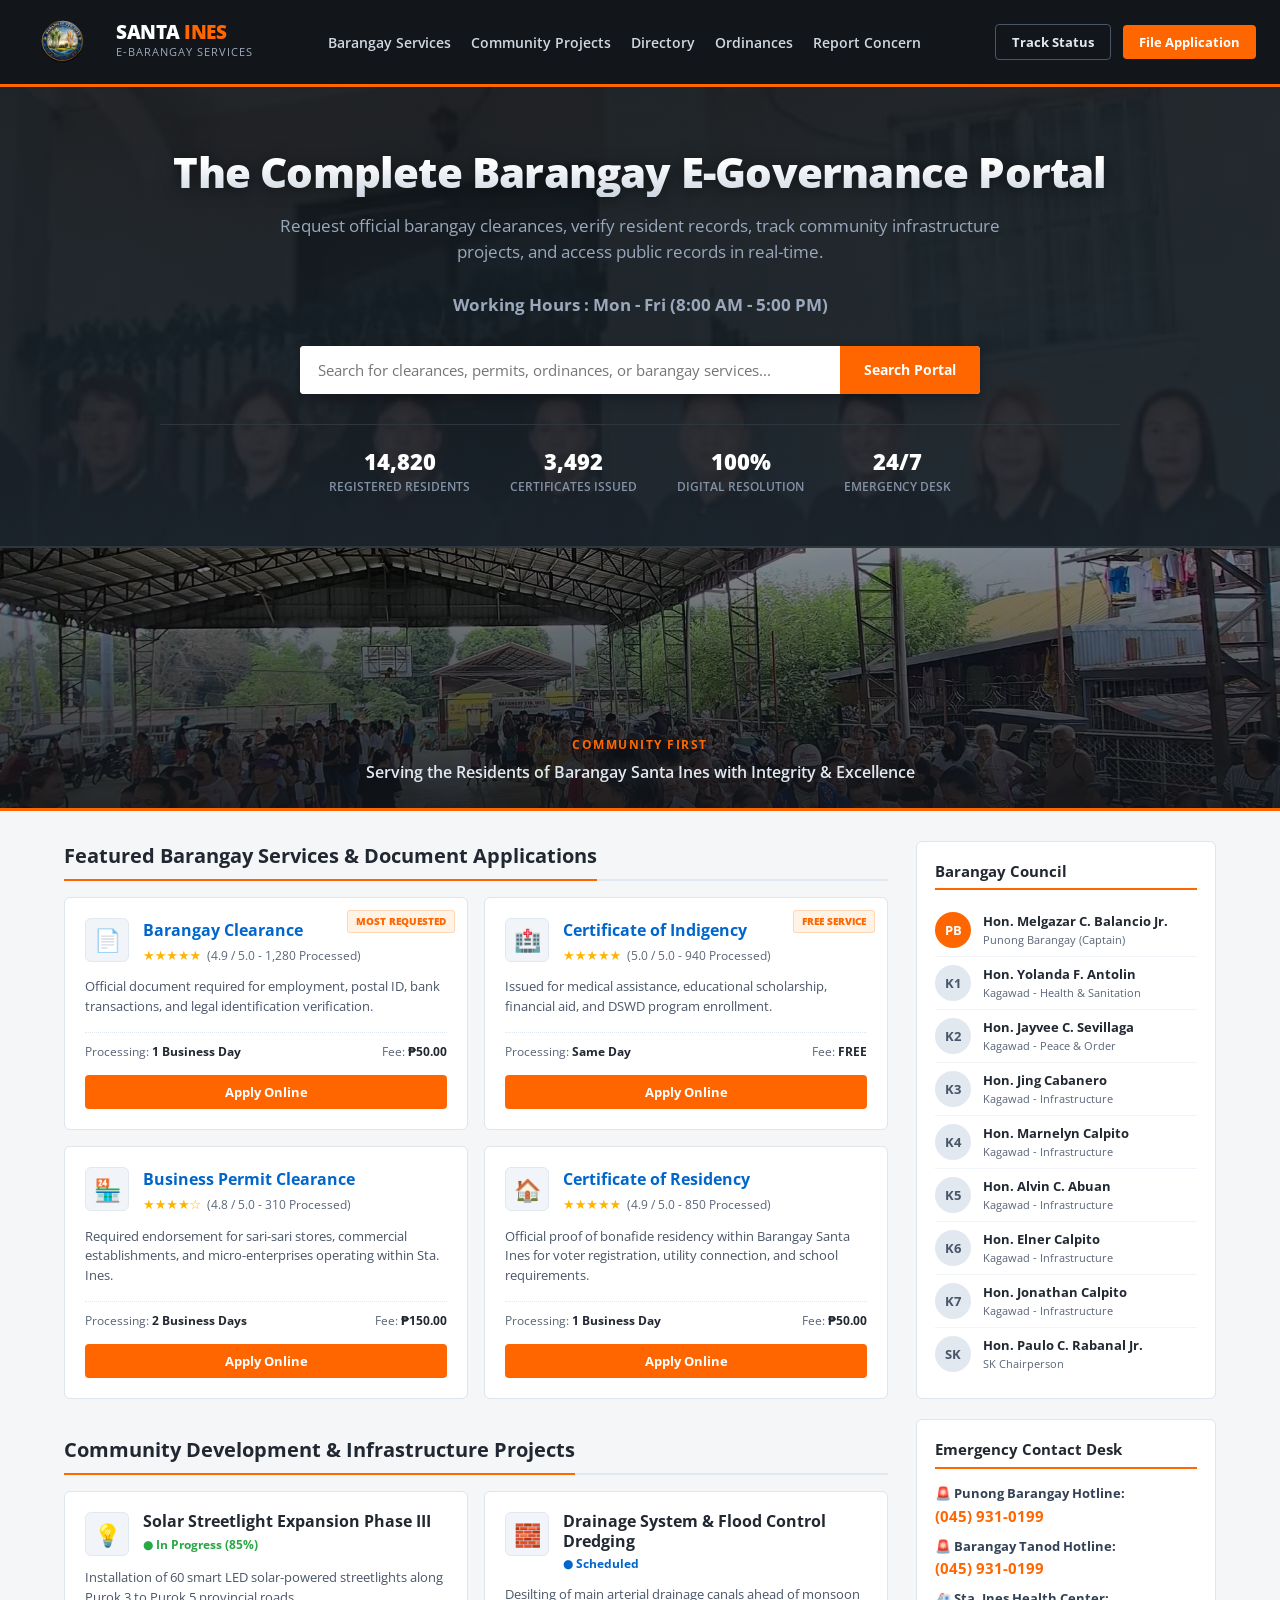
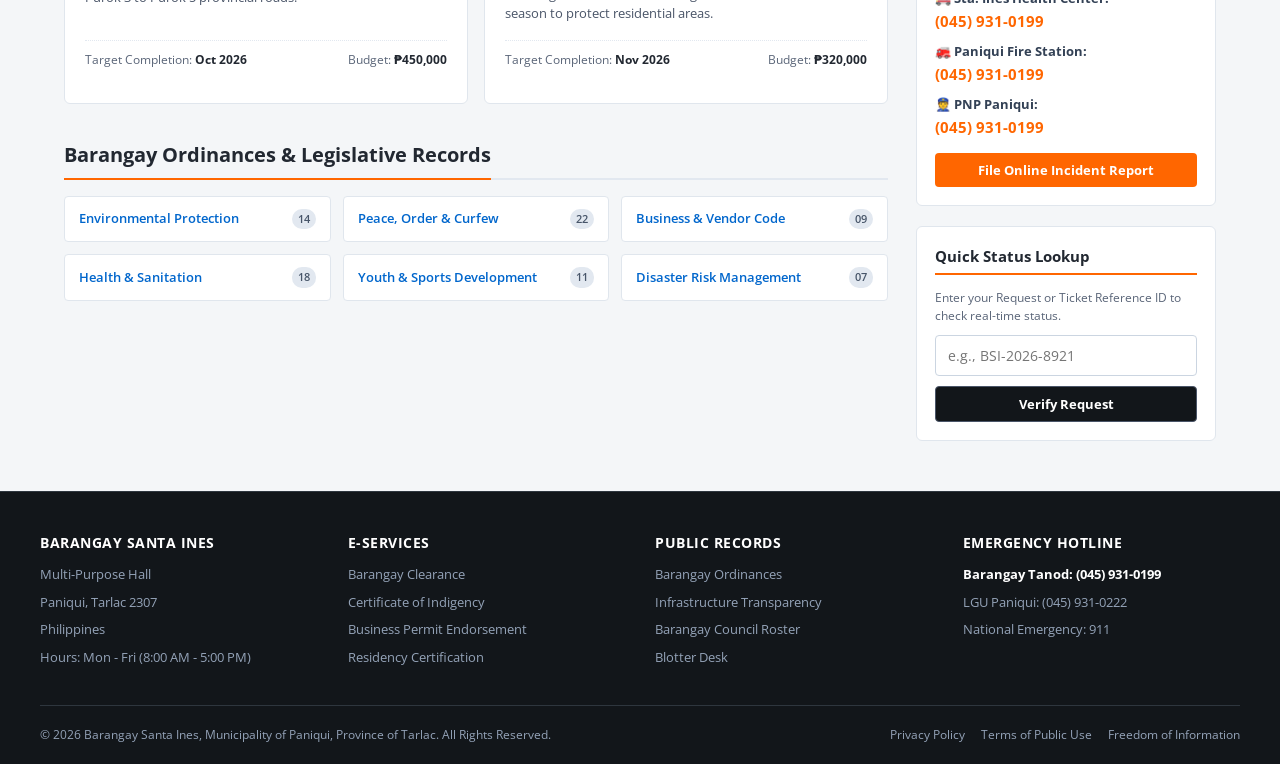
==== index.html @ 458adf80 "Add files via upload" ====
<!DOCTYPE html>
<html lang="en">
<head>
  <meta charset="UTF-8">
  <meta name="viewport" content="width=device-width, initial-scale=1.0">
  <title>Barangay Santa Ines - Official Digital Government Portal</title>
  <link rel="preconnect" href="https://fonts.googleapis.com">
  <link rel="preconnect" href="https://fonts.gstatic.com" crossorigin>
  <link href="https://fonts.googleapis.com/css2?family=Open+Sans:wght@400;600;700;800&display=swap" rel="stylesheet">
  <style>
    :root {
      --sf-orange: #ff6600;
      --sf-orange-hover: #e55b00;
      --sf-dark: #12161a;
      --sf-dark-card: #1c2228;
      --sf-dark-border: #2e363e;
      --sf-light-bg: #f4f6f8;
      --sf-card-border: #e0e6ed;
      --sf-text-main: #222831;
      --sf-text-muted: #5a6578;
      --sf-blue: #0066cc;
      --sf-green: #28a745;
    }

    * {
      box-sizing: border-box;
      margin: 0;
      padding: 0;
      font-family: 'Open Sans', system-ui, -apple-system, sans-serif;
    }

    body {
      background-color: var(--sf-light-bg);
      color: var(--sf-text-main);
      line-height: 1.5;
    }

    /* SourceForge Top Navigation Bar */
    .top-nav {
      background-color: var(--sf-dark);
      color: #ffffff;
      padding: 12px 24px;
      display: flex;
      align-items: center;
      justify-content: space-between;
      border-bottom: 3px solid var(--sf-orange);
      position: sticky;
      top: 0;
      z-index: 1000;
    }

    .brand-container {
      display: flex;
      align-items: center;
      gap: 12px;
      text-decoration: none;
      color: #fff;
    }

    .brand-logo {
      height: 60px;
      width: auto;
      max-width: 80px;
      object-fit: contain;
      border-radius: 4px;
    }

    .brand-text {
      display: flex;
      flex-direction: column;
    }

    .brand-title {
      font-size: 19px;
      font-weight: 800;
      line-height: 1;
      letter-spacing: -0.5px;
    }

    .brand-title span {
      color: var(--sf-orange);
    }

    .brand-subtitle {
      font-size: 11px;
      color: #a0abbd;
      text-transform: uppercase;
      letter-spacing: 1px;
      margin-top: 2px;
    }

    .nav-links {
      display: flex;
      align-items: center;
      gap: 20px;
      list-style: none;
    }

    .nav-links a {
      color: #d1d8e0;
      text-decoration: none;
      font-size: 14px;
      font-weight: 600;
      transition: color 0.2s;
    }

    .nav-links a:hover {
      color: var(--sf-orange);
    }

    .nav-actions {
      display: flex;
      align-items: center;
      gap: 12px;
    }

    .btn {
      padding: 8px 16px;
      border-radius: 4px;
      font-size: 13px;
      font-weight: 700;
      cursor: pointer;
      text-decoration: none;
      display: inline-flex;
      align-items: center;
      gap: 6px;
      border: none;
      transition: background-color 0.2s, transform 0.1s;
    }

    .btn-orange {
      background-color: var(--sf-orange);
      color: #ffffff;
    }

    .btn-orange:hover {
      background-color: var(--sf-orange-hover);
    }

    .btn-outline {
      background: transparent;
      border: 1px solid #4a5568;
      color: #e2e8f0;
    }

    .btn-outline:hover {
      border-color: #cbd5e1;
      color: #ffffff;
    }

    /* Hero Banner Section (SourceForge Style) */
    .hero {
      background: linear-gradient(180deg, rgba(18, 22, 26, 0.85) 0%, rgba(26, 34, 42, 0.92) 100%),
                  url('797795207_1074725831948232_8622012311038184221_n.jpg') center/cover no-repeat;
      color: #ffffff;
      padding: 60px 24px 50px;
      text-align: center;
      border-bottom: 1px solid var(--sf-dark-border);
    }

    .hero-container {
      max-width: 960px;
      margin: 0 auto;
    }

    .hero-tagline {
      display: inline-block;
      background-color: rgba(255, 102, 0, 0.15);
      color: var(--sf-orange);
      font-weight: 700;
      font-size: 12px;
      text-transform: uppercase;
      padding: 4px 12px;
      border-radius: 20px;
      margin-bottom: 16px;
      border: 1px solid rgba(255, 102, 0, 0.3);
    }

    .hero h1 {
      font-size: 42px;
      font-weight: 800;
      line-height: 1.2;
      letter-spacing: -0.8px;
      margin-bottom: 16px;
      background: linear-gradient(180deg, #ffffff 30%, #cbd5e1 100%);
      -webkit-background-clip: text;
      -webkit-text-fill-color: transparent;
      filter: drop-shadow(0 2px 8px rgba(0, 0, 0, 0.5));
    }

    .hero p {
      font-size: 17px;
      color: #9aa8bc;
      margin-bottom: 28px;
      max-width: 780px;
      margin-left: auto;
      margin-right: auto;
    }

    /* Global Search Box */
    .search-box {
      max-width: 680px;
      margin: 0 auto 30px;
      display: flex;
      background: #ffffff;
      border-radius: 4px;
      overflow: hidden;
      box-shadow: 0 4px 12px rgba(0, 0, 0, 0.3);
    }

    .search-box input {
      flex: 1;
      padding: 14px 18px;
      border: none;
      font-size: 15px;
      outline: none;
      color: var(--sf-text-main);
    }

    .search-box button {
      background-color: var(--sf-orange);
      color: #ffffff;
      border: none;
      padding: 0 24px;
      font-weight: 700;
      cursor: pointer;
      font-size: 14px;
      transition: background 0.2s;
    }

    .search-box button:hover {
      background-color: var(--sf-orange-hover);
    }

    /* Live Stats Bar (SourceForge Style Metrics) */
    .stats-bar {
      display: flex;
      justify-content: center;
      gap: 40px;
      padding-top: 20px;
      border-top: 1px solid var(--sf-dark-border);
      flex-wrap: wrap;
    }

    .stat-item {
      text-align: center;
    }

    .stat-number {
      font-size: 22px;
      font-weight: 800;
      color: #ffffff;
    }

    .stat-label {
      font-size: 12px;
      color: #8392a5;
      text-transform: uppercase;
      font-weight: 600;
    }

    /* Transition Image Section (Fade Slider) */
.transition-section {
  width: 100%;
  background-color: var(--sf-dark);
  border-top: 1px solid var(--sf-dark-border);
  border-bottom: 3px solid var(--sf-orange);
  position: relative;
}

.transition-slider-container {
  position: relative;
  width: 100%;
  height: 260px;
  overflow: hidden;
}

.slide {
  position: absolute;
  inset: 0;
  opacity: 0;
  visibility: hidden;
  transition: opacity 1.2s ease-in-out, visibility 1.2s ease-in-out;
}

.slide.active {
  opacity: 1;
  visibility: visible;
}

.transition-image {
  width: 100%;
  height: 100%;
  object-fit: cover;
  object-position: center;
  filter: brightness(0.65) contrast(1.05);
  transform: scale(1);
  transition: transform 6s ease;
}

.slide.active .transition-image {
  transform: scale(1.04); /* Subtle ambient zoom during active display */
}

.transition-overlay {
  position: absolute;
  inset: 0;
  background: linear-gradient(180deg, rgba(18, 22, 26, 0.2) 0%, rgba(18, 22, 26, 0.85) 100%);
  display: flex;
  flex-direction: column;
  align-items: center;
  justify-content: flex-end;
  color: #ffffff;
  text-align: center;
  padding: 24px 20px;
}

.transition-overlay span {
  font-size: 12px;
  font-weight: 700;
  letter-spacing: 1.5px;
  text-transform: uppercase;
  color: var(--sf-orange);
  margin-bottom: 6px;
}

.transition-overlay p {
  font-size: 16px;
  font-weight: 600;
  color: #e2e8f0;
  max-width: 650px;
}

    /* Main Container & Layout */
    .main-container {
      max-width: 1200px;
      margin: 30px auto;
      padding: 0 24px;
      display: grid;
      grid-template-columns: 1fr 300px;
      gap: 28px;
    }

    .section-title {
      font-size: 20px;
      font-weight: 700;
      margin-bottom: 16px;
      color: var(--sf-text-main);
      display: flex;
      align-items: center;
      justify-content: space-between;
      border-bottom: 2px solid #e2e8f0;
      padding-bottom: 8px;
    }

    .section-title span {
      border-bottom: 2px solid var(--sf-orange);
      margin-bottom: -10px;
      padding-bottom: 8px;
    }

    /* Grid of Services/Clearances */
    .cards-grid {
      display: grid;
      grid-template-columns: repeat(auto-fill, minmax(280px, 1fr));
      gap: 16px;
      margin-bottom: 36px;
    }

    .sf-card {
      background: #ffffff;
      border: 1px solid var(--sf-card-border);
      border-radius: 6px;
      padding: 20px;
      display: flex;
      flex-direction: column;
      justify-content: space-between;
      transition: box-shadow 0.2s, transform 0.2s;
      position: relative;
    }

    .sf-card:hover {
      box-shadow: 0 6px 16px rgba(0,0,0,0.08);
      border-color: #cbd5e1;
      transform: translateY(-2px);
    }

    .badge-choice {
      position: absolute;
      top: 12px;
      right: 12px;
      background-color: #fff3e6;
      color: var(--sf-orange);
      font-size: 10px;
      font-weight: 800;
      text-transform: uppercase;
      padding: 3px 8px;
      border-radius: 3px;
      border: 1px solid rgba(255, 102, 0, 0.2);
    }

    .card-header-group {
      display: flex;
      align-items: flex-start;
      gap: 14px;
      margin-bottom: 12px;
    }

    .card-icon {
      width: 44px;
      height: 44px;
      background: #f1f5f9;
      border: 1px solid #e2e8f0;
      border-radius: 6px;
      display: flex;
      align-items: center;
      justify-content: center;
      font-size: 22px;
      flex-shrink: 0;
    }

    .card-title {
      font-size: 16px;
      font-weight: 700;
      color: var(--sf-blue);
      text-decoration: none;
      line-height: 1.2;
    }

    .card-title:hover {
      text-decoration: underline;
    }

    .card-rating {
      display: flex;
      align-items: center;
      gap: 6px;
      font-size: 12px;
      color: var(--sf-text-muted);
      margin-top: 4px;
    }

    .stars {
      color: #ffb400;
      font-size: 13px;
    }

    .card-description {
      font-size: 13px;
      color: #4a5568;
      margin-bottom: 16px;
      flex: 1;
    }

    .card-meta {
      font-size: 12px;
      color: var(--sf-text-muted);
      border-top: 1px dotted #e2e8f0;
      padding-top: 10px;
      margin-bottom: 14px;
      display: flex;
      justify-content: space-between;
    }

    .card-meta strong {
      color: var(--sf-text-main);
    }

    /* Sidebar Styling */
    .sidebar-widget {
      background: #ffffff;
      border: 1px solid var(--sf-card-border);
      border-radius: 6px;
      padding: 18px;
      margin-bottom: 20px;
    }

    .widget-title {
      font-size: 15px;
      font-weight: 700;
      border-bottom: 2px solid var(--sf-orange);
      padding-bottom: 6px;
      margin-bottom: 14px;
      color: var(--sf-text-main);
    }

    .official-item {
      display: flex;
      align-items: center;
      gap: 12px;
      padding: 8px 0;
      border-bottom: 1px solid #f1f5f9;
    }

    .official-item:last-child {
      border-bottom: none;
    }

    .official-avatar {
      width: 36px;
      height: 36px;
      border-radius: 50%;
      background: #e2e8f0;
      display: flex;
      align-items: center;
      justify-content: center;
      font-weight: 700;
      color: #475569;
      font-size: 13px;
    }

    .official-info h5 {
      font-size: 13px;
      font-weight: 700;
      color: var(--sf-text-main);
    }

    .official-info p {
      font-size: 11px;
      color: var(--sf-text-muted);
    }

    /* Category Directory Layout */
    .categories-grid {
      display: grid;
      grid-template-columns: repeat(auto-fill, minmax(200px, 1fr));
      gap: 12px;
      margin-bottom: 40px;
    }

    .cat-item {
      background: #ffffff;
      border: 1px solid var(--sf-card-border);
      padding: 12px 14px;
      border-radius: 4px;
      font-size: 13px;
      font-weight: 600;
      color: var(--sf-blue);
      text-decoration: none;
      display: flex;
      align-items: center;
      justify-content: space-between;
      transition: background 0.2s;
    }

    .cat-item:hover {
      background: #f8fafc;
      border-color: #cbd5e1;
    }

    .cat-count {
      background: #e2e8f0;
      color: #475569;
      font-size: 11px;
      padding: 2px 6px;
      border-radius: 10px;
    }

    /* Modal System */
    .modal-overlay {
      position: fixed;
      top: 0;
      left: 0;
      right: 0;
      bottom: 0;
      background: rgba(0, 0, 0, 0.65);
      display: flex;
      align-items: center;
      justify-content: center;
      z-index: 2000;
      opacity: 0;
      visibility: hidden;
      transition: all 0.2s ease;
    }

    .modal-overlay.active {
      opacity: 1;
      visibility: visible;
    }

    .modal-window {
      background: #ffffff;
      border-radius: 6px;
      width: 100%;
      max-width: 580px;
      box-shadow: 0 10px 25px rgba(0,0,0,0.3);
      overflow: hidden;
      transform: translateY(-20px);
      transition: transform 0.2s ease;
    }

    .modal-overlay.active .modal-window {
      transform: translateY(0);
    }

    .modal-header {
      background: var(--sf-dark);
      color: #ffffff;
      padding: 16px 20px;
      display: flex;
      justify-content: space-between;
      align-items: center;
      border-bottom: 3px solid var(--sf-orange);
    }

    .modal-title {
      font-size: 16px;
      font-weight: 700;
    }

    .modal-close {
      background: none;
      border: none;
      color: #a0abbd;
      font-size: 20px;
      cursor: pointer;
      line-height: 1;
    }

    .modal-close:hover {
      color: #ffffff;
    }

    .modal-body {
      padding: 20px;
      max-height: 75vh;
      overflow-y: auto;
    }

    .form-group {
      margin-bottom: 14px;
    }

    .form-group label {
      display: block;
      font-size: 12px;
      font-weight: 700;
      margin-bottom: 4px;
      color: var(--sf-text-main);
      text-transform: uppercase;
    }

    .form-control {
      width: 100%;
      padding: 10px 12px;
      border: 1px solid #cbd5e1;
      border-radius: 4px;
      font-size: 14px;
      outline: none;
    }

    .form-control:focus {
      border-color: var(--sf-orange);
      box-shadow: 0 0 0 2px rgba(255, 102, 0, 0.2);
    }

    /* Dynamic Output Area */
    .output-box {
      background: #f8fafc;
      border: 1px dashed #cbd5e1;
      border-radius: 4px;
      padding: 14px;
      margin-top: 14px;
      font-size: 13px;
    }

    /* Footer (SourceForge Footer Style) */
    footer {
      background: var(--sf-dark);
      color: #94a3b8;
      padding: 40px 24px 20px;
      border-top: 1px solid var(--sf-dark-border);
      font-size: 13px;
    }

    .footer-container {
      max-width: 1200px;
      margin: 0 auto;
      display: grid;
      grid-template-columns: repeat(auto-fit, minmax(200px, 1fr));
      gap: 30px;
      margin-bottom: 30px;
    }

    .footer-col h4 {
      color: #ffffff;
      font-size: 14px;
      font-weight: 700;
      margin-bottom: 12px;
      text-transform: uppercase;
      letter-spacing: 0.5px;
    }

    .footer-col ul {
      list-style: none;
    }

    .footer-col ul li {
      margin-bottom: 8px;
    }

    .footer-col a {
      color: #94a3b8;
      text-decoration: none;
      transition: color 0.2s;
    }

    .footer-col a:hover {
      color: var(--sf-orange);
    }

    .footer-bottom {
      max-width: 1200px;
      margin: 0 auto;
      padding-top: 20px;
      border-top: 1px solid var(--sf-dark-border);
      display: flex;
      justify-content: space-between;
      align-items: center;
      flex-wrap: wrap;
      gap: 12px;
      font-size: 12px;
    }

    .toast {
      position: fixed;
      bottom: 20px;
      right: 20px;
      background: #1e293b;
      color: #fff;
      padding: 12px 20px;
      border-radius: 4px;
      border-left: 4px solid var(--sf-orange);
      box-shadow: 0 4px 12px rgba(0,0,0,0.2);
      font-size: 13px;
      z-index: 3000;
      display: none;
    }

    @media (max-width: 868px) {
      .main-container {
        grid-template-columns: 1fr;
      }
      .nav-links {
        display: none;
      }
      .hero h1 {
        font-size: 28px;
      }
    }
  </style>
</head>
<body>

  <!-- Top Navigation Header -->
  <header class="top-nav">
    <a href="#" class="brand-container">
      <img src="brgyLOGO.png" alt="Santa Ines Logo" class="brand-logo">
      <div class="brand-text">
        <span class="brand-title">SANTA <span>INES</span></span>
        <span class="brand-subtitle">e-Barangay Services</span>
      </div>
    </a>

    <ul class="nav-links">
      <li><a href="#services">Barangay Services</a></li>
      <li><a href="#projects">Community Projects</a></li>
      <li><a href="#directory">Directory</a></li>
      <li><a href="#ordinances">Ordinances</a></li>
      <li><a href="javascript:void(0)" onclick="openBlotterModal()">Report Concern</a></li>
    </ul>

    <div class="nav-actions">
      <button class="btn btn-outline" onclick="openTrackModal()">Track Status</button>
      <button class="btn btn-orange" onclick="openClearanceModal('General Barangay Clearance')">File Application</button>
    </div>
  </header>

  <!-- Hero Section -->
  <section class="hero">
    <div class="hero-container">
      <h1>The Complete Barangay E-Governance Portal</h1>
      <p>Request official barangay clearances, verify resident records, track community infrastructure projects, and access public records in real-time.</p>
      <strong><p>Working Hours : Mon - Fri (8:00 AM - 5:00 PM) </p></strong>
      <!-- Global Search Box -->
      <div class="search-box">
        <input type="text" id="globalSearch" placeholder="Search for clearances, permits, ordinances, or barangay services..." onkeyup="filterServices()">
        <button onclick="filterServices()">Search Portal</button>
      </div>

      <!-- Live Metric Counter Banner -->
      <div class="stats-bar">
        <div class="stat-item">
          <div class="stat-number">14,820</div>
          <div class="stat-label">Registered Residents</div>
        </div>
        <div class="stat-item">
          <div class="stat-number" id="issuedCount">3,492</div>
          <div class="stat-label">Certificates Issued</div>
        </div>
        <div class="stat-item">
          <div class="stat-number">100%</div>
          <div class="stat-label">Digital Resolution</div>
        </div>
        <div class="stat-item">
          <div class="stat-number">24/7</div>
          <div class="stat-label">Emergency Desk</div>
        </div>
      </div>
    </div>
  </section>
<!-- Multi-Image Cycling Transition Section -->
<section class="transition-section">
  <div class="transition-slider-container">
    
    <!-- Slide 1 -->
    <div class="slide active">
      <img src="792090196_122242424906094148_7180084991833895957_n.jpg" alt="Barangay Santa Ines Community View" class="transition-image">
      <div class="transition-overlay">
        <span>Community First</span>
        <p>Serving the Residents of Barangay Santa Ines with Integrity & Excellence</p>
      </div>
    </div>

    <!-- Slide 2 -->
    <div class="slide">
      <img src="486056483_122182872782094148_9068234886463344285_n.jpg" alt="Barangay Hall Administrative Center" class="transition-image">
      <div class="transition-overlay">
        <span>Digital Governance</span>
        <p>Streamlined Online Services & Fast Document Processing</p>
      </div>
    </div>

    <!-- Slide 3 -->
    <div class="slide">
      <img src="515684071_122198055860094148_5308533843496873062_n.jpg" alt="Community Infrastructure & Projects" class="transition-image">
      <div class="transition-overlay">
        <span>Active Development</span>
        <p>Building Safer Roads, Modern Infrastructure & Inclusive Programs</p>
      </div>
    </div>

  </div>
</section>

  <!-- Main Content Layout -->
  <main class="main-container">
    
    <!-- Left Column (Primary Directory & Listings) -->
    <section>
      
      <!-- Online Barangay Services Grid -->
      <div class="section-title" id="services">
        <span>Featured Barangay Services & Document Applications</span>
      </div>

      <div class="cards-grid" id="servicesGrid">
        
        <!-- Card 1 -->
        <div class="sf-card" data-title="Barangay Clearance">
          <span class="badge-choice">Most Requested</span>
          <div>
            <div class="card-header-group">
              <div class="card-icon">📄</div>
              <div>
                <a href="javascript:void(0)" class="card-title" onclick="openClearanceModal('Barangay Clearance')">Barangay Clearance</a>
                <div class="card-rating">
                  <span class="stars">★★★★★</span>
                  <span>(4.9 / 5.0 - 1,280 Processed)</span>
                </div>
              </div>
            </div>
            <p class="card-description">Official document required for employment, postal ID, bank transactions, and legal identification verification.</p>
          </div>
          <div>
            <div class="card-meta">
              <span>Processing: <strong>1 Business Day</strong></span>
              <span>Fee: <strong>₱50.00</strong></span>
            </div>
            <button class="btn btn-orange" style="width:100%; justify-content:center;" onclick="openClearanceModal('Barangay Clearance')">Apply Online</button>
          </div>
        </div>

        <!-- Card 2 -->
        <div class="sf-card" data-title="Certificate of Indigency">
          <span class="badge-choice">Free Service</span>
          <div>
            <div class="card-header-group">
              <div class="card-icon">🏥</div>
              <div>
                <a href="javascript:void(0)" class="card-title" onclick="openClearanceModal('Certificate of Indigency')">Certificate of Indigency</a>
                <div class="card-rating">
                  <span class="stars">★★★★★</span>
                  <span>(5.0 / 5.0 - 940 Processed)</span>
                </div>
              </div>
            </div>
            <p class="card-description">Issued for medical assistance, educational scholarship, financial aid, and DSWD program enrollment.</p>
          </div>
          <div>
            <div class="card-meta">
              <span>Processing: <strong>Same Day</strong></span>
              <span>Fee: <strong>FREE</strong></span>
            </div>
            <button class="btn btn-orange" style="width:100%; justify-content:center;" onclick="openClearanceModal('Certificate of Indigency')">Apply Online</button>
          </div>
        </div>

        <!-- Card 3 -->
        <div class="sf-card" data-title="Business Permit Clearance">
          <div>
            <div class="card-header-group">
              <div class="card-icon">🏪</div>
              <div>
                <a href="javascript:void(0)" class="card-title" onclick="openClearanceModal('Business Permit Clearance')">Business Permit Clearance</a>
                <div class="card-rating">
                  <span class="stars">★★★★☆</span>
                  <span>(4.8 / 5.0 - 310 Processed)</span>
                </div>
              </div>
            </div>
            <p class="card-description">Required endorsement for sari-sari stores, commercial establishments, and micro-enterprises operating within Sta. Ines.</p>
          </div>
          <div>
            <div class="card-meta">
              <span>Processing: <strong>2 Business Days</strong></span>
              <span>Fee: <strong>₱150.00</strong></span>
            </div>
            <button class="btn btn-orange" style="width:100%; justify-content:center;" onclick="openClearanceModal('Business Permit Clearance')">Apply Online</button>
          </div>
        </div>

        <!-- Card 4 -->
        <div class="sf-card" data-title="Certificate of Residency">
          <div>
            <div class="card-header-group">
              <div class="card-icon">🏠</div>
              <div>
                <a href="javascript:void(0)" class="card-title" onclick="openClearanceModal('Certificate of Residency')">Certificate of Residency</a>
                <div class="card-rating">
                  <span class="stars">★★★★★</span>
                  <span>(4.9 / 5.0 - 850 Processed)</span>
                </div>
              </div>
            </div>
            <p class="card-description">Official proof of bonafide residency within Barangay Santa Ines for voter registration, utility connection, and school requirements.</p>
          </div>
          <div>
            <div class="card-meta">
              <span>Processing: <strong>1 Business Day</strong></span>
              <span>Fee: <strong>₱50.00</strong></span>
            </div>
            <button class="btn btn-orange" style="width:100%; justify-content:center;" onclick="openClearanceModal('Certificate of Residency')">Apply Online</button>
          </div>
        </div>

      </div>

      <!-- Infrastructure Projects & Community Corner -->
      <div class="section-title" id="projects">
        <span>Community Development & Infrastructure Projects</span>
      </div>

      <div class="cards-grid">
        <div class="sf-card">
          <div>
            <div class="card-header-group">
              <div class="card-icon">💡</div>
              <div>
                <div class="card-title" style="color:var(--sf-text-main);">Solar Streetlight Expansion Phase III</div>
                <div class="card-rating"><span style="color:var(--sf-green); font-weight:700;">● In Progress (85%)</span></div>
              </div>
            </div>
            <p class="card-description">Installation of 60 smart LED solar-powered streetlights along Purok 3 to Purok 5 provincial roads.</p>
          </div>
          <div class="card-meta">
            <span>Target Completion: <strong>Oct 2026</strong></span>
            <span>Budget: <strong>₱450,000</strong></span>
          </div>
        </div>

        <div class="sf-card">
          <div>
            <div class="card-header-group">
              <div class="card-icon">🧱</div>
              <div>
                <div class="card-title" style="color:var(--sf-text-main);">Drainage System & Flood Control Dredging</div>
                <div class="card-rating"><span style="color:var(--sf-blue); font-weight:700;">● Scheduled</span></div>
              </div>
            </div>
            <p class="card-description">Desilting of main arterial drainage canals ahead of monsoon season to protect residential areas.</p>
          </div>
          <div class="card-meta">
            <span>Target Completion: <strong>Nov 2026</strong></span>
            <span>Budget: <strong>₱320,000</strong></span>
          </div>
        </div>
      </div>

      <!-- Barangay Ordinances Categories Directory -->
<div class="section-title" id="ordinances">
  <span>Barangay Ordinances & Legislative Records</span>
</div>

<div class="categories-grid">
  <a href="environmental-protection.html" class="cat-item">
    <span>Environmental Protection</span>
    <span class="cat-count">14</span>
  </a>
  <a href="peace-order-curfew.html" class="cat-item">
    <span>Peace, Order & Curfew</span>
    <span class="cat-count">22</span>
  </a>
  <a href="business-vendor-code.html" class="cat-item">
    <span>Business & Vendor Code</span>
    <span class="cat-count">09</span>
  </a>
  <a href="health-sanitation.html" class="cat-item">
    <span>Health & Sanitation</span>
    <span class="cat-count">18</span>
  </a>
  <a href="youth-sports-development.html" class="cat-item">
    <span>Youth & Sports Development</span>
    <span class="cat-count">11</span>
  </a>
  <a href="disaster-risk-management.html" class="cat-item">
    <span>Disaster Risk Management</span>
    <span class="cat-count">07</span>
  </a>
</div>

    </section>

    <!-- Right Sidebar (Barangay Information & Emergency Directory) -->
    <aside>
      
      <!-- Barangay Officials List Widget -->
      <div class="sidebar-widget" id="directory">
        <div class="widget-title">Barangay Council</div>
        
        <div class="official-item">
          <div class="official-avatar" style="background:#ff6600; color:#fff;">PB</div>
          <div class="official-info">
            <h5>Hon. Melgazar C. Balancio Jr.</h5>
            <p>Punong Barangay (Captain)</p>
          </div>
        </div>

        <div class="official-item">
          <div class="official-avatar">K1</div>
          <div class="official-info">
            <h5>Hon. Yolanda F. Antolin</h5>
            <p>Kagawad - Health & Sanitation</p>
          </div>
        </div>

        <div class="official-item">
          <div class="official-avatar">K2</div>
          <div class="official-info">
            <h5>Hon. Jayvee C. Sevillaga</h5>
            <p>Kagawad - Peace & Order</p>
          </div>
        </div>

        <div class="official-item">
          <div class="official-avatar">K3</div>
          <div class="official-info">
            <h5>Hon. Jing Cabanero</h5>
            <p>Kagawad - Infrastructure</p>
          </div>
        </div>

        <div class="official-item">
          <div class="official-avatar">K4</div>
          <div class="official-info">
            <h5>Hon. Marnelyn Calpito</h5>
            <p>Kagawad - Infrastructure</p>
          </div>
        </div>

        <div class="official-item">
          <div class="official-avatar">K5</div>
          <div class="official-info">
            <h5>Hon. Alvin C. Abuan</h5>
            <p>Kagawad - Infrastructure</p>
          </div>
        </div>

        <div class="official-item">
          <div class="official-avatar">K6</div>
          <div class="official-info">
            <h5>Hon. Elner Calpito</h5>
            <p>Kagawad - Infrastructure</p>
          </div>
        </div>

        <div class="official-item">
          <div class="official-avatar">K7</div>
          <div class="official-info">
            <h5>Hon. Jonathan Calpito</h5>
            <p>Kagawad - Infrastructure</p>
          </div>
        </div>

        <div class="official-item">
          <div class="official-avatar">SK</div>
          <div class="official-info">
            <h5>Hon. Paulo C. Rabanal Jr.</h5>
            <p>SK Chairperson</p>
          </div>
        </div>
      </div>

      <!-- Emergency Desk Hotline Widget -->
      <div class="sidebar-widget">
        <div class="widget-title">Emergency Contact Desk</div>
        <div style="font-size:13px; line-height:1.6; color:#334155;">
                    <p style="margin-bottom:8px;"><strong>🚨 Punong Barangay Hotline:</strong><br><span style="color:var(--sf-orange); font-weight:700; font-size:15px;">(045) 931-0199</span></p>
          <p style="margin-bottom:8px;"><strong>🚨 Barangay Tanod Hotline:</strong><br><span style="color:var(--sf-orange); font-weight:700; font-size:15px;">(045) 931-0199</span></p>
          <p style="margin-bottom:8px;"><strong>🚑 Sta. Ines Health Center:</strong><br><span style="color:var(--sf-orange); font-weight:700; font-size:15px;">(045) 931-0199</span></p>
          <p style="margin-bottom:8px;"><strong>🚒 Paniqui Fire Station:</strong><br><span style="color:var(--sf-orange); font-weight:700; font-size:15px;">(045) 931-0199</span></p>
          <p><strong>👮 PNP Paniqui:</strong><br><span style="color:var(--sf-orange); font-weight:700; font-size:15px;">(045) 931-0199</span></p>
        </div>
        <button class="btn btn-orange" style="width:100%; margin-top:14px; justify-content:center;" onclick="openBlotterModal()">File Online Incident Report</button>
      </div>

      <!-- Quick Document Verification Box -->
      <div class="sidebar-widget">
        <div class="widget-title">Quick Status Lookup</div>
        <p style="font-size:12px; color:var(--sf-text-muted); margin-bottom:10px;">Enter your Request or Ticket Reference ID to check real-time status.</p>
        <input type="text" id="quickTrackInput" class="form-control" placeholder="e.g., BSI-2026-8921" style="margin-bottom:10px;">
        <button class="btn btn-outline" style="width:100%; justify-content:center; background:#12161a; color:#fff;" onclick="quickTrackLookup()">Verify Request</button>
      </div>

    </aside>

  </main>

  <!-- Application / Clearance Request Modal -->
  <div class="modal-overlay" id="clearanceModal">
    <div class="modal-window">
      <div class="modal-header">
        <div class="modal-title" id="clearanceModalTitle">File Document Application</div>
        <button class="modal-close" onclick="closeModal('clearanceModal')">&times;</button>
      </div>
      <div class="modal-body">
        <form id="clearanceForm" onsubmit="handleClearanceSubmit(event)">
          <input type="hidden" id="appType" value="Barangay Clearance">
          
          <div class="form-group">
            <label>Full Name (First, Middle, Last)</label>
            <input type="text" id="appFullName" class="form-control" placeholder="e.g. Juan dela Cruz" required>
          </div>

          <div class="form-group">
            <label>Complete Purok / Street Address</label>
            <input type="text" id="appAddress" class="form-control" placeholder="e.g. Purok 2, Main Street" required>
          </div>

          <div class="form-group">
            <label>Contact Number</label>
            <input type="tel" id="appPhone" class="form-control" placeholder="e.g. 09171234567" required>
          </div>

          <div class="form-group">
            <label>Purpose of Request</label>
            <select id="appPurpose" class="form-control" required>
              <option value="Employment Requirement">Local / Overseas Employment</option>
              <option value="Postal / Government ID Application">ID Application (Postal, Passport, etc.)</option>
              <option value="Bank Account Opening">Bank Account Opening</option>
              <option value="School / Scholarship Requirement">School / Scholarship</option>
              <option value="Business Operation Permit">Business Operation</option>
            </select>
          </div>

          <button type="submit" class="btn btn-orange" style="width:100%; justify-content:center; padding:12px; margin-top:10px;">Submit Online Application</button>
        </form>

        <div id="clearanceResult" class="output-box" style="display:none;"></div>
      </div>
    </div>
  </div>

  <!-- Incident Report / Blotter Modal -->
  <div class="modal-overlay" id="blotterModal">
    <div class="modal-window">
      <div class="modal-header">
        <div class="modal-title">File Barangay Incident / Blotter Report</div>
        <button class="modal-close" onclick="closeModal('blotterModal')">&times;</button>
      </div>
      <div class="modal-body">
        <form id="blotterForm" onsubmit="handleBlotterSubmit(event)">
          <div class="form-group">
            <label>Complainant Name (Optional / Confidential)</label>
            <input type="text" id="blotterName" class="form-control" placeholder="Leave blank for confidential reporting">
          </div>

          <div class="form-group">
            <label>Incident Type</label>
            <select id="blotterType" class="form-control" required>
              <option value="Noise Disturbance / Nuisance">Noise Disturbance / Nuisance</option>
              <option value="Property Dispute / Boundary">Property Dispute</option>
              <option value="Public Safety / Barangay Tanod Concern">Public Safety Concern</option>
              <option value="Waste Disposal / Environmental Issue">Waste / Sanitation Concern</option>
              <option value="Other Community Dispute">Other Concern</option>
            </select>
          </div>

          <div class="form-group">
            <label>Incident Location (Purok / Landmark)</label>
            <input type="text" id="blotterLocation" class="form-control" placeholder="e.g., Near Purok 4 Basketball Court" required>
          </div>

          <div class="form-group">
            <label>Detailed Incident Description</label>
            <textarea id="blotterDetails" class="form-control" rows="4" placeholder="Describe what happened, dates, and parties involved..." required></textarea>
          </div>

          <button type="submit" class="btn btn-orange" style="width:100%; justify-content:center; padding:12px;">Submit Incident Ticket</button>
        </form>

        <div id="blotterResult" class="output-box" style="display:none;"></div>
      </div>
    </div>
  </div>

  <!-- Track Request Status Modal -->
  <div class="modal-overlay" id="trackModal">
    <div class="modal-window">
      <div class="modal-header">
        <div class="modal-title">Track Document / Ticket Status</div>
        <button class="modal-close" onclick="closeModal('trackModal')">&times;</button>
      </div>
      <div class="modal-body">
        <div class="form-group">
          <label>Reference Number</label>
          <input type="text" id="trackInput" class="form-control" placeholder="e.g., BSI-2026-9812">
        </div>
        <button class="btn btn-orange" style="width:100%; justify-content:center;" onclick="performTracking()">Search Database</button>

        <div id="trackResult" class="output-box" style="display:none; margin-top:16px;"></div>
      </div>
    </div>
  </div>

  <!-- Toast Notification Bar -->
  <div class="toast" id="toast"></div>

  <!-- SourceForge Dark Footer -->
  <footer>
    <div class="footer-container">
      <div class="footer-col">
        <h4>Barangay Santa Ines</h4>
        <ul>
          <li>Multi-Purpose Hall</li>
          <li>Paniqui, Tarlac 2307</li>
          <li>Philippines</li>
          <li>Hours: Mon - Fri (8:00 AM - 5:00 PM)</li>
        </ul>
      </div>

      <div class="footer-col">
        <h4>e-Services</h4>
        <ul>
          <li><a href="javascript:void(0)" onclick="openClearanceModal('Barangay Clearance')">Barangay Clearance</a></li>
          <li><a href="javascript:void(0)" onclick="openClearanceModal('Certificate of Indigency')">Certificate of Indigency</a></li>
          <li><a href="javascript:void(0)" onclick="openClearanceModal('Business Permit Clearance')">Business Permit Endorsement</a></li>
          <li><a href="javascript:void(0)" onclick="openClearanceModal('Certificate of Residency')">Residency Certification</a></li>
        </ul>
      </div>

      <div class="footer-col">
        <h4>Public Records</h4>
        <ul>
          <li><a href="#ordinances">Barangay Ordinances</a></li>
          <li><a href="#projects">Infrastructure Transparency</a></li>
          <li><a href="#directory">Barangay Council Roster</a></li>
          <li><a href="javascript:void(0)" onclick="openBlotterModal()">Blotter Desk</a></li>
        </ul>
      </div>

      <div class="footer-col">
        <h4>Emergency Hotline</h4>
        <ul>
          <li style="color:#ffffff; font-weight:700;">Barangay Tanod: (045) 931-0199</li>
          <li>LGU Paniqui: (045) 931-0222</li>
          <li>National Emergency: 911</li>
        </ul>
      </div>
    </div>

    <div class="footer-bottom">
      <div>&copy; 2026 Barangay Santa Ines, Municipality of Paniqui, Province of Tarlac. All Rights Reserved.</div>
      <div style="display:flex; gap:16px;">
        <a href="#" style="color:#94a3b8; text-decoration:none;">Privacy Policy</a>
        <a href="#" style="color:#94a3b8; text-decoration:none;">Terms of Public Use</a>
        <a href="#" style="color:#94a3b8; text-decoration:none;">Freedom of Information</a>
      </div>
    </div>
  </footer>

  <!-- Application Logic JavaScript -->
  <script>
    // LocalStorage State Management
    const STORAGE_KEY = 'BSINes_Portal_Data';

    function getStorageData() {
      const data = localStorage.getItem(STORAGE_KEY);
      return data ? JSON.parse(data) : { requests: [], blotters: [] };
    }

    function saveStorageData(data) {
      localStorage.setItem(STORAGE_KEY, JSON.stringify(data));
    }

    // Modal Control Functions
    function openClearanceModal(type) {
      document.getElementById('clearanceModalTitle').innerText = 'File Application: ' + type;
      document.getElementById('appType').value = type;
      document.getElementById('clearanceResult').style.display = 'none';
      document.getElementById('clearanceForm').reset();
      document.getElementById('clearanceModal').classList.add('active');
    }

    function openBlotterModal() {
      document.getElementById('blotterResult').style.display = 'none';
      document.getElementById('blotterForm').reset();
      document.getElementById('blotterModal').classList.add('active');
    }

    function openTrackModal() {
      document.getElementById('trackResult').style.display = 'none';
      document.getElementById('trackModal').classList.add('active');
    }

    function closeModal(id) {
      document.getElementById(id).classList.remove('active');
    }

    // Toast Notification System
    function showToast(msg) {
      const toast = document.getElementById('toast');
      toast.innerText = msg;
      toast.style.display = 'block';
      setTimeout(() => {
        toast.style.display = 'none';
      }, 3000);
    }

    // Submit Clearance Request
    function handleClearanceSubmit(e) {
      e.preventDefault();
      const refId = 'BSI-' + new Date().getFullYear() + '-' + Math.floor(1000 + Math.random() * 9000);
      
      const record = {
        refId: refId,
        type: document.getElementById('appType').value,
        name: document.getElementById('appFullName').value,
        address: document.getElementById('appAddress').value,
        phone: document.getElementById('appPhone').value,
        purpose: document.getElementById('appPurpose').value,
        status: 'Pending Verification',
        dateSubmitted: new Date().toLocaleDateString()
      };

      const db = getStorageData();
      db.requests.push(record);
      saveStorageData(db);

      // UI Feedback
      document.getElementById('clearanceForm').reset();
      const resultBox = document.getElementById('clearanceResult');
      resultBox.style.display = 'block';
      resultBox.innerHTML = `
        <strong style="color:var(--sf-green);">✓ Application Submitted Successfully!</strong><br>
        <p style="margin-top:6px;">Your Tracking Reference ID is: <strong style="font-size:16px; color:var(--sf-orange);">${refId}</strong></p>
        <p style="font-size:11px; color:#64748b; margin-top:4px;">Please present this Reference ID at the Barangay Hall window along with a valid ID upon document pickup.</p>
      `;

      showToast('Request submitted! Reference ID: ' + refId);
      
      // Dynamic counter increase
      const issuedEl = document.getElementById('issuedCount');
      if (issuedEl) {
        issuedEl.innerText = (parseInt(issuedEl.innerText.replace(',', '')) + 1).toLocaleString();
      }
    }

    // Submit Incident Report
    function handleBlotterSubmit(e) {
      e.preventDefault();
      const ticketId = 'TKT-' + new Date().getFullYear() + '-' + Math.floor(1000 + Math.random() * 9000);
      
      const record = {
        refId: ticketId,
        complainant: document.getElementById('blotterName').value || 'Anonymous Resident',
        type: document.getElementById('blotterType').value,
        location: document.getElementById('blotterLocation').value,
        details: document.getElementById('blotterDetails').value,
        status: 'Queued for Tanod Inspection',
        dateSubmitted: new Date().toLocaleDateString()
      };

      const db = getStorageData();
      db.blotters.push(record);
      saveStorageData(db);

      document.getElementById('blotterForm').reset();
      const resultBox = document.getElementById('blotterResult');
      resultBox.style.display = 'block';
      resultBox.innerHTML = `
        <strong style="color:var(--sf-orange);">✓ Incident Ticket Logged!</strong><br>
        <p style="margin-top:6px;">Ticket Reference Number: <strong style="font-size:16px; color:var(--sf-dark);">${ticketId}</strong></p>
        <p style="font-size:11px; color:#64748b; margin-top:4px;">The Duty Tanod Officer has been notified for appropriate barangay action.</p>
      `;

      showToast('Incident report logged! Ticket ID: ' + ticketId);
    }

    // Tracking Lookup Logic
    function performTracking() {
      const query = document.getElementById('trackInput').value.trim();
      const resultBox = document.getElementById('trackResult');
      
      if (!query) {
        showToast('Please enter a valid reference ID.');
        return;
      }

      const db = getStorageData();
      const reqMatch = db.requests.find(r => r.refId.toLowerCase() === query.toLowerCase());
      const blotterMatch = db.blotters.find(b => b.refId.toLowerCase() === query.toLowerCase());

      resultBox.style.display = 'block';

      if (reqMatch) {
        resultBox.innerHTML = `
          <strong style="color:var(--sf-blue);">Document Application Record Found</strong><br>
          <div style="margin-top:8px; font-size:12px;">
            <p><strong>Type:</strong> ${reqMatch.type}</p>
            <p><strong>Applicant:</strong> ${reqMatch.name}</p>
            <p><strong>Date Filed:</strong> ${reqMatch.dateSubmitted}</p>
            <p><strong>Status:</strong> <span style="background:#ff6600; color:#fff; padding:2px 6px; border-radius:3px; font-weight:700;">${reqMatch.status}</span></p>
          </div>
        `;
      } else if (blotterMatch) {
        resultBox.innerHTML = `
          <strong style="color:var(--sf-orange);">Incident Report Record Found</strong><br>
          <div style="margin-top:8px; font-size:12px;">
            <p><strong>Category:</strong> ${blotterMatch.type}</p>
            <p><strong>Location:</strong> ${blotterMatch.location}</p>
            <p><strong>Date Filed:</strong> ${blotterMatch.dateSubmitted}</p>
            <p><strong>Status:</strong> <span style="background:#222; color:#fff; padding:2px 6px; border-radius:3px; font-weight:700;">${blotterMatch.status}</span></p>
          </div>
        `;
      } else {
        resultBox.innerHTML = `
          <strong style="color:#e11d48;">No matching record found</strong>
          <p style="font-size:12px; color:#64748b; margin-top:4px;">Please verify your Reference ID (e.g. BSI-2026-XXXX or TKT-2026-XXXX) or visit the Barangay Hall window.</p>
        `;
      }
    }

    function quickTrackLookup() {
      const val = document.getElementById('quickTrackInput').value.trim();
      if (!val) {
        showToast('Please enter a tracking ID.');
        return;
      }
      openTrackModal();
      document.getElementById('trackInput').value = val;
      performTracking();
    }

    // Filter Services on Hero Search
    function filterServices() {
      const term = document.getElementById('globalSearch').value.toLowerCase();
      const cards = document.querySelectorAll('#servicesGrid .sf-card');

      cards.forEach(card => {
        const title = card.getAttribute('data-title').toLowerCase();
        const desc = card.textContent.toLowerCase();
        if (title.includes(term) || desc.includes(term)) {
          card.style.display = 'flex';
        } else {
          card.style.display = 'none';
        }
      });
    }
    // Automatic Image Slider Rotation Logic
document.addEventListener('DOMContentLoaded', () => {
  const slides = document.querySelectorAll('.transition-slider-container .slide');
  if (!slides.length) return;

  let currentSlide = 0;
  const slideDuration = 4500; // Time in milliseconds before changing slides (4.5s)

  setInterval(() => {
    slides[currentSlide].classList.remove('active');
    currentSlide = (currentSlide + 1) % slides.length;
    slides[currentSlide].classList.add('active');
  }, slideDuration);
});
  </script>
</body>
</html>
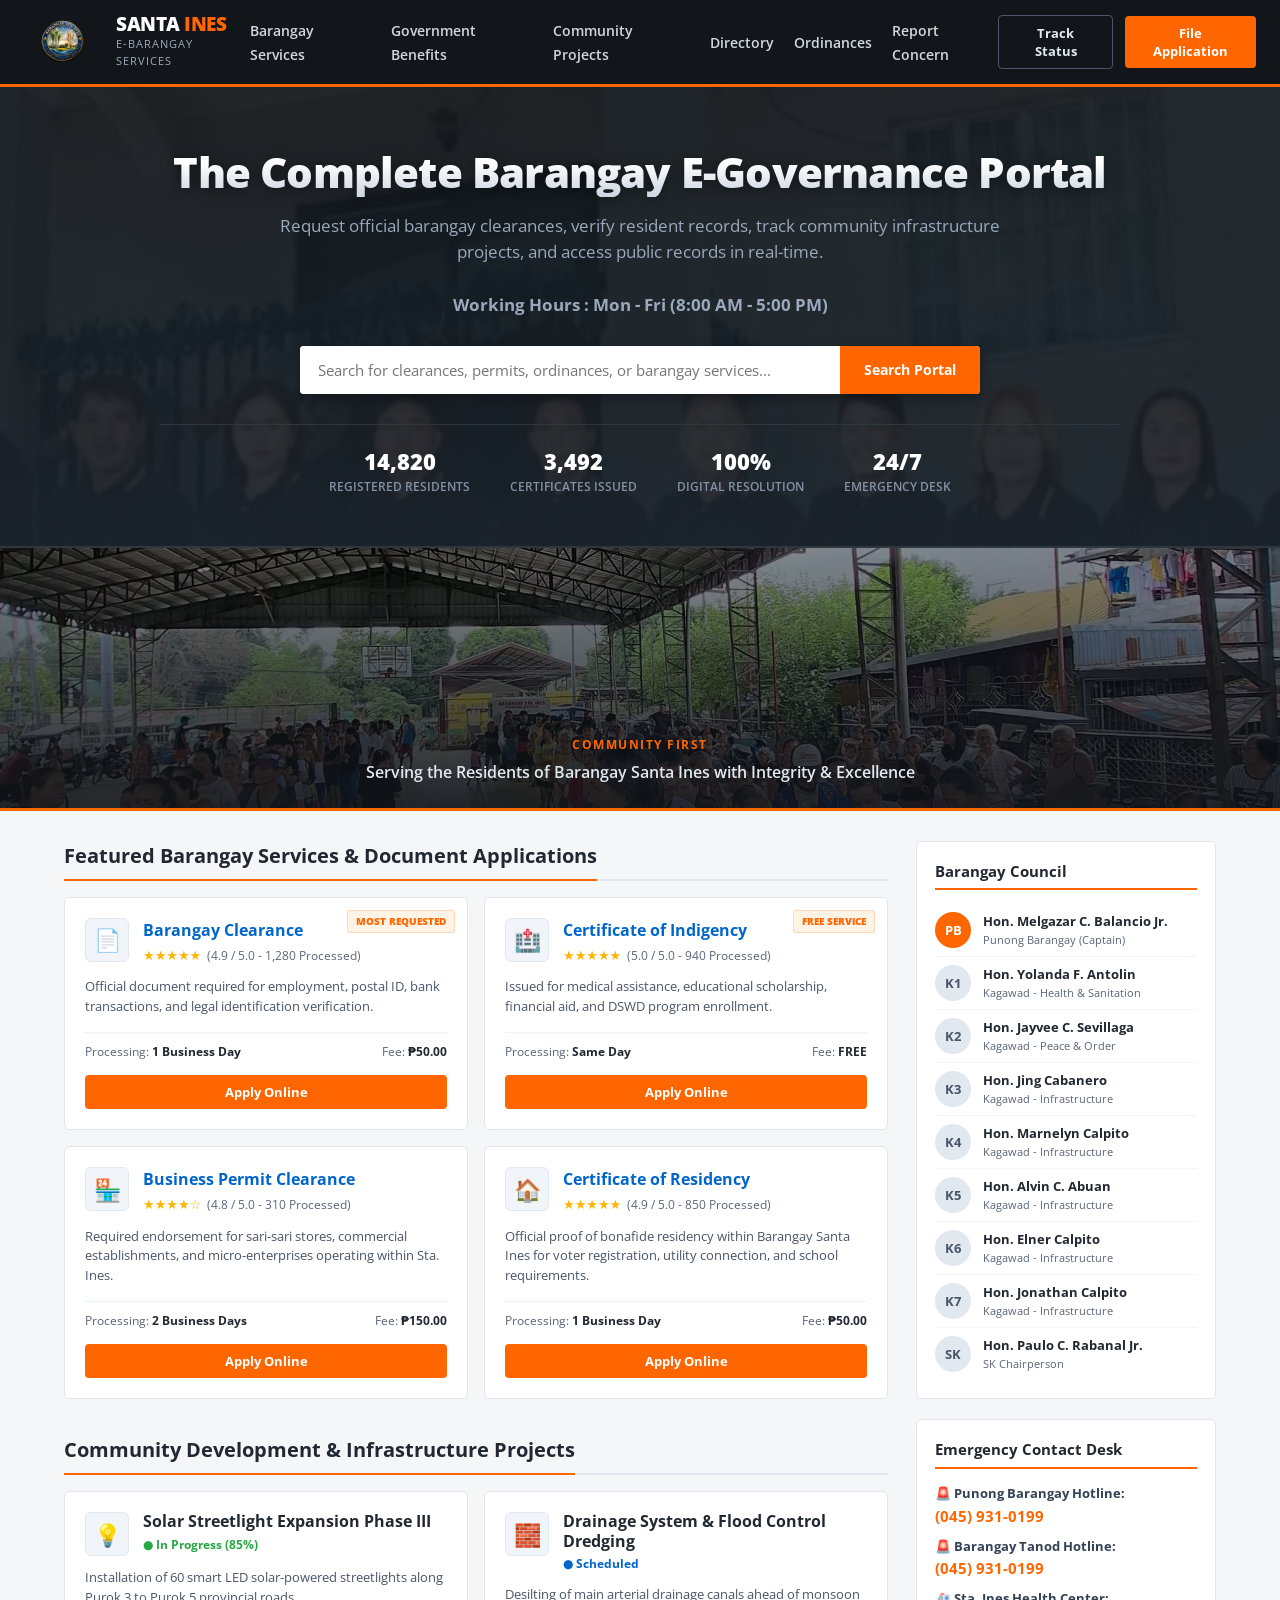
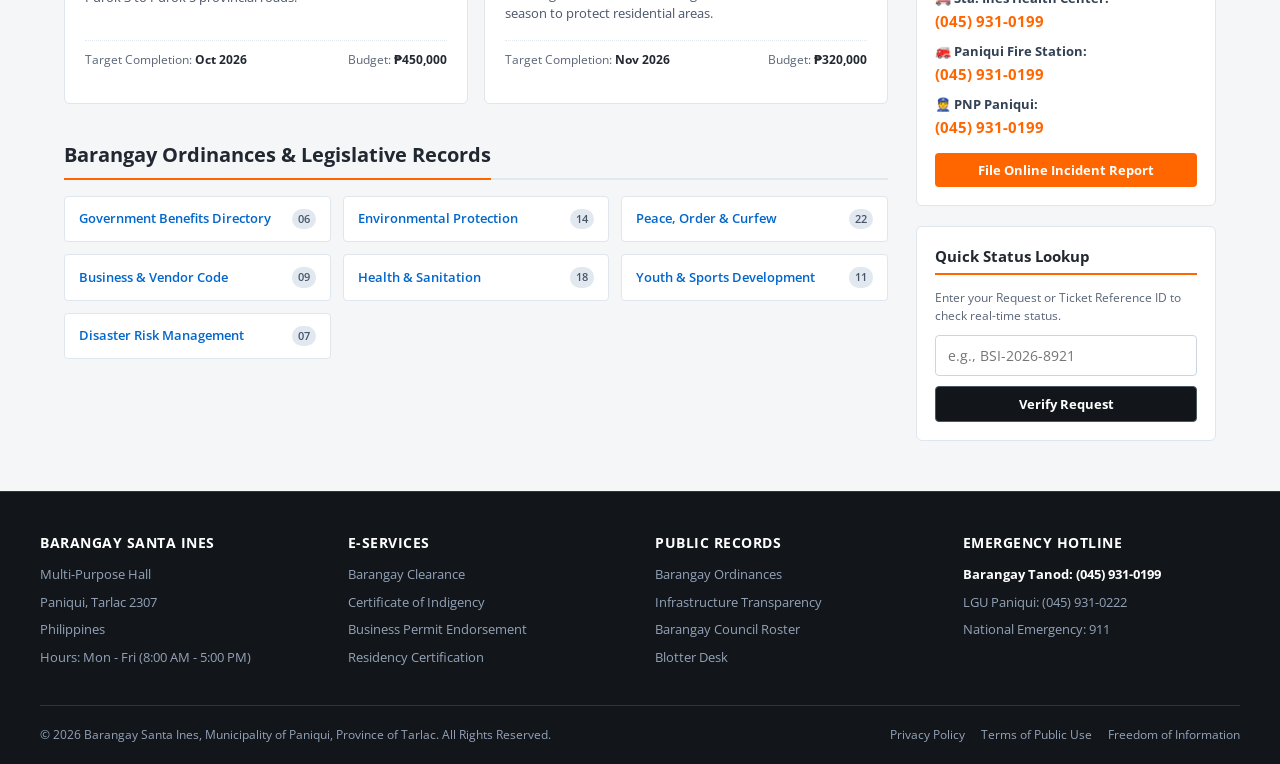
==== commit fcd83b53: "Update index.html" ====
--- a/index.html
+++ b/index.html
@@ -764,6 +764,7 @@
 
     <ul class="nav-links">
       <li><a href="#services">Barangay Services</a></li>
+      <li><a href="government-benefits.html">Government Benefits</a></li>
       <li><a href="#projects">Community Projects</a></li>
       <li><a href="#directory">Directory</a></li>
       <li><a href="#ordinances">Ordinances</a></li>
@@ -1003,6 +1004,10 @@
 </div>
 
 <div class="categories-grid">
+  <a href="government-benefits.html" class="cat-item">
+  <span>Government Benefits Directory</span>
+  <span class="cat-count">06</span>
+</a>
   <a href="environmental-protection.html" class="cat-item">
     <span>Environmental Protection</span>
     <span class="cat-count">14</span>
@@ -1503,4 +1508,4 @@
 });
   </script>
 </body>
-</html>+</html>
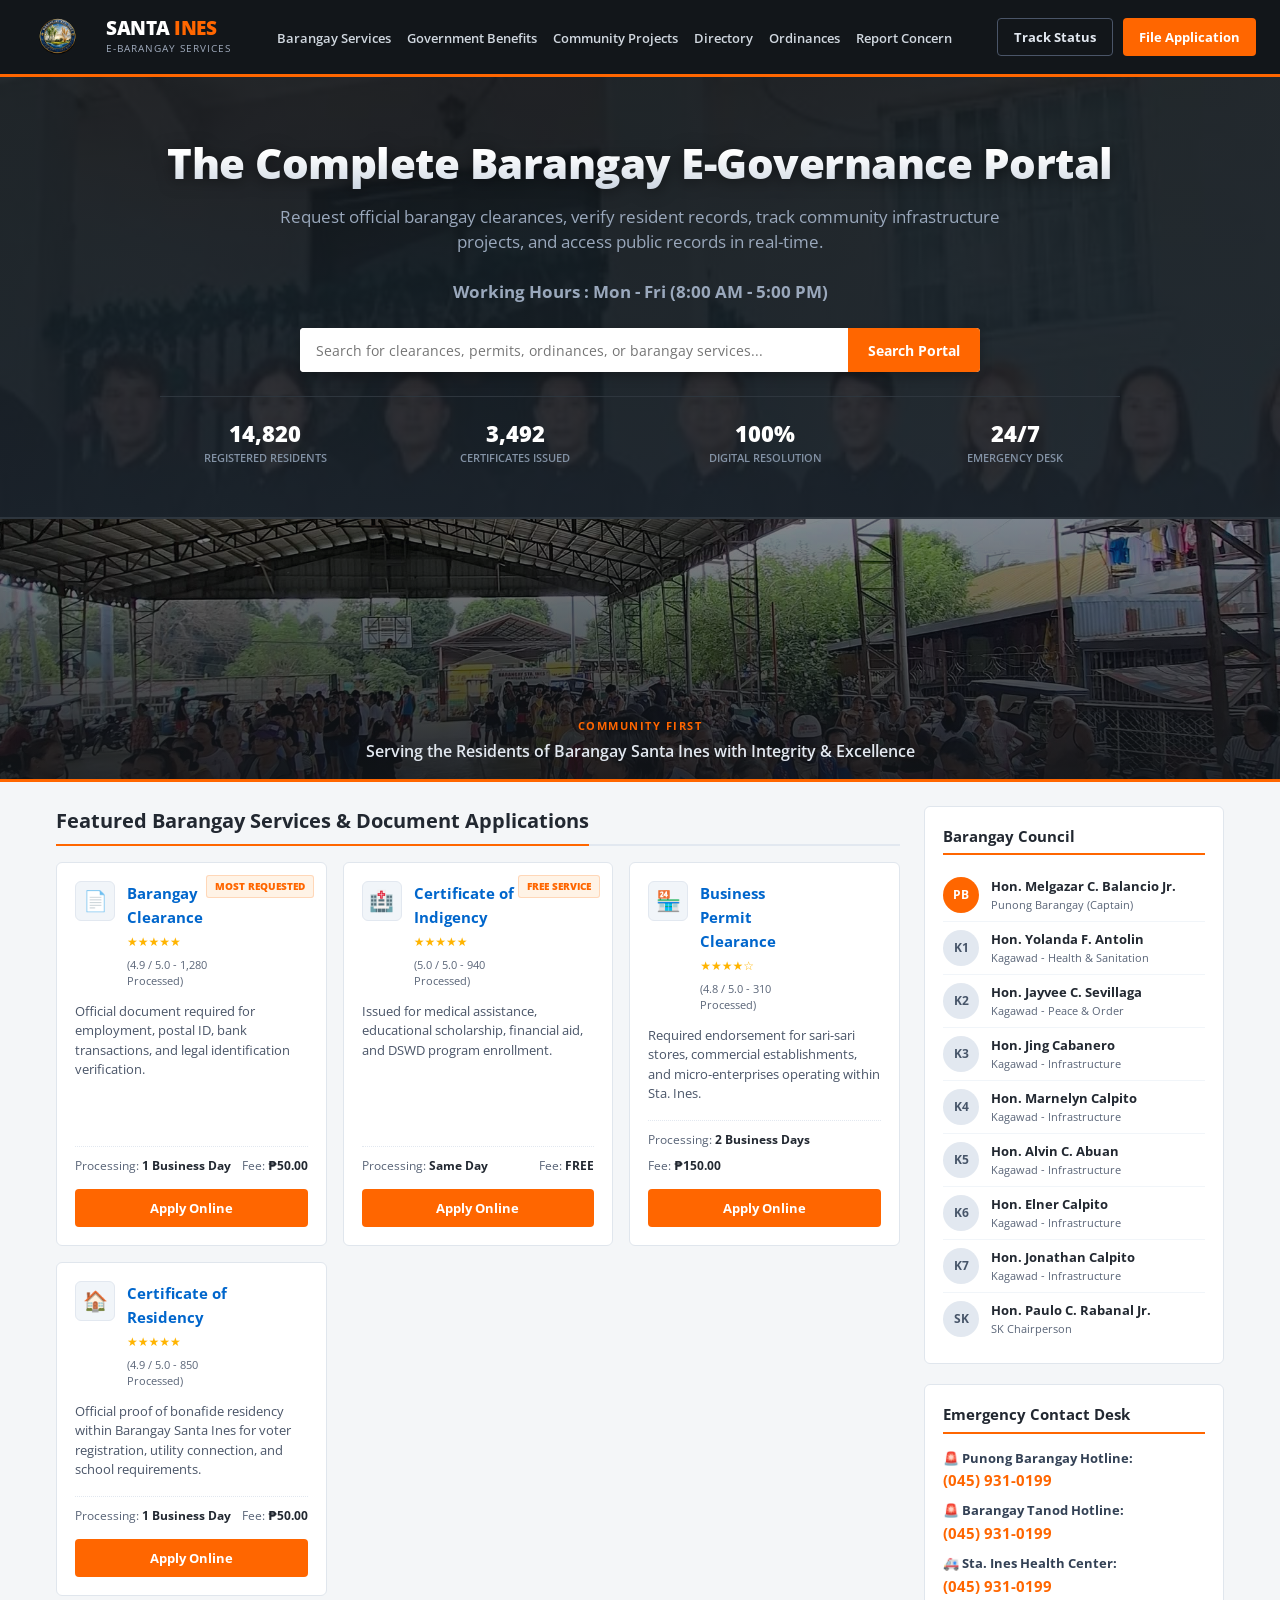
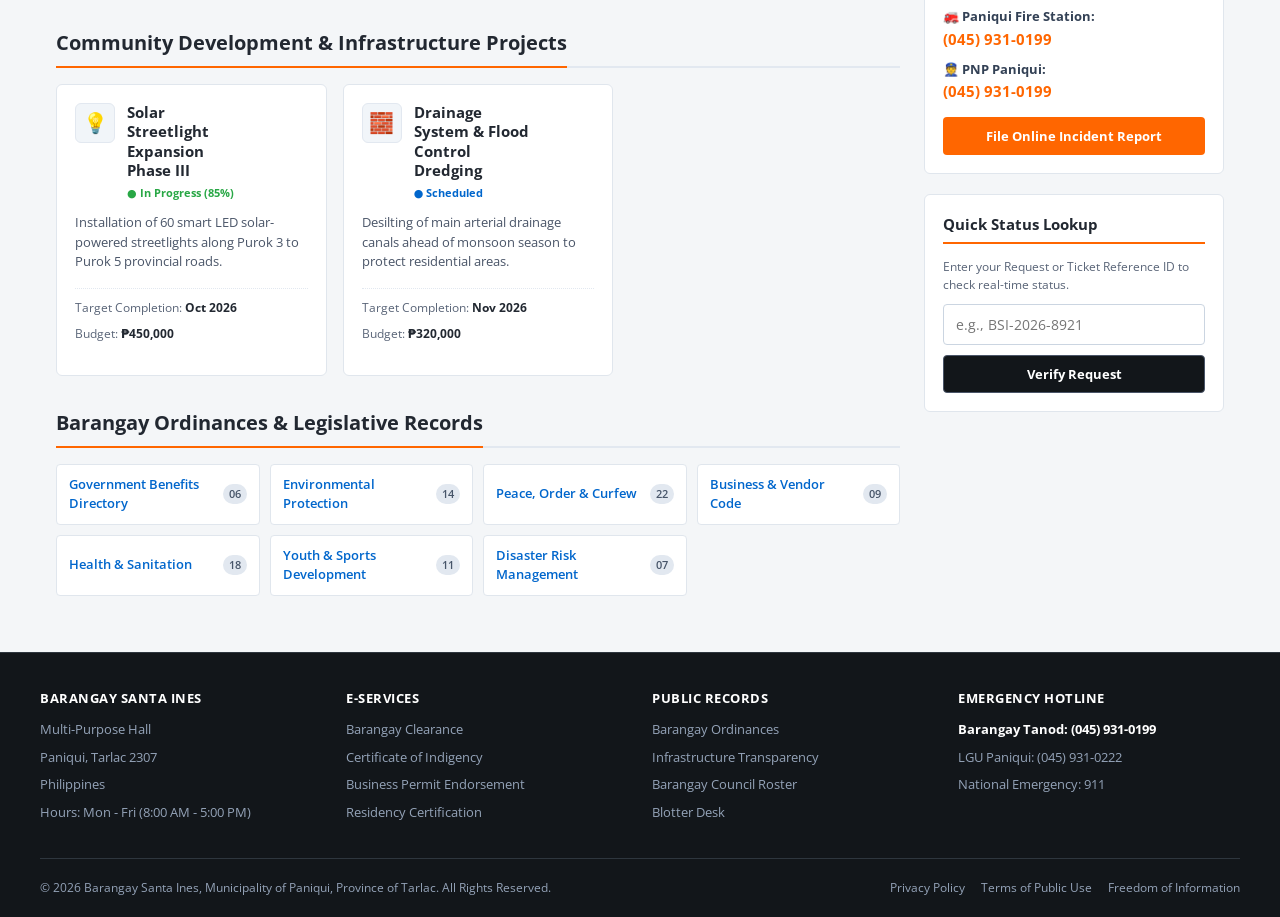
==== commit 56000aba: "Update index.html" ====
--- a/index.html
+++ b/index.html
@@ -9,257 +9,278 @@
   <link href="https://fonts.googleapis.com/css2?family=Open+Sans:wght@400;600;700;800&display=swap" rel="stylesheet">
   <style>
     :root {
-      --sf-orange: #ff6600;
-      --sf-orange-hover: #e55b00;
-      --sf-dark: #12161a;
-      --sf-dark-card: #1c2228;
-      --sf-dark-border: #2e363e;
-      --sf-light-bg: #f4f6f8;
-      --sf-card-border: #e0e6ed;
-      --sf-text-main: #222831;
-      --sf-text-muted: #5a6578;
-      --sf-blue: #0066cc;
-      --sf-green: #28a745;
-    }
-
-    * {
-      box-sizing: border-box;
-      margin: 0;
-      padding: 0;
-      font-family: 'Open Sans', system-ui, -apple-system, sans-serif;
-    }
-
-    body {
-      background-color: var(--sf-light-bg);
-      color: var(--sf-text-main);
-      line-height: 1.5;
-    }
-
-    /* SourceForge Top Navigation Bar */
-    .top-nav {
-      background-color: var(--sf-dark);
-      color: #ffffff;
-      padding: 12px 24px;
-      display: flex;
-      align-items: center;
-      justify-content: space-between;
-      border-bottom: 3px solid var(--sf-orange);
-      position: sticky;
-      top: 0;
-      z-index: 1000;
-    }
-
-    .brand-container {
-      display: flex;
-      align-items: center;
-      gap: 12px;
-      text-decoration: none;
-      color: #fff;
-    }
-
-    .brand-logo {
-      height: 60px;
-      width: auto;
-      max-width: 80px;
-      object-fit: contain;
-      border-radius: 4px;
-    }
-
-    .brand-text {
-      display: flex;
-      flex-direction: column;
-    }
-
-    .brand-title {
-      font-size: 19px;
-      font-weight: 800;
-      line-height: 1;
-      letter-spacing: -0.5px;
-    }
-
-    .brand-title span {
-      color: var(--sf-orange);
-    }
-
-    .brand-subtitle {
-      font-size: 11px;
-      color: #a0abbd;
-      text-transform: uppercase;
-      letter-spacing: 1px;
-      margin-top: 2px;
-    }
-
-    .nav-links {
-      display: flex;
-      align-items: center;
-      gap: 20px;
-      list-style: none;
-    }
-
-    .nav-links a {
-      color: #d1d8e0;
-      text-decoration: none;
-      font-size: 14px;
-      font-weight: 600;
-      transition: color 0.2s;
-    }
-
-    .nav-links a:hover {
-      color: var(--sf-orange);
-    }
-
-    .nav-actions {
-      display: flex;
-      align-items: center;
-      gap: 12px;
-    }
-
-    .btn {
-      padding: 8px 16px;
-      border-radius: 4px;
-      font-size: 13px;
-      font-weight: 700;
-      cursor: pointer;
-      text-decoration: none;
-      display: inline-flex;
-      align-items: center;
-      gap: 6px;
-      border: none;
-      transition: background-color 0.2s, transform 0.1s;
-    }
-
-    .btn-orange {
-      background-color: var(--sf-orange);
-      color: #ffffff;
-    }
-
-    .btn-orange:hover {
-      background-color: var(--sf-orange-hover);
-    }
-
-    .btn-outline {
-      background: transparent;
-      border: 1px solid #4a5568;
-      color: #e2e8f0;
-    }
-
-    .btn-outline:hover {
-      border-color: #cbd5e1;
-      color: #ffffff;
-    }
-
-    /* Hero Banner Section (SourceForge Style) */
-    .hero {
-      background: linear-gradient(180deg, rgba(18, 22, 26, 0.85) 0%, rgba(26, 34, 42, 0.92) 100%),
-                  url('797795207_1074725831948232_8622012311038184221_n.jpg') center/cover no-repeat;
-      color: #ffffff;
-      padding: 60px 24px 50px;
-      text-align: center;
-      border-bottom: 1px solid var(--sf-dark-border);
-    }
-
-    .hero-container {
-      max-width: 960px;
-      margin: 0 auto;
-    }
-
-    .hero-tagline {
-      display: inline-block;
-      background-color: rgba(255, 102, 0, 0.15);
-      color: var(--sf-orange);
-      font-weight: 700;
-      font-size: 12px;
-      text-transform: uppercase;
-      padding: 4px 12px;
-      border-radius: 20px;
-      margin-bottom: 16px;
-      border: 1px solid rgba(255, 102, 0, 0.3);
-    }
-
-    .hero h1 {
-      font-size: 42px;
-      font-weight: 800;
-      line-height: 1.2;
-      letter-spacing: -0.8px;
-      margin-bottom: 16px;
-      background: linear-gradient(180deg, #ffffff 30%, #cbd5e1 100%);
-      -webkit-background-clip: text;
-      -webkit-text-fill-color: transparent;
-      filter: drop-shadow(0 2px 8px rgba(0, 0, 0, 0.5));
-    }
-
-    .hero p {
-      font-size: 17px;
-      color: #9aa8bc;
-      margin-bottom: 28px;
-      max-width: 780px;
-      margin-left: auto;
-      margin-right: auto;
-    }
-
-    /* Global Search Box */
-    .search-box {
-      max-width: 680px;
-      margin: 0 auto 30px;
-      display: flex;
-      background: #ffffff;
-      border-radius: 4px;
-      overflow: hidden;
-      box-shadow: 0 4px 12px rgba(0, 0, 0, 0.3);
-    }
-
-    .search-box input {
-      flex: 1;
-      padding: 14px 18px;
-      border: none;
-      font-size: 15px;
-      outline: none;
-      color: var(--sf-text-main);
-    }
-
-    .search-box button {
-      background-color: var(--sf-orange);
-      color: #ffffff;
-      border: none;
-      padding: 0 24px;
-      font-weight: 700;
-      cursor: pointer;
-      font-size: 14px;
-      transition: background 0.2s;
-    }
-
-    .search-box button:hover {
-      background-color: var(--sf-orange-hover);
-    }
-
-    /* Live Stats Bar (SourceForge Style Metrics) */
-    .stats-bar {
-      display: flex;
-      justify-content: center;
-      gap: 40px;
-      padding-top: 20px;
-      border-top: 1px solid var(--sf-dark-border);
-      flex-wrap: wrap;
-    }
-
-    .stat-item {
-      text-align: center;
-    }
-
-    .stat-number {
-      font-size: 22px;
-      font-weight: 800;
-      color: #ffffff;
-    }
-
-    .stat-label {
-      font-size: 12px;
-      color: #8392a5;
-      text-transform: uppercase;
-      font-weight: 600;
-    }
-
-    /* Transition Image Section (Fade Slider) */
+  --sf-orange: #ff6600;
+  --sf-orange-hover: #e55b00;
+  --sf-dark: #12161a;
+  --sf-dark-card: #1c2228;
+  --sf-dark-border: #2e363e;
+  --sf-light-bg: #f4f6f8;
+  --sf-card-border: #e0e6ed;
+  --sf-text-main: #222831;
+  --sf-text-muted: #5a6578;
+  --sf-blue: #0066cc;
+  --sf-green: #28a745;
+}
+
+* {
+  box-sizing: border-box;
+  margin: 0;
+  padding: 0;
+  font-family: 'Open Sans', system-ui, -apple-system, sans-serif;
+}
+
+body {
+  background-color: var(--sf-light-bg);
+  color: var(--sf-text-main);
+  line-height: 1.5;
+  overflow-x: hidden;
+  width: 100%;
+}
+
+/* Universal Media & Element Fluidity */
+img, video, iframe {
+  max-width: 100%;
+  height: auto;
+}
+
+/* Sticky Header & Top Navigation */
+.top-nav {
+  background-color: var(--sf-dark);
+  color: #ffffff;
+  padding: 12px 24px;
+  display: flex;
+  align-items: center;
+  justify-content: space-between;
+  border-bottom: 3px solid var(--sf-orange);
+  position: sticky;
+  top: 0;
+  z-index: 1000;
+  gap: 16px;
+  flex-wrap: wrap;
+}
+
+.brand-container {
+  display: flex;
+  align-items: center;
+  gap: 12px;
+  text-decoration: none;
+  color: #fff;
+  min-width: fit-content;
+}
+
+.brand-logo {
+  height: 50px;
+  width: auto;
+  max-width: 70px;
+  object-fit: contain;
+  border-radius: 4px;
+}
+
+.brand-text {
+  display: flex;
+  flex-direction: column;
+}
+
+.brand-title {
+  font-size: clamp(16px, 2vw, 19px);
+  font-weight: 800;
+  line-height: 1.1;
+  letter-spacing: -0.5px;
+}
+
+.brand-title span {
+  color: var(--sf-orange);
+}
+
+.brand-subtitle {
+  font-size: 10px;
+  color: #a0abbd;
+  text-transform: uppercase;
+  letter-spacing: 1px;
+  margin-top: 2px;
+}
+
+.nav-links {
+  display: flex;
+  align-items: center;
+  gap: 16px;
+  list-style: none;
+  flex-wrap: wrap;
+}
+
+.nav-links a {
+  color: #d1d8e0;
+  text-decoration: none;
+  font-size: 13px;
+  font-weight: 600;
+  transition: color 0.2s;
+  white-space: nowrap;
+}
+
+.nav-links a:hover {
+  color: var(--sf-orange);
+}
+
+.nav-actions {
+  display: flex;
+  align-items: center;
+  gap: 10px;
+  flex-wrap: wrap;
+}
+
+.btn {
+  padding: 8px 16px;
+  border-radius: 4px;
+  font-size: 13px;
+  font-weight: 700;
+  cursor: pointer;
+  text-decoration: none;
+  display: inline-flex;
+  align-items: center;
+  justify-content: center;
+  gap: 6px;
+  border: none;
+  transition: background-color 0.2s, transform 0.1s;
+  min-height: 38px;
+  touch-action: manipulation;
+}
+
+.btn-orange {
+  background-color: var(--sf-orange);
+  color: #ffffff;
+}
+
+.btn-orange:hover {
+  background-color: var(--sf-orange-hover);
+}
+
+.btn-outline {
+  background: transparent;
+  border: 1px solid #4a5568;
+  color: #e2e8f0;
+}
+
+.btn-outline:hover {
+  border-color: #cbd5e1;
+  color: #ffffff;
+}
+
+/* Hero Section */
+.hero {
+  background: linear-gradient(180deg, rgba(18, 22, 26, 0.85) 0%, rgba(26, 34, 42, 0.92) 100%),
+              url('797795207_1074725831948232_8622012311038184221_n.jpg') center/cover no-repeat;
+  color: #ffffff;
+  padding: clamp(32px, 5vw, 60px) 16px clamp(28px, 4vw, 50px);
+  text-align: center;
+  border-bottom: 1px solid var(--sf-dark-border);
+}
+
+.hero-container {
+  max-width: 960px;
+  margin: 0 auto;
+}
+
+.hero-tagline {
+  display: inline-block;
+  background-color: rgba(255, 102, 0, 0.15);
+  color: var(--sf-orange);
+  font-weight: 700;
+  font-size: 11px;
+  text-transform: uppercase;
+  padding: 4px 12px;
+  border-radius: 20px;
+  margin-bottom: 14px;
+  border: 1px solid rgba(255, 102, 0, 0.3);
+}
+
+.hero h1 {
+  font-size: clamp(24px, 5vw, 42px);
+  font-weight: 800;
+  line-height: 1.25;
+  letter-spacing: -0.5px;
+  margin-bottom: 14px;
+  background: linear-gradient(180deg, #ffffff 30%, #cbd5e1 100%);
+  -webkit-background-clip: text;
+  -webkit-text-fill-color: transparent;
+  filter: drop-shadow(0 2px 8px rgba(0, 0, 0, 0.5));
+}
+
+.hero p {
+  font-size: clamp(14px, 2.5vw, 17px);
+  color: #9aa8bc;
+  margin-bottom: 24px;
+  max-width: 780px;
+  margin-left: auto;
+  margin-right: auto;
+}
+
+/* Global Search Box */
+.search-box {
+  max-width: 680px;
+  margin: 0 auto 24px;
+  display: flex;
+  background: #ffffff;
+  border-radius: 4px;
+  overflow: hidden;
+  box-shadow: 0 4px 12px rgba(0, 0, 0, 0.3);
+}
+
+.search-box input {
+  flex: 1;
+  padding: 12px 16px;
+  border: none;
+  font-size: 14px;
+  outline: none;
+  color: var(--sf-text-main);
+  min-width: 0;
+}
+
+.search-box button {
+  background-color: var(--sf-orange);
+  color: #ffffff;
+  border: none;
+  padding: 0 20px;
+  font-weight: 700;
+  cursor: pointer;
+  font-size: 14px;
+  transition: background 0.2s;
+  min-height: 44px;
+  white-space: nowrap;
+}
+
+.search-box button:hover {
+  background-color: var(--sf-orange-hover);
+}
+
+/* Live Stats Bar */
+.stats-bar {
+  display: flex;
+  justify-content: center;
+  gap: clamp(16px, 4vw, 40px);
+  padding-top: 20px;
+  border-top: 1px solid var(--sf-dark-border);
+  flex-wrap: wrap;
+}
+
+.stat-item {
+  text-align: center;
+  flex: 1 1 120px;
+}
+
+.stat-number {
+  font-size: clamp(18px, 3vw, 22px);
+  font-weight: 800;
+  color: #ffffff;
+}
+
+.stat-label {
+  font-size: 11px;
+  color: #8392a5;
+  text-transform: uppercase;
+  font-weight: 600;
+}
+
+/* Transition Image Section (Fade Slider) */
 .transition-section {
   width: 100%;
   background-color: var(--sf-dark);
@@ -271,7 +292,7 @@
 .transition-slider-container {
   position: relative;
   width: 100%;
-  height: 260px;
+  height: clamp(180px, 30vw, 260px);
   overflow: hidden;
 }
 
@@ -299,7 +320,7 @@
 }
 
 .slide.active .transition-image {
-  transform: scale(1.04); /* Subtle ambient zoom during active display */
+  transform: scale(1.04);
 }
 
 .transition-overlay {
@@ -312,443 +333,539 @@
   justify-content: flex-end;
   color: #ffffff;
   text-align: center;
-  padding: 24px 20px;
+  padding: 16px 16px;
 }
 
 .transition-overlay span {
-  font-size: 12px;
+  font-size: 11px;
   font-weight: 700;
   letter-spacing: 1.5px;
   text-transform: uppercase;
   color: var(--sf-orange);
-  margin-bottom: 6px;
+  margin-bottom: 4px;
 }
 
 .transition-overlay p {
-  font-size: 16px;
+  font-size: clamp(13px, 2vw, 16px);
   font-weight: 600;
   color: #e2e8f0;
   max-width: 650px;
 }
 
-    /* Main Container & Layout */
-    .main-container {
-      max-width: 1200px;
-      margin: 30px auto;
-      padding: 0 24px;
-      display: grid;
-      grid-template-columns: 1fr 300px;
-      gap: 28px;
-    }
-
-    .section-title {
-      font-size: 20px;
-      font-weight: 700;
-      margin-bottom: 16px;
-      color: var(--sf-text-main);
-      display: flex;
-      align-items: center;
-      justify-content: space-between;
-      border-bottom: 2px solid #e2e8f0;
-      padding-bottom: 8px;
-    }
-
-    .section-title span {
-      border-bottom: 2px solid var(--sf-orange);
-      margin-bottom: -10px;
-      padding-bottom: 8px;
-    }
-
-    /* Grid of Services/Clearances */
-    .cards-grid {
-      display: grid;
-      grid-template-columns: repeat(auto-fill, minmax(280px, 1fr));
-      gap: 16px;
-      margin-bottom: 36px;
-    }
-
-    .sf-card {
-      background: #ffffff;
-      border: 1px solid var(--sf-card-border);
-      border-radius: 6px;
-      padding: 20px;
-      display: flex;
-      flex-direction: column;
-      justify-content: space-between;
-      transition: box-shadow 0.2s, transform 0.2s;
-      position: relative;
-    }
-
-    .sf-card:hover {
-      box-shadow: 0 6px 16px rgba(0,0,0,0.08);
-      border-color: #cbd5e1;
-      transform: translateY(-2px);
-    }
-
-    .badge-choice {
-      position: absolute;
-      top: 12px;
-      right: 12px;
-      background-color: #fff3e6;
-      color: var(--sf-orange);
-      font-size: 10px;
-      font-weight: 800;
-      text-transform: uppercase;
-      padding: 3px 8px;
-      border-radius: 3px;
-      border: 1px solid rgba(255, 102, 0, 0.2);
-    }
-
-    .card-header-group {
-      display: flex;
-      align-items: flex-start;
-      gap: 14px;
-      margin-bottom: 12px;
-    }
-
-    .card-icon {
-      width: 44px;
-      height: 44px;
-      background: #f1f5f9;
-      border: 1px solid #e2e8f0;
-      border-radius: 6px;
-      display: flex;
-      align-items: center;
-      justify-content: center;
-      font-size: 22px;
-      flex-shrink: 0;
-    }
-
-    .card-title {
-      font-size: 16px;
-      font-weight: 700;
-      color: var(--sf-blue);
-      text-decoration: none;
-      line-height: 1.2;
-    }
-
-    .card-title:hover {
-      text-decoration: underline;
-    }
-
-    .card-rating {
-      display: flex;
-      align-items: center;
-      gap: 6px;
-      font-size: 12px;
-      color: var(--sf-text-muted);
-      margin-top: 4px;
-    }
-
-    .stars {
-      color: #ffb400;
-      font-size: 13px;
-    }
-
-    .card-description {
-      font-size: 13px;
-      color: #4a5568;
-      margin-bottom: 16px;
-      flex: 1;
-    }
-
-    .card-meta {
-      font-size: 12px;
-      color: var(--sf-text-muted);
-      border-top: 1px dotted #e2e8f0;
-      padding-top: 10px;
-      margin-bottom: 14px;
-      display: flex;
-      justify-content: space-between;
-    }
-
-    .card-meta strong {
-      color: var(--sf-text-main);
-    }
-
-    /* Sidebar Styling */
-    .sidebar-widget {
-      background: #ffffff;
-      border: 1px solid var(--sf-card-border);
-      border-radius: 6px;
-      padding: 18px;
-      margin-bottom: 20px;
-    }
-
-    .widget-title {
-      font-size: 15px;
-      font-weight: 700;
-      border-bottom: 2px solid var(--sf-orange);
-      padding-bottom: 6px;
-      margin-bottom: 14px;
-      color: var(--sf-text-main);
-    }
-
-    .official-item {
-      display: flex;
-      align-items: center;
-      gap: 12px;
-      padding: 8px 0;
-      border-bottom: 1px solid #f1f5f9;
-    }
-
-    .official-item:last-child {
-      border-bottom: none;
-    }
-
-    .official-avatar {
-      width: 36px;
-      height: 36px;
-      border-radius: 50%;
-      background: #e2e8f0;
-      display: flex;
-      align-items: center;
-      justify-content: center;
-      font-weight: 700;
-      color: #475569;
-      font-size: 13px;
-    }
-
-    .official-info h5 {
-      font-size: 13px;
-      font-weight: 700;
-      color: var(--sf-text-main);
-    }
-
-    .official-info p {
-      font-size: 11px;
-      color: var(--sf-text-muted);
-    }
-
-    /* Category Directory Layout */
-    .categories-grid {
-      display: grid;
-      grid-template-columns: repeat(auto-fill, minmax(200px, 1fr));
-      gap: 12px;
-      margin-bottom: 40px;
-    }
-
-    .cat-item {
-      background: #ffffff;
-      border: 1px solid var(--sf-card-border);
-      padding: 12px 14px;
-      border-radius: 4px;
-      font-size: 13px;
-      font-weight: 600;
-      color: var(--sf-blue);
-      text-decoration: none;
-      display: flex;
-      align-items: center;
-      justify-content: space-between;
-      transition: background 0.2s;
-    }
-
-    .cat-item:hover {
-      background: #f8fafc;
-      border-color: #cbd5e1;
-    }
-
-    .cat-count {
-      background: #e2e8f0;
-      color: #475569;
-      font-size: 11px;
-      padding: 2px 6px;
-      border-radius: 10px;
-    }
-
-    /* Modal System */
-    .modal-overlay {
-      position: fixed;
-      top: 0;
-      left: 0;
-      right: 0;
-      bottom: 0;
-      background: rgba(0, 0, 0, 0.65);
-      display: flex;
-      align-items: center;
-      justify-content: center;
-      z-index: 2000;
-      opacity: 0;
-      visibility: hidden;
-      transition: all 0.2s ease;
-    }
-
-    .modal-overlay.active {
-      opacity: 1;
-      visibility: visible;
-    }
-
-    .modal-window {
-      background: #ffffff;
-      border-radius: 6px;
-      width: 100%;
-      max-width: 580px;
-      box-shadow: 0 10px 25px rgba(0,0,0,0.3);
-      overflow: hidden;
-      transform: translateY(-20px);
-      transition: transform 0.2s ease;
-    }
-
-    .modal-overlay.active .modal-window {
-      transform: translateY(0);
-    }
-
-    .modal-header {
-      background: var(--sf-dark);
-      color: #ffffff;
-      padding: 16px 20px;
-      display: flex;
-      justify-content: space-between;
-      align-items: center;
-      border-bottom: 3px solid var(--sf-orange);
-    }
-
-    .modal-title {
-      font-size: 16px;
-      font-weight: 700;
-    }
-
-    .modal-close {
-      background: none;
-      border: none;
-      color: #a0abbd;
-      font-size: 20px;
-      cursor: pointer;
-      line-height: 1;
-    }
-
-    .modal-close:hover {
-      color: #ffffff;
-    }
-
-    .modal-body {
-      padding: 20px;
-      max-height: 75vh;
-      overflow-y: auto;
-    }
-
-    .form-group {
-      margin-bottom: 14px;
-    }
-
-    .form-group label {
-      display: block;
-      font-size: 12px;
-      font-weight: 700;
-      margin-bottom: 4px;
-      color: var(--sf-text-main);
-      text-transform: uppercase;
-    }
-
-    .form-control {
-      width: 100%;
-      padding: 10px 12px;
-      border: 1px solid #cbd5e1;
-      border-radius: 4px;
-      font-size: 14px;
-      outline: none;
-    }
-
-    .form-control:focus {
-      border-color: var(--sf-orange);
-      box-shadow: 0 0 0 2px rgba(255, 102, 0, 0.2);
-    }
-
-    /* Dynamic Output Area */
-    .output-box {
-      background: #f8fafc;
-      border: 1px dashed #cbd5e1;
-      border-radius: 4px;
-      padding: 14px;
-      margin-top: 14px;
-      font-size: 13px;
-    }
-
-    /* Footer (SourceForge Footer Style) */
-    footer {
-      background: var(--sf-dark);
-      color: #94a3b8;
-      padding: 40px 24px 20px;
-      border-top: 1px solid var(--sf-dark-border);
-      font-size: 13px;
-    }
-
-    .footer-container {
-      max-width: 1200px;
-      margin: 0 auto;
-      display: grid;
-      grid-template-columns: repeat(auto-fit, minmax(200px, 1fr));
-      gap: 30px;
-      margin-bottom: 30px;
-    }
-
-    .footer-col h4 {
-      color: #ffffff;
-      font-size: 14px;
-      font-weight: 700;
-      margin-bottom: 12px;
-      text-transform: uppercase;
-      letter-spacing: 0.5px;
-    }
-
-    .footer-col ul {
-      list-style: none;
-    }
-
-    .footer-col ul li {
-      margin-bottom: 8px;
-    }
-
-    .footer-col a {
-      color: #94a3b8;
-      text-decoration: none;
-      transition: color 0.2s;
-    }
-
-    .footer-col a:hover {
-      color: var(--sf-orange);
-    }
-
-    .footer-bottom {
-      max-width: 1200px;
-      margin: 0 auto;
-      padding-top: 20px;
-      border-top: 1px solid var(--sf-dark-border);
-      display: flex;
-      justify-content: space-between;
-      align-items: center;
-      flex-wrap: wrap;
-      gap: 12px;
-      font-size: 12px;
-    }
-
-    .toast {
-      position: fixed;
-      bottom: 20px;
-      right: 20px;
-      background: #1e293b;
-      color: #fff;
-      padding: 12px 20px;
-      border-radius: 4px;
-      border-left: 4px solid var(--sf-orange);
-      box-shadow: 0 4px 12px rgba(0,0,0,0.2);
-      font-size: 13px;
-      z-index: 3000;
-      display: none;
-    }
-
-    @media (max-width: 868px) {
-      .main-container {
-        grid-template-columns: 1fr;
-      }
-      .nav-links {
-        display: none;
-      }
-      .hero h1 {
-        font-size: 28px;
-      }
-    }
-  </style>
+/* Main Container & Grid Layout */
+.main-container {
+  max-width: 1200px;
+  margin: 24px auto;
+  padding: 0 16px;
+  display: grid;
+  grid-template-columns: 1fr 300px;
+  gap: 24px;
+}
+
+.section-title {
+  font-size: clamp(17px, 2.5vw, 20px);
+  font-weight: 700;
+  margin-bottom: 16px;
+  color: var(--sf-text-main);
+  display: flex;
+  align-items: center;
+  justify-content: space-between;
+  border-bottom: 2px solid #e2e8f0;
+  padding-bottom: 8px;
+  flex-wrap: wrap;
+  gap: 8px;
+}
+
+.section-title span {
+  border-bottom: 2px solid var(--sf-orange);
+  margin-bottom: -10px;
+  padding-bottom: 8px;
+}
+
+/* Grid of Services & Cards */
+.cards-grid {
+  display: grid;
+  grid-template-columns: repeat(auto-fill, minmax(min(100%, 260px), 1fr));
+  gap: 16px;
+  margin-bottom: 32px;
+}
+
+.sf-card {
+  background: #ffffff;
+  border: 1px solid var(--sf-card-border);
+  border-radius: 6px;
+  padding: 18px;
+  display: flex;
+  flex-direction: column;
+  justify-content: space-between;
+  transition: box-shadow 0.2s, transform 0.2s;
+  position: relative;
+  word-break: break-word;
+}
+
+.sf-card:hover {
+  box-shadow: 0 6px 16px rgba(0,0,0,0.08);
+  border-color: #cbd5e1;
+  transform: translateY(-2px);
+}
+
+.badge-choice {
+  position: absolute;
+  top: 12px;
+  right: 12px;
+  background-color: #fff3e6;
+  color: var(--sf-orange);
+  font-size: 10px;
+  font-weight: 800;
+  text-transform: uppercase;
+  padding: 3px 8px;
+  border-radius: 3px;
+  border: 1px solid rgba(255, 102, 0, 0.2);
+}
+
+.card-header-group {
+  display: flex;
+  align-items: flex-start;
+  gap: 12px;
+  margin-bottom: 12px;
+  padding-right: 60px;
+}
+
+.card-icon {
+  width: 40px;
+  height: 40px;
+  background: #f1f5f9;
+  border: 1px solid #e2e8f0;
+  border-radius: 6px;
+  display: flex;
+  align-items: center;
+  justify-content: center;
+  font-size: 20px;
+  flex-shrink: 0;
+}
+
+.card-title {
+  font-size: 15px;
+  font-weight: 700;
+  color: var(--sf-blue);
+  text-decoration: none;
+  line-height: 1.3;
+}
+
+.card-title:hover {
+  text-decoration: underline;
+}
+
+.card-rating {
+  display: flex;
+  align-items: center;
+  gap: 6px;
+  font-size: 11px;
+  color: var(--sf-text-muted);
+  margin-top: 4px;
+  flex-wrap: wrap;
+}
+
+.stars {
+  color: #ffb400;
+  font-size: 12px;
+}
+
+.card-description {
+  font-size: 13px;
+  color: #4a5568;
+  margin-bottom: 16px;
+  flex: 1;
+}
+
+.card-meta {
+  font-size: 12px;
+  color: var(--sf-text-muted);
+  border-top: 1px dotted #e2e8f0;
+  padding-top: 10px;
+  margin-bottom: 14px;
+  display: flex;
+  justify-content: space-between;
+  gap: 8px;
+  flex-wrap: wrap;
+}
+
+.card-meta strong {
+  color: var(--sf-text-main);
+}
+
+/* Sidebar Styling */
+.sidebar-widget {
+  background: #ffffff;
+  border: 1px solid var(--sf-card-border);
+  border-radius: 6px;
+  padding: 18px;
+  margin-bottom: 20px;
+}
+
+.widget-title {
+  font-size: 15px;
+  font-weight: 700;
+  border-bottom: 2px solid var(--sf-orange);
+  padding-bottom: 6px;
+  margin-bottom: 14px;
+  color: var(--sf-text-main);
+}
+
+.official-item {
+  display: flex;
+  align-items: center;
+  gap: 12px;
+  padding: 8px 0;
+  border-bottom: 1px solid #f1f5f9;
+}
+
+.official-item:last-child {
+  border-bottom: none;
+}
+
+.official-avatar {
+  width: 36px;
+  height: 36px;
+  border-radius: 50%;
+  background: #e2e8f0;
+  display: flex;
+  align-items: center;
+  justify-content: center;
+  font-weight: 700;
+  color: #475569;
+  font-size: 12px;
+  flex-shrink: 0;
+}
+
+.official-info h5 {
+  font-size: 13px;
+  font-weight: 700;
+  color: var(--sf-text-main);
+}
+
+.official-info p {
+  font-size: 11px;
+  color: var(--sf-text-muted);
+}
+
+/* Category Directory Layout */
+.categories-grid {
+  display: grid;
+  grid-template-columns: repeat(auto-fill, minmax(min(100%, 180px), 1fr));
+  gap: 10px;
+  margin-bottom: 32px;
+}
+
+.cat-item {
+  background: #ffffff;
+  border: 1px solid var(--sf-card-border);
+  padding: 10px 12px;
+  border-radius: 4px;
+  font-size: 13px;
+  font-weight: 600;
+  color: var(--sf-blue);
+  text-decoration: none;
+  display: flex;
+  align-items: center;
+  justify-content: space-between;
+  gap: 8px;
+  transition: background 0.2s;
+}
+
+.cat-item:hover {
+  background: #f8fafc;
+  border-color: #cbd5e1;
+}
+
+.cat-count {
+  background: #e2e8f0;
+  color: #475569;
+  font-size: 11px;
+  padding: 2px 6px;
+  border-radius: 10px;
+  flex-shrink: 0;
+}
+
+/* Universal Modal System */
+.modal-overlay {
+  position: fixed;
+  inset: 0;
+  background: rgba(0, 0, 0, 0.65);
+  display: flex;
+  align-items: center;
+  justify-content: center;
+  z-index: 2000;
+  opacity: 0;
+  visibility: hidden;
+  transition: opacity 0.2s ease, visibility 0.2s ease;
+  padding: 16px;
+}
+
+.modal-overlay.active {
+  opacity: 1;
+  visibility: visible;
+}
+
+.modal-window {
+  background: #ffffff;
+  border-radius: 6px;
+  width: clamp(280px, 92vw, 580px);
+  max-height: 90vh;
+  box-shadow: 0 10px 25px rgba(0,0,0,0.3);
+  overflow: hidden;
+  transform: translateY(-15px);
+  transition: transform 0.2s ease;
+  display: flex;
+  flex-direction: column;
+}
+
+.modal-overlay.active .modal-window {
+  transform: translateY(0);
+}
+
+.modal-header {
+  background: var(--sf-dark);
+  color: #ffffff;
+  padding: 14px 18px;
+  display: flex;
+  justify-content: space-between;
+  align-items: center;
+  border-bottom: 3px solid var(--sf-orange);
+  flex-shrink: 0;
+}
+
+.modal-title {
+  font-size: 15px;
+  font-weight: 700;
+  padding-right: 12px;
+}
+
+.modal-close {
+  background: none;
+  border: none;
+  color: #a0abbd;
+  font-size: 24px;
+  cursor: pointer;
+  line-height: 1;
+  padding: 0 4px;
+}
+
+.modal-close:hover {
+  color: #ffffff;
+}
+
+.modal-body {
+  padding: 18px;
+  overflow-y: auto;
+  -webkit-overflow-scrolling: touch;
+}
+
+.form-group {
+  margin-bottom: 14px;
+}
+
+.form-group label {
+  display: block;
+  font-size: 11px;
+  font-weight: 700;
+  margin-bottom: 4px;
+  color: var(--sf-text-main);
+  text-transform: uppercase;
+}
+
+.form-control {
+  width: 100%;
+  padding: 10px 12px;
+  border: 1px solid #cbd5e1;
+  border-radius: 4px;
+  font-size: 14px;
+  outline: none;
+  background: #fff;
+  color: var(--sf-text-main);
+}
+
+.form-control:focus {
+  border-color: var(--sf-orange);
+  box-shadow: 0 0 0 2px rgba(255, 102, 0, 0.2);
+}
+
+.output-box {
+  background: #f8fafc;
+  border: 1px dashed #cbd5e1;
+  border-radius: 4px;
+  padding: 14px;
+  margin-top: 14px;
+  font-size: 13px;
+  word-break: break-word;
+}
+
+/* Responsive Dark Footer */
+footer {
+  background: var(--sf-dark);
+  color: #94a3b8;
+  padding: 36px 16px 20px;
+  border-top: 1px solid var(--sf-dark-border);
+  font-size: 13px;
+}
+
+.footer-container {
+  max-width: 1200px;
+  margin: 0 auto;
+  display: grid;
+  grid-template-columns: repeat(auto-fit, minmax(min(100%, 220px), 1fr));
+  gap: 24px;
+  margin-bottom: 28px;
+}
+
+.footer-col h4 {
+  color: #ffffff;
+  font-size: 13px;
+  font-weight: 700;
+  margin-bottom: 12px;
+  text-transform: uppercase;
+  letter-spacing: 0.5px;
+}
+
+.footer-col ul {
+  list-style: none;
+}
+
+.footer-col ul li {
+  margin-bottom: 8px;
+}
+
+.footer-col a {
+  color: #94a3b8;
+  text-decoration: none;
+  transition: color 0.2s;
+}
+
+.footer-col a:hover {
+  color: var(--sf-orange);
+}
+
+.footer-bottom {
+  max-width: 1200px;
+  margin: 0 auto;
+  padding-top: 20px;
+  border-top: 1px solid var(--sf-dark-border);
+  display: flex;
+  justify-content: space-between;
+  align-items: center;
+  flex-wrap: wrap;
+  gap: 12px;
+  font-size: 12px;
+}
+
+.toast {
+  position: fixed;
+  bottom: 20px;
+  right: 20px;
+  left: 20px;
+  max-width: 360px;
+  margin-left: auto;
+  background: #1e293b;
+  color: #fff;
+  padding: 12px 18px;
+  border-radius: 4px;
+  border-left: 4px solid var(--sf-orange);
+  box-shadow: 0 4px 12px rgba(0,0,0,0.3);
+  font-size: 13px;
+  z-index: 3000;
+  display: none;
+}
+
+/* Device Breakpoints */
+
+/* Tablets & Laptops (Below 1024px) */
+@media (max-width: 1023px) {
+  .main-container {
+    grid-template-columns: 1fr;
+  }
+
+  aside {
+    display: grid;
+    grid-template-columns: repeat(auto-fit, minmax(min(100%, 280px), 1fr));
+    gap: 20px;
+  }
+
+  .sidebar-widget {
+    margin-bottom: 0;
+  }
+}
+
+/* Medium Screens (Below 768px) */
+@media (max-width: 767px) {
+  .top-nav {
+    padding: 10px 16px;
+    justify-content: center;
+  }
+
+  .brand-container {
+    margin-bottom: 4px;
+  }
+
+  .nav-links {
+    width: 100%;
+    justify-content: center;
+    gap: 12px;
+    padding: 6px 0;
+    border-top: 1px solid rgba(255, 255, 255, 0.1);
+  }
+
+  .nav-actions {
+    width: 100%;
+    justify-content: center;
+    gap: 8px;
+  }
+
+  .nav-actions .btn {
+    flex: 1;
+    max-width: 200px;
+  }
+
+  .search-box {
+    flex-direction: column;
+    border-radius: 6px;
+  }
+
+  .search-box button {
+    width: 100%;
+    padding: 12px;
+  }
+
+  .footer-bottom {
+    flex-direction: column;
+    text-align: center;
+  }
+}
+
+/* Mobile Devices (Below 480px) */
+@media (max-width: 479px) {
+  .nav-links {
+    display: none;
+  }
+
+  .card-header-group {
+    padding-right: 0;
+  }
+
+  .badge-choice {
+    position: static;
+    display: inline-block;
+    margin-bottom: 8px;
+    align-self: flex-start;
+  }
+
+  .toast {
+    left: 12px;
+    right: 12px;
+    bottom: 12px;
+    max-width: none;
+  }
+}
+</style>
 </head>
 <body>
 
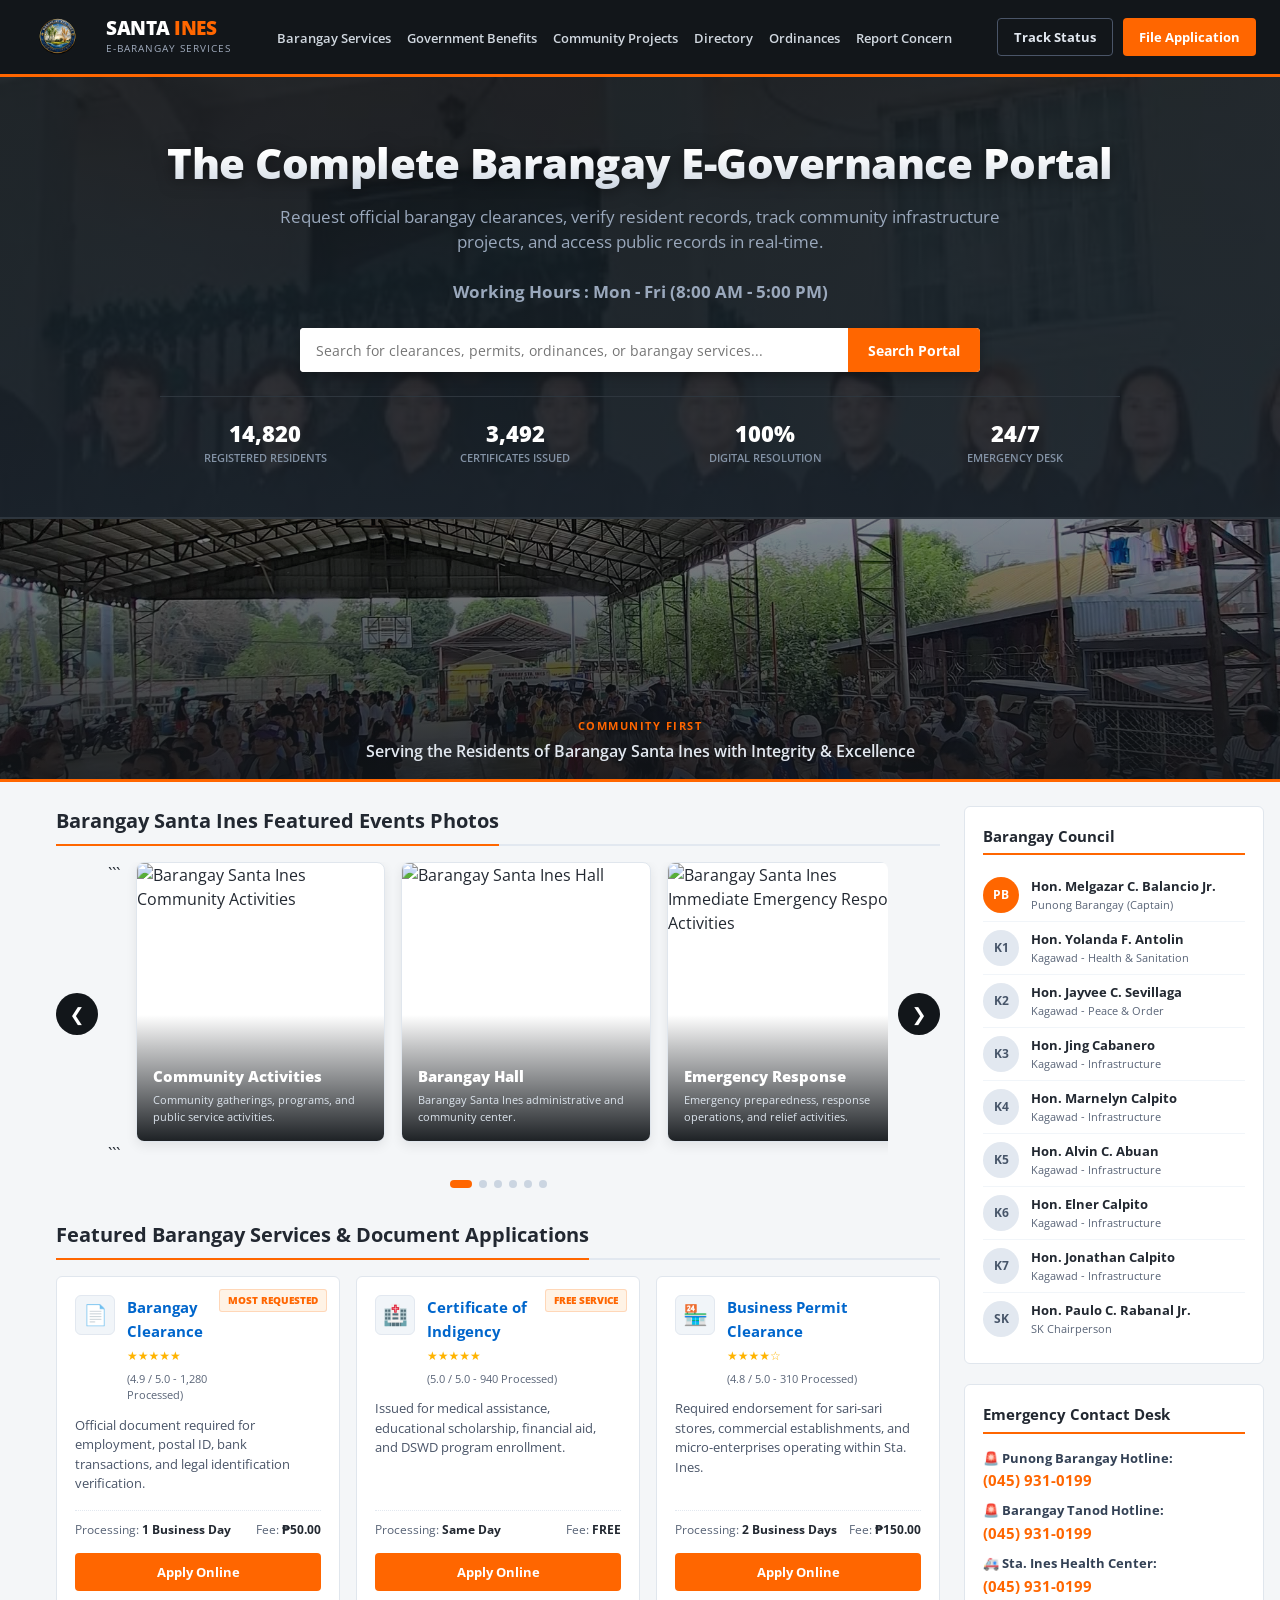
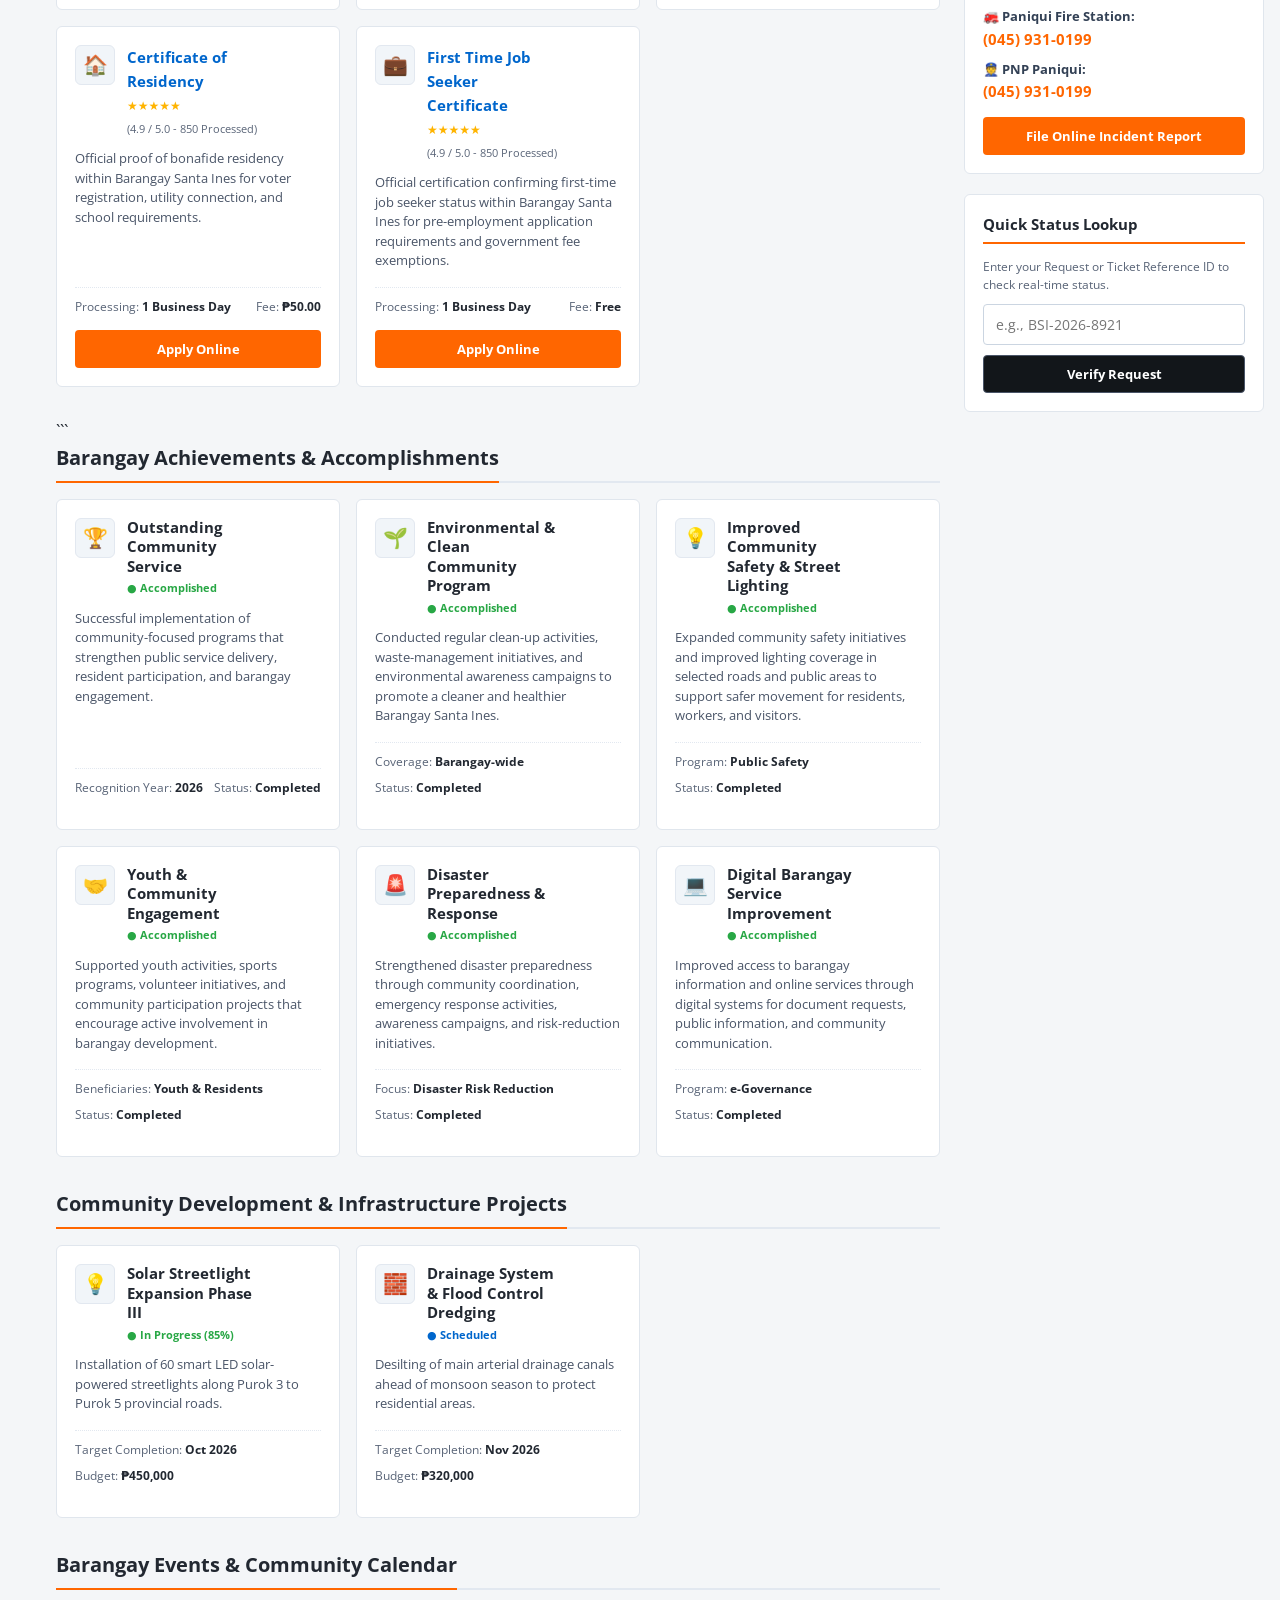
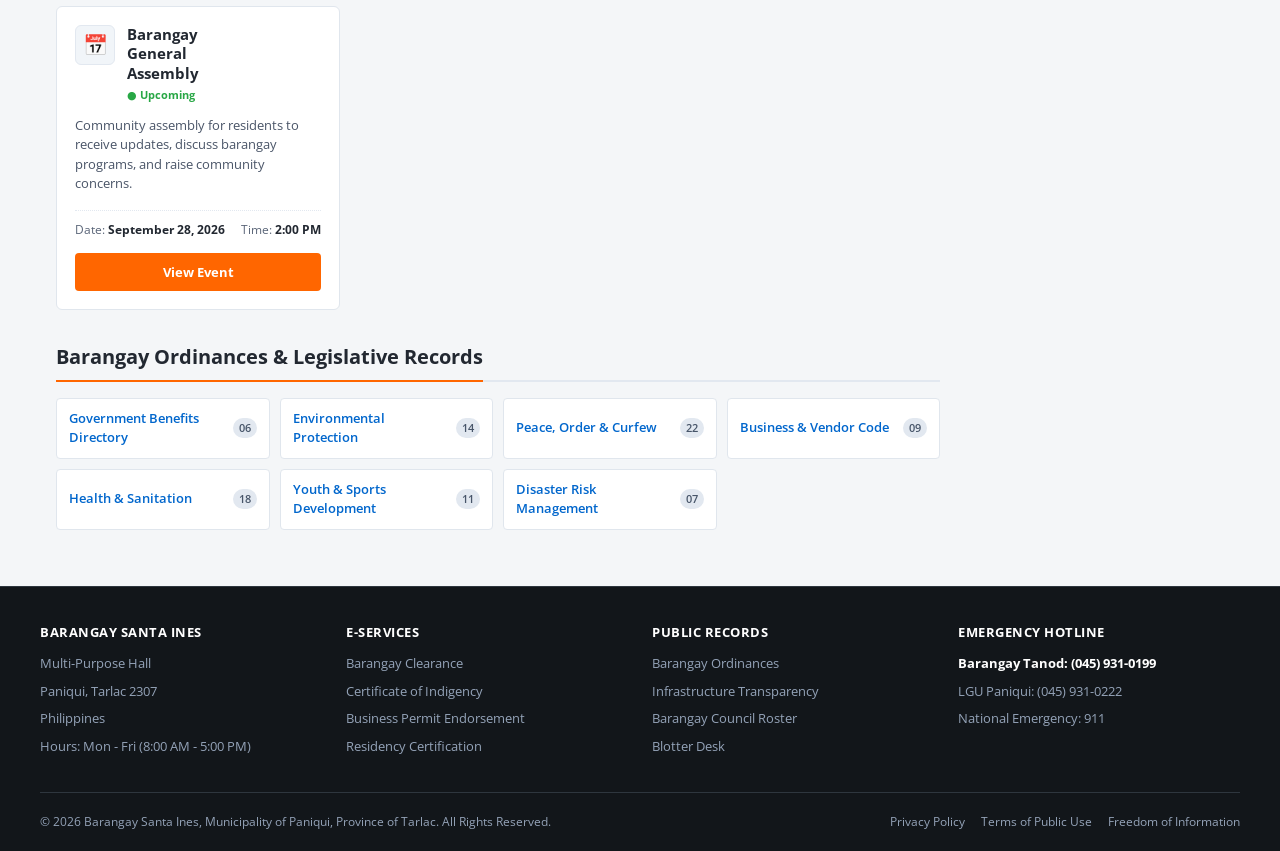
==== commit 8d636f58: "Update index.html" ====
--- a/index.html
+++ b/index.html
@@ -6,6 +6,7 @@
   <title>Barangay Santa Ines - Official Digital Government Portal</title>
   <link rel="preconnect" href="https://fonts.googleapis.com">
   <link rel="preconnect" href="https://fonts.gstatic.com" crossorigin>
+  <link rel="stylesheet" href="search.css">
   <link href="https://fonts.googleapis.com/css2?family=Open+Sans:wght@400;600;700;800&display=swap" rel="stylesheet">
   <style>
     :root {
@@ -865,6 +866,174 @@
     max-width: none;
   }
 }
+/* ==========================================
+BARANGAY PHOTO SLIDING GALLERY
+========================================== */
+
+.gallery-slider {
+position: relative;
+width: 100%;
+margin-bottom: 32px;
+display: flex;
+align-items: center;
+gap: 10px;
+}
+
+.gallery-track-container {
+width: 100%;
+overflow: hidden;
+border-radius: 8px;
+}
+
+.barangay-gallery {
+display: flex;
+gap: 16px;
+transition: transform 0.6s ease-in-out;
+will-change: transform;
+}
+
+.gallery-card {
+position: relative;
+flex: 0 0 calc((100% - 32px) / 3);
+height: 280px;
+border-radius: 8px;
+overflow: hidden;
+background: #ffffff;
+border: 1px solid var(--sf-card-border);
+cursor: pointer;
+box-shadow: 0 4px 12px rgba(0,0,0,0.08);
+}
+
+.gallery-card img {
+width: 100%;
+height: 100%;
+object-fit: cover;
+display: block;
+transition: transform 0.5s ease;
+}
+
+.gallery-card:hover img {
+transform: scale(1.06);
+}
+
+.gallery-overlay {
+position: absolute;
+left: 0;
+right: 0;
+bottom: 0;
+padding: 50px 16px 16px;
+color: #ffffff;
+background: linear-gradient(
+180deg,
+transparent 0%,
+rgba(18,22,26,0.25) 25%,
+rgba(18,22,26,0.95) 100%
+);
+}
+
+.gallery-overlay span {
+display: block;
+font-size: 15px;
+font-weight: 800;
+margin-bottom: 5px;
+}
+
+.gallery-overlay p {
+font-size: 11px;
+color: #dbe3ec;
+line-height: 1.5;
+}
+
+/* Navigation Arrows */
+.gallery-arrow {
+flex: 0 0 42px;
+width: 42px;
+height: 42px;
+border: none;
+border-radius: 50%;
+background: var(--sf-dark);
+color: #ffffff;
+cursor: pointer;
+font-size: 18px;
+font-weight: 700;
+display: flex;
+align-items: center;
+justify-content: center;
+z-index: 5;
+transition: background 0.2s ease, transform 0.2s ease;
+}
+
+.gallery-arrow:hover {
+background: var(--sf-orange);
+transform: scale(1.08);
+}
+
+/* Gallery Dots */
+.gallery-dots {
+display: flex;
+justify-content: center;
+align-items: center;
+gap: 7px;
+margin-top: -18px;
+margin-bottom: 32px;
+}
+
+.gallery-dot {
+width: 8px;
+height: 8px;
+border-radius: 50%;
+background: #cbd5e1;
+border: none;
+cursor: pointer;
+padding: 0;
+transition: all 0.25s ease;
+}
+
+.gallery-dot.active {
+width: 22px;
+border-radius: 10px;
+background: var(--sf-orange);
+}
+
+/* Tablet */
+@media (max-width: 900px) {
+.gallery-card {
+flex: 0 0 calc((100% - 16px) / 2);
+height: 250px;
+}
+}
+
+/* Mobile */
+@media (max-width: 600px) {
+.gallery-slider {
+gap: 6px;
+}
+
+.gallery-card {
+flex: 0 0 100%;
+height: 260px;
+}
+
+.gallery-arrow {
+flex: 0 0 36px;
+width: 36px;
+height: 36px;
+font-size: 15px;
+}
+
+.gallery-overlay {
+padding: 45px 12px 12px;
+}
+
+.gallery-overlay span {
+font-size: 13px;
+}
+
+.gallery-overlay p {
+font-size: 10px;
+}
+}
+
 </style>
 </head>
 <body>
@@ -966,6 +1135,126 @@
     
     <!-- Left Column (Primary Directory & Listings) -->
     <section>
+
+      <!-- Barangay Santa Ines Photo Gallery -->
+
+<div class="section-title" id="gallery">
+  <span>Barangay Santa Ines Featured Events Photos</span>
+</div>
+
+<div class="gallery-slider">
+
+  <button class="gallery-arrow gallery-prev" onclick="moveGallery(-1)" aria-label="Previous photo">
+    ❮
+  </button>
+
+  <div class="gallery-track-container">
+    <div class="barangay-gallery" id="barangayGallery">
+
+```
+  <!-- Community Activities -->
+  <div class="gallery-card">
+    <img src="792109356_122242425812094148_3966266776684682550_n.jpg"
+         alt="Barangay Santa Ines Community Activities"
+         loading="lazy">
+    <div class="gallery-overlay">
+      <span>Community Activities</span>
+      <p>Community gatherings, programs, and public service activities.</p>
+    </div>
+  </div>
+
+  <!-- Barangay Hall -->
+  <div class="gallery-card">
+    <img src="789679888_2063816620924594_1176141089592297391_n.jpg"
+         alt="Barangay Santa Ines Hall"
+         loading="lazy">
+    <div class="gallery-overlay">
+      <span>Barangay Hall</span>
+      <p>Barangay Santa Ines administrative and community center.</p>
+    </div>
+  </div>
+
+  <!-- Disaster Response -->
+  <div class="gallery-card">
+    <img src="657472230_122228000996094148_8046822310188159120_n.jpg"
+         alt="Barangay Santa Ines Immediate Emergency Response Activities"
+         loading="lazy">
+    <div class="gallery-overlay">
+      <span>Emergency Response</span>
+      <p>Emergency preparedness, response operations, and relief activities.</p>
+    </div>
+  </div>
+
+  <!-- Infrastructure Projects -->
+  <div class="gallery-card">
+    <img src="656551650_122227751294094148_946408568073443138_n.jpg"
+         alt="Barangay Santa Ines Infrastructure Projects"
+         loading="lazy">
+    <div class="gallery-overlay">
+      <span>Infrastructure Projects</span>
+      <p>Road, drainage, lighting, and community improvement projects.</p>
+    </div>
+  </div>
+
+  <!-- Health -->
+  <div class="gallery-card">
+    <img src="663189622_122228962124094148_6442473490748682665_n.jpg"
+         alt="Health Services"
+         loading="lazy">
+    <div class="gallery-overlay">
+      <span>Health Programs & Services</span>
+      <p>Prioritizing citizens to prevent health risks.</p>
+    </div>
+  </div>
+
+  <!-- Clean-up Drives -->
+  <div class="gallery-card">
+    <img src="783727632_122241364622094148_7258872288002436896_n.jpg"
+         alt="Barangay Santa Ines Clean-up Drive"
+         loading="lazy">
+    <div class="gallery-overlay">
+      <span>Clean-up Drives</span>
+      <p>Environmental activities and community cleanliness campaigns.</p>
+    </div>
+  </div>
+
+  <!-- Sports Events -->
+  <div class="gallery-card">
+    <img src="786930157_122256448226090885_1000437174892445400_n.jpg"
+         alt="Barangay Santa Ines Sports Events"
+         loading="lazy">
+    <div class="gallery-overlay">
+      <span>Sports Events</span>
+      <p>Barangay sports leagues, tournaments, and recreational activities.</p>
+    </div>
+  </div>
+
+  <!-- Youth Activities -->
+  <div class="gallery-card">
+    <img src="505080281_122210837456090885_8005276780604705660_n.jpg"
+         alt="Barangay Santa Ines Youth Activities"
+         loading="lazy">
+    <div class="gallery-overlay">
+      <span>Youth Activities</span>
+      <p>SK programs, youth development, volunteer work, and events.</p>
+    </div>
+  </div>
+
+</div>
+```
+
+  </div>
+
+  <button class="gallery-arrow gallery-next" onclick="moveGallery(1)" aria-label="Next photo">
+    ❯
+  </button>
+
+</div>
+
+<!-- Gallery Indicators -->
+
+<div class="gallery-dots" id="galleryDots"></div>
+
       
       <!-- Online Barangay Services Grid -->
       <div class="section-title" id="services">
@@ -1072,7 +1361,212 @@
           </div>
         </div>
 
-      </div>
+        <!-- Card 5 -->
+        <div class="sf-card" data-title="First Time Job Seeker Certificate">
+          <div>
+            <div class="card-header-group">
+              <div class="card-icon">💼</div>
+              <div>
+                <a href="javascript:void(0)" class="card-title" onclick="openClearanceModal('First Time Job Seeker Certificate')">First Time Job Seeker Certificate</a>
+                <div class="card-rating">
+                  <span class="stars">★★★★★</span>
+                  <span>(4.9 / 5.0 - 850 Processed)</span>
+                </div>
+              </div>
+            </div>
+            <p class="card-description">Official certification confirming first-time job seeker status within Barangay Santa Ines for pre-employment application requirements and government fee exemptions.</p>
+          </div>
+          <div>
+            <div class="card-meta">
+              <span>Processing: <strong>1 Business Day</strong></span>
+              <span>Fee: <strong>Free</strong></span>
+            </div>
+            <button class="btn btn-orange" style="width:100%; justify-content:center;" onclick="openClearanceModal('First Time Job Seeker Certificate')">Apply Online</button>
+          </div>
+        </div>
+
+      </div>
+
+      ```
+  <!-- Barangay Achievements & Accomplishments -->
+  <div class="section-title" id="achievements">
+    <span>Barangay Achievements & Accomplishments</span>
+  </div>
+
+  <div class="cards-grid">
+
+    <!-- Achievement 1 -->
+    <div class="sf-card">
+      <div>
+        <div class="card-header-group">
+          <div class="card-icon">🏆</div>
+          <div>
+            <div class="card-title" style="color:var(--sf-text-main);">
+              Outstanding Community Service
+            </div>
+            <div class="card-rating">
+              <span style="color:var(--sf-green); font-weight:700;">● Accomplished</span>
+            </div>
+          </div>
+        </div>
+
+        <p class="card-description">
+          Successful implementation of community-focused programs that
+          strengthen public service delivery, resident participation,
+          and barangay engagement.
+        </p>
+      </div>
+
+      <div class="card-meta">
+        <span>Recognition Year: <strong>2026</strong></span>
+        <span>Status: <strong>Completed</strong></span>
+      </div>
+    </div>
+
+    <!-- Achievement 2 -->
+    <div class="sf-card">
+      <div>
+        <div class="card-header-group">
+          <div class="card-icon">🌱</div>
+          <div>
+            <div class="card-title" style="color:var(--sf-text-main);">
+              Environmental & Clean Community Program
+            </div>
+            <div class="card-rating">
+              <span style="color:var(--sf-green); font-weight:700;">● Accomplished</span>
+            </div>
+          </div>
+        </div>
+
+        <p class="card-description">
+          Conducted regular clean-up activities, waste-management
+          initiatives, and environmental awareness campaigns to promote
+          a cleaner and healthier Barangay Santa Ines.
+        </p>
+      </div>
+
+      <div class="card-meta">
+        <span>Coverage: <strong>Barangay-wide</strong></span>
+        <span>Status: <strong>Completed</strong></span>
+      </div>
+    </div>
+
+    <!-- Achievement 3 -->
+    <div class="sf-card">
+      <div>
+        <div class="card-header-group">
+          <div class="card-icon">💡</div>
+          <div>
+            <div class="card-title" style="color:var(--sf-text-main);">
+              Improved Community Safety & Street Lighting
+            </div>
+            <div class="card-rating">
+              <span style="color:var(--sf-green); font-weight:700;">● Accomplished</span>
+            </div>
+          </div>
+        </div>
+
+        <p class="card-description">
+          Expanded community safety initiatives and improved lighting
+          coverage in selected roads and public areas to support safer
+          movement for residents, workers, and visitors.
+        </p>
+      </div>
+
+      <div class="card-meta">
+        <span>Program: <strong>Public Safety</strong></span>
+        <span>Status: <strong>Completed</strong></span>
+      </div>
+    </div>
+
+    <!-- Achievement 4 -->
+    <div class="sf-card">
+      <div>
+        <div class="card-header-group">
+          <div class="card-icon">🤝</div>
+          <div>
+            <div class="card-title" style="color:var(--sf-text-main);">
+              Youth & Community Engagement
+            </div>
+            <div class="card-rating">
+              <span style="color:var(--sf-green); font-weight:700;">● Accomplished</span>
+            </div>
+          </div>
+        </div>
+
+        <p class="card-description">
+          Supported youth activities, sports programs, volunteer
+          initiatives, and community participation projects that encourage
+          active involvement in barangay development.
+        </p>
+      </div>
+
+      <div class="card-meta">
+        <span>Beneficiaries: <strong>Youth & Residents</strong></span>
+        <span>Status: <strong>Completed</strong></span>
+      </div>
+    </div>
+
+    <!-- Achievement 5 -->
+    <div class="sf-card">
+      <div>
+        <div class="card-header-group">
+          <div class="card-icon">🚨</div>
+          <div>
+            <div class="card-title" style="color:var(--sf-text-main);">
+              Disaster Preparedness & Response
+            </div>
+            <div class="card-rating">
+              <span style="color:var(--sf-green); font-weight:700;">● Accomplished</span>
+            </div>
+          </div>
+        </div>
+
+        <p class="card-description">
+          Strengthened disaster preparedness through community
+          coordination, emergency response activities, awareness
+          campaigns, and risk-reduction initiatives.
+        </p>
+      </div>
+
+      <div class="card-meta">
+        <span>Focus: <strong>Disaster Risk Reduction</strong></span>
+        <span>Status: <strong>Completed</strong></span>
+      </div>
+    </div>
+
+    <!-- Achievement 6 -->
+    <div class="sf-card">
+      <div>
+        <div class="card-header-group">
+          <div class="card-icon">💻</div>
+          <div>
+            <div class="card-title" style="color:var(--sf-text-main);">
+              Digital Barangay Service Improvement
+            </div>
+            <div class="card-rating">
+              <span style="color:var(--sf-green); font-weight:700;">● Accomplished</span>
+            </div>
+          </div>
+        </div>
+
+        <p class="card-description">
+          Improved access to barangay information and online services
+          through digital systems for document requests, public
+          information, and community communication.
+        </p>
+      </div>
+
+      <div class="card-meta">
+        <span>Program: <strong>e-Governance</strong></span>
+        <span>Status: <strong>Completed</strong></span>
+
+      </div>
+    </div>
+
+  </div>
+
+  
 
       <!-- Infrastructure Projects & Community Corner -->
       <div class="section-title" id="projects">
@@ -1114,7 +1608,49 @@
           </div>
         </div>
       </div>
-
+      
+      <!-- Barangay Events & Community Calendar -->
+<div class="section-title" id="events">
+  <span>Barangay Events & Community Calendar</span>
+</div>
+
+<div class="cards-grid">
+
+  <div class="sf-card">
+    <div>
+      <div class="card-header-group">
+        <div class="card-icon">📅</div>
+        <div>
+          <div class="card-title" style="color:var(--sf-text-main);">
+            Barangay General Assembly
+          </div>
+          <div class="card-rating">
+            <span style="color:var(--sf-green); font-weight:700;">
+              ● Upcoming
+            </span>
+          </div>
+        </div>
+      </div>
+
+      <p class="card-description">
+        Community assembly for residents to receive updates, discuss
+        barangay programs, and raise community concerns.
+      </p>
+    </div>
+
+    <div class="card-meta">
+      <span>Date: <strong>September 28, 2026</strong></span>
+      <span>Time: <strong>2:00 PM</strong></span>
+    </div>
+
+    <button class="btn btn-orange"
+      style="width:100%; justify-content:center;"
+      onclick="showToast('Event registration feature coming soon.')">
+      View Event
+    </button>
+  </div>
+
+</div>
       <!-- Barangay Ordinances Categories Directory -->
 <div class="section-title" id="ordinances">
   <span>Barangay Ordinances & Legislative Records</span>
@@ -1594,21 +2130,142 @@
       performTracking();
     }
 
-    // Filter Services on Hero Search
-    function filterServices() {
-      const term = document.getElementById('globalSearch').value.toLowerCase();
-      const cards = document.querySelectorAll('#servicesGrid .sf-card');
-
-      cards.forEach(card => {
-        const title = card.getAttribute('data-title').toLowerCase();
-        const desc = card.textContent.toLowerCase();
-        if (title.includes(term) || desc.includes(term)) {
-          card.style.display = 'flex';
-        } else {
-          card.style.display = 'none';
-        }
-      });
-    }
+    /* ==========================================
+BARANGAY PHOTO GALLERY SLIDER
+========================================== */
+
+let galleryIndex = 0;
+let galleryTimer;
+
+function getGalleryVisibleCount() {
+if (window.innerWidth <= 600) {
+return 1;
+}
+
+if (window.innerWidth <= 900) {
+return 2;
+}
+
+return 3;
+}
+
+function getGalleryCardWidth() {
+const gallery = document.getElementById('barangayGallery');
+
+if (!gallery) return 0;
+
+const card = gallery.querySelector('.gallery-card');
+
+if (!card) return 0;
+
+const cardWidth = card.offsetWidth;
+const gap = parseFloat(getComputedStyle(gallery).gap) || 0;
+
+return cardWidth + gap;
+}
+
+function updateGallery() {
+const gallery = document.getElementById('barangayGallery');
+const dotsContainer = document.getElementById('galleryDots');
+
+if (!gallery || !dotsContainer) return;
+
+const cards = gallery.querySelectorAll('.gallery-card');
+const visibleCount = getGalleryVisibleCount();
+
+const maxIndex = Math.max(
+0,
+cards.length - visibleCount
+);
+
+if (galleryIndex > maxIndex) {
+galleryIndex = 0;
+}
+
+const cardWidth = getGalleryCardWidth();
+
+gallery.style.transform =
+`translateX(-${galleryIndex * cardWidth}px)`;
+
+dotsContainer.innerHTML = '';
+
+for (let i = 0; i <= maxIndex; i++) {
+
+
+const dot = document.createElement('button');
+
+dot.className =
+  'gallery-dot' +
+  (i === galleryIndex ? ' active' : '');
+
+dot.setAttribute(
+  'aria-label',
+  `Go to gallery slide ${i + 1}`
+);
+
+dot.onclick = function () {
+  galleryIndex = i;
+  updateGallery();
+  restartGalleryAutoSlide();
+};
+
+dotsContainer.appendChild(dot);
+
+}
+}
+
+function moveGallery(direction) {
+const gallery = document.getElementById('barangayGallery');
+
+if (!gallery) return;
+
+const cards = gallery.querySelectorAll('.gallery-card');
+const visibleCount = getGalleryVisibleCount();
+
+const maxIndex = Math.max(
+0,
+cards.length - visibleCount
+);
+
+galleryIndex += direction;
+
+if (galleryIndex > maxIndex) {
+galleryIndex = 0;
+}
+
+if (galleryIndex < 0) {
+galleryIndex = maxIndex;
+}
+
+updateGallery();
+restartGalleryAutoSlide();
+}
+
+function startGalleryAutoSlide() {
+
+clearInterval(galleryTimer);
+
+galleryTimer = setInterval(function () {
+moveGallery(1);
+}, 4000);
+}
+
+function restartGalleryAutoSlide() {
+
+clearInterval(galleryTimer);
+
+startGalleryAutoSlide();
+}
+
+window.addEventListener('resize', function () {
+updateGallery();
+});
+
+document.addEventListener('DOMContentLoaded', function () {
+updateGallery();
+startGalleryAutoSlide();
+});
+    
     // Automatic Image Slider Rotation Logic
 document.addEventListener('DOMContentLoaded', () => {
   const slides = document.querySelectorAll('.transition-slider-container .slide');
@@ -1623,6 +2280,26 @@
     slides[currentSlide].classList.add('active');
   }, slideDuration);
 });
+
+
   </script>
+  
+  <!-- Search Results Modal -->
+<div class="modal-overlay search-results-modal" id="searchResultsModal">
+  <div class="modal-window search-results-window">
+    <div class="modal-header search-results-header">
+      <div style="display:flex; align-items:center; gap:12px;">
+        <div class="modal-title">Search Results</div>
+        <span class="search-results-badge" id="searchQueryBadge">0 Found</span>
+      </div>
+      <button class="modal-close" onclick="closeSearchModal()">&times;</button>
+    </div>
+    <div class="modal-body search-results-body">
+      <div id="searchResultsContainer"></div>
+    </div>
+  </div>
+</div>
+<script src="search.js"></script>
+
 </body>
 </html>
--- a/search.css
+++ b/search.css
@@ -0,0 +1,191 @@
+/* Search Results Modal */
+.search-results-modal {
+  position: fixed;
+  inset: 0;
+  background: rgba(0, 0, 0, 0.65);
+  display: flex;
+  align-items: flex-start;
+  justify-content: center;
+  z-index: 2001;
+  opacity: 0;
+  visibility: hidden;
+  transition: opacity 0.2s ease, visibility 0.2s ease;
+  padding: 80px 16px 16px;
+  overflow-y: auto;
+}
+
+.search-results-modal.active {
+  opacity: 1;
+  visibility: visible;
+}
+
+.search-results-window {
+  background: #ffffff;
+  border-radius: 6px;
+  width: clamp(300px, 90vw, 700px);
+  max-height: 80vh;
+  box-shadow: 0 10px 25px rgba(0,0,0,0.3);
+  overflow: hidden;
+  display: flex;
+  flex-direction: column;
+  transform: translateY(-15px);
+  transition: transform 0.2s ease;
+}
+
+.search-results-modal.active .search-results-window {
+  transform: translateY(0);
+}
+
+.search-results-header {
+  background: var(--sf-dark);
+  color: #ffffff;
+  padding: 14px 18px;
+  display: flex;
+  justify-content: space-between;
+  align-items: center;
+  border-bottom: 3px solid var(--sf-orange);
+  flex-shrink: 0;
+}
+
+.search-results-title {
+  font-size: 15px;
+  font-weight: 700;
+}
+
+.search-results-badge {
+  background: var(--sf-orange);
+  color: #fff;
+  padding: 2px 10px;
+  border-radius: 12px;
+  font-size: 12px;
+  font-weight: 700;
+}
+
+.search-results-close {
+  background: none;
+  border: none;
+  color: #a0abbd;
+  font-size: 24px;
+  cursor: pointer;
+  line-height: 1;
+  padding: 0 4px;
+}
+
+.search-results-close:hover {
+  color: #ffffff;
+}
+
+.search-results-body {
+  padding: 0;
+  overflow-y: auto;
+  -webkit-overflow-scrolling: touch;
+}
+
+.search-results-list {
+  display: flex;
+  flex-direction: column;
+}
+
+.search-result-item {
+  display: flex;
+  align-items: flex-start;
+  gap: 14px;
+  padding: 14px 18px;
+  border-bottom: 1px solid #f1f5f9;
+  text-decoration: none;
+  color: inherit;
+  transition: background 0.15s;
+}
+
+.search-result-item:hover {
+  background: #f8fafc;
+}
+
+.search-result-item:last-child {
+  border-bottom: none;
+}
+
+.search-result-icon {
+  font-size: 22px;
+  flex-shrink: 0;
+  margin-top: 2px;
+}
+
+.search-result-content {
+  flex: 1;
+  min-width: 0;
+}
+
+.search-result-title {
+  font-size: 14px;
+  font-weight: 700;
+  color: var(--sf-blue);
+  margin-bottom: 2px;
+}
+
+.search-result-subtitle {
+  font-size: 12px;
+  color: var(--sf-orange);
+  font-weight: 600;
+  margin-bottom: 4px;
+}
+
+.search-result-desc {
+  font-size: 12px;
+  color: var(--sf-text-muted);
+  line-height: 1.4;
+  display: -webkit-box;
+  -webkit-line-clamp: 2;
+  -webkit-box-orient: vertical;
+  overflow: hidden;
+}
+
+.search-no-results {
+  padding: 30px 18px;
+  text-align: center;
+}
+
+.search-no-results p:first-child {
+  font-size: 15px;
+  font-weight: 700;
+  color: var(--sf-text-main);
+  margin-bottom: 8px;
+}
+
+.search-no-results p:last-child {
+  font-size: 12px;
+  color: var(--sf-text-muted);
+}
+
+/* Mobile responsiveness */
+@media (max-width: 767px) {
+  .search-results-modal {
+    padding: 60px 8px 8px;
+  }
+  
+  .search-results-window {
+    width: 100%;
+    max-height: 85vh;
+  }
+  
+  .search-result-item {
+    padding: 12px 14px;
+    gap: 10px;
+  }
+  
+  .search-result-icon {
+    font-size: 18px;
+  }
+  
+  .search-result-title {
+    font-size: 13px;
+  }
+  
+  .search-result-subtitle {
+    font-size: 11px;
+  }
+  
+  .search-result-desc {
+    font-size: 11px;
+  }
+}
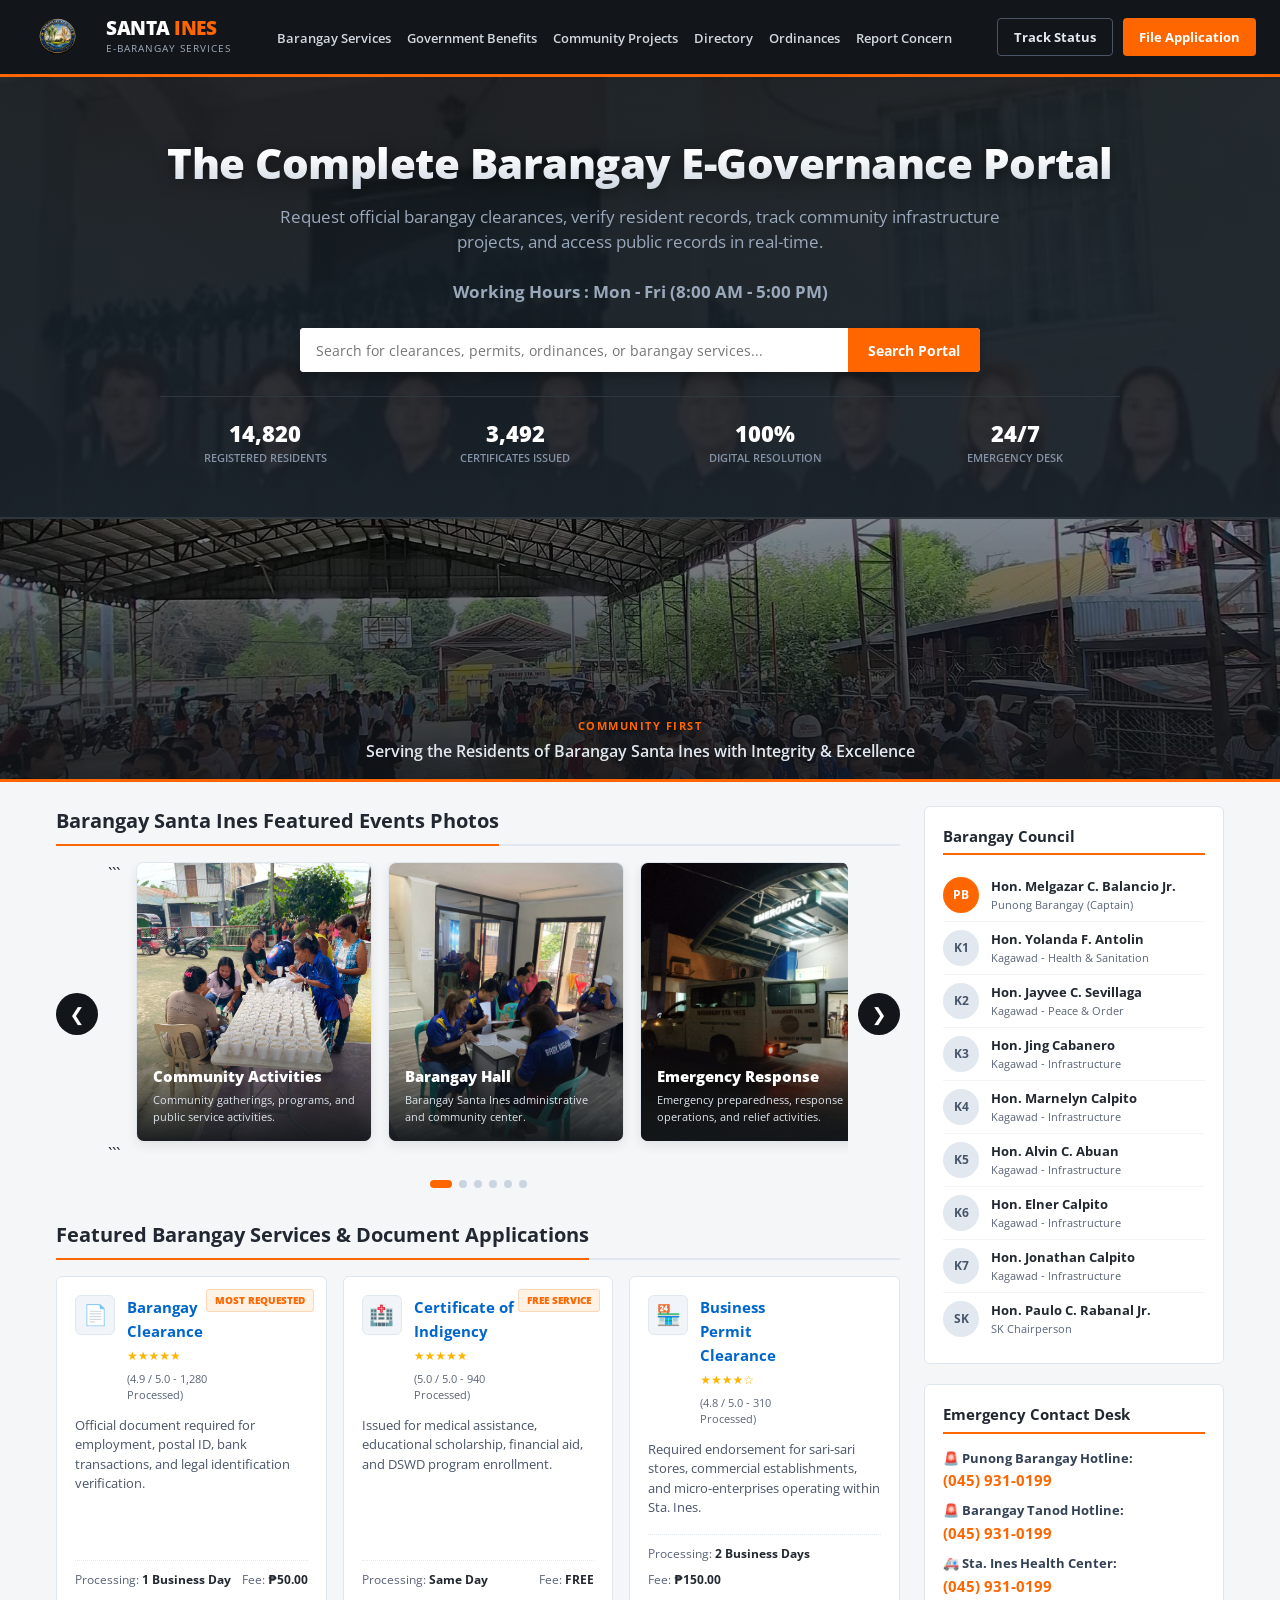
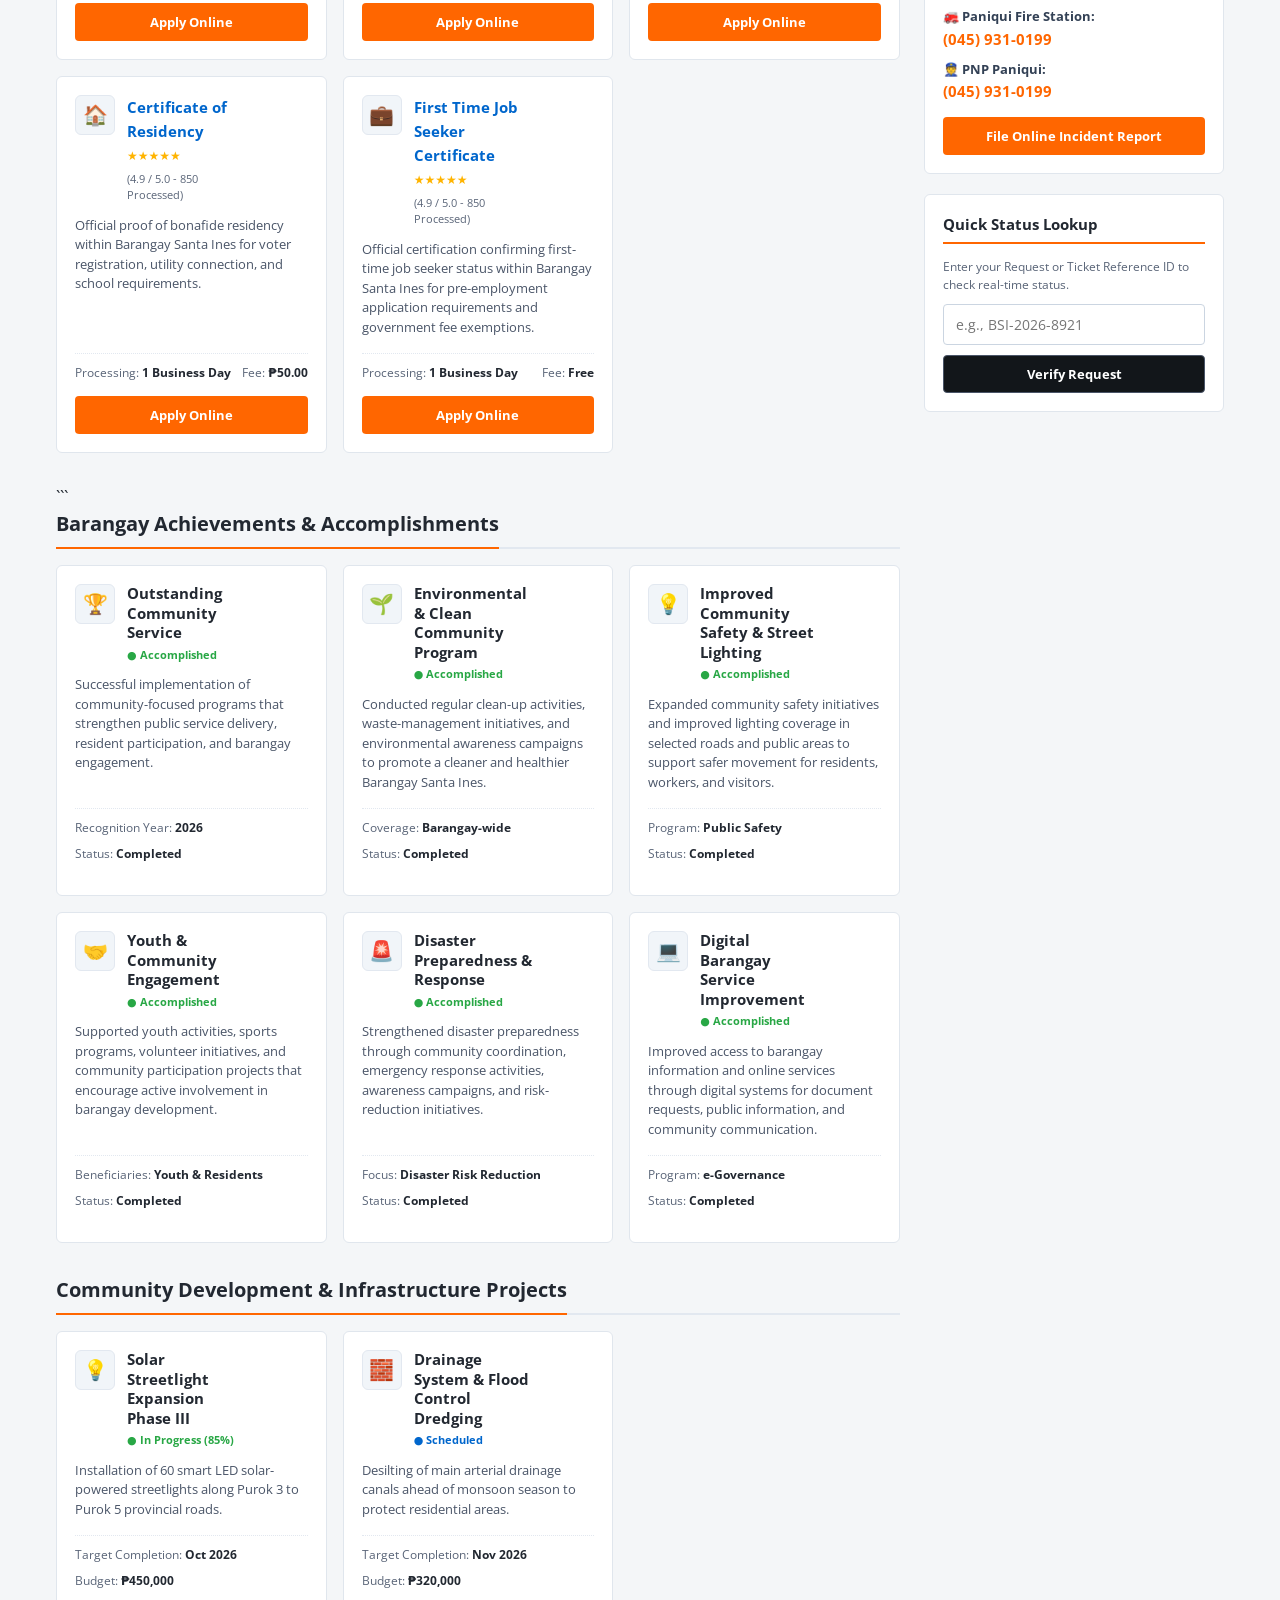
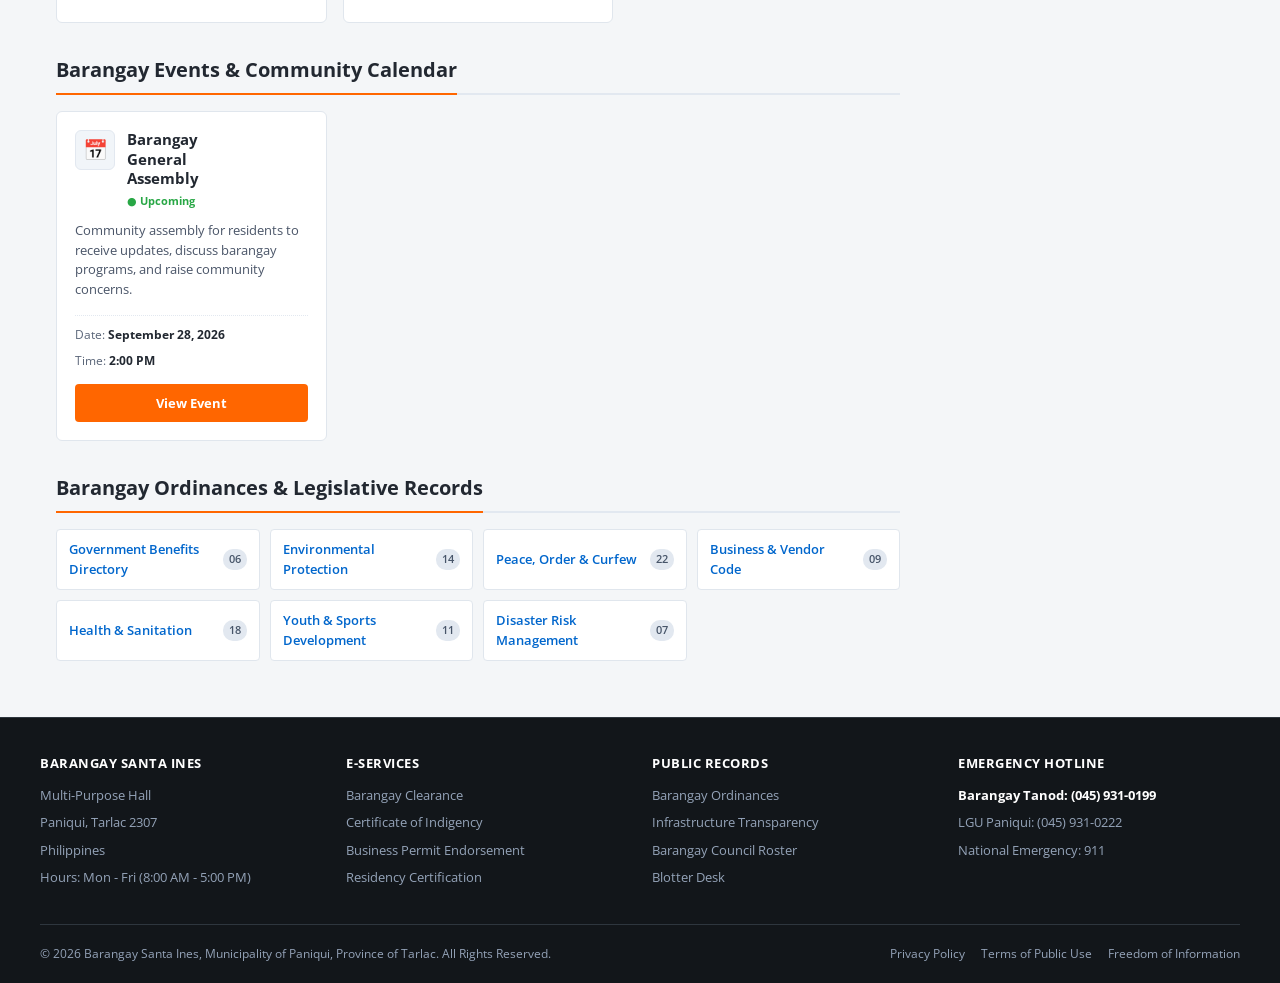
==== commit d6210426: "Update index.html" ====
--- a/index.html
+++ b/index.html
@@ -1,14 +1,15 @@
 <!DOCTYPE html>
+
 <html lang="en">
 <head>
-  <meta charset="UTF-8">
-  <meta name="viewport" content="width=device-width, initial-scale=1.0">
-  <title>Barangay Santa Ines - Official Digital Government Portal</title>
-  <link rel="preconnect" href="https://fonts.googleapis.com">
-  <link rel="preconnect" href="https://fonts.gstatic.com" crossorigin>
-  <link rel="stylesheet" href="search.css">
-  <link href="https://fonts.googleapis.com/css2?family=Open+Sans:wght@400;600;700;800&display=swap" rel="stylesheet">
-  <style>
+<meta charset="utf-8"/>
+<meta content="width=device-width, initial-scale=1.0" name="viewport"/>
+<title>Barangay Santa Ines - Official Digital Government Portal</title>
+<link href="https://fonts.googleapis.com" rel="preconnect"/>
+<link crossorigin="" href="https://fonts.gstatic.com" rel="preconnect"/>
+<link href="search.css" rel="stylesheet"/>
+<link href="https://fonts.googleapis.com/css2?family=Open+Sans:wght@400;600;700;800&amp;display=swap" rel="stylesheet"/>
+<style>
     :root {
   --sf-orange: #ff6600;
   --sf-orange-hover: #e55b00;
@@ -1037,1269 +1038,2217 @@
 </style>
 </head>
 <body>
-
-  <!-- Top Navigation Header -->
-  <header class="top-nav">
-    <a href="#" class="brand-container">
-      <img src="brgyLOGO.png" alt="Santa Ines Logo" class="brand-logo">
-      <div class="brand-text">
-        <span class="brand-title">SANTA <span>INES</span></span>
-        <span class="brand-subtitle">e-Barangay Services</span>
-      </div>
-    </a>
-
-    <ul class="nav-links">
-      <li><a href="#services">Barangay Services</a></li>
-      <li><a href="government-benefits.html">Government Benefits</a></li>
-      <li><a href="#projects">Community Projects</a></li>
-      <li><a href="#directory">Directory</a></li>
-      <li><a href="#ordinances">Ordinances</a></li>
-      <li><a href="javascript:void(0)" onclick="openBlotterModal()">Report Concern</a></li>
-    </ul>
-
-    <div class="nav-actions">
-      <button class="btn btn-outline" onclick="openTrackModal()">Track Status</button>
-      <button class="btn btn-orange" onclick="openClearanceModal('General Barangay Clearance')">File Application</button>
-    </div>
-  </header>
-
-  <!-- Hero Section -->
-  <section class="hero">
-    <div class="hero-container">
-      <h1>The Complete Barangay E-Governance Portal</h1>
-      <p>Request official barangay clearances, verify resident records, track community infrastructure projects, and access public records in real-time.</p>
-      <strong><p>Working Hours : Mon - Fri (8:00 AM - 5:00 PM) </p></strong>
-      <!-- Global Search Box -->
-      <div class="search-box">
-        <input type="text" id="globalSearch" placeholder="Search for clearances, permits, ordinances, or barangay services..." onkeyup="filterServices()">
-        <button onclick="filterServices()">Search Portal</button>
-      </div>
-
-      <!-- Live Metric Counter Banner -->
-      <div class="stats-bar">
-        <div class="stat-item">
-          <div class="stat-number">14,820</div>
-          <div class="stat-label">Registered Residents</div>
-        </div>
-        <div class="stat-item">
-          <div class="stat-number" id="issuedCount">3,492</div>
-          <div class="stat-label">Certificates Issued</div>
-        </div>
-        <div class="stat-item">
-          <div class="stat-number">100%</div>
-          <div class="stat-label">Digital Resolution</div>
-        </div>
-        <div class="stat-item">
-          <div class="stat-number">24/7</div>
-          <div class="stat-label">Emergency Desk</div>
-        </div>
-      </div>
-    </div>
-  </section>
+<!-- Top Navigation Header -->
+<header class="top-nav">
+<a class="brand-container" href="#">
+<img alt="Santa Ines Logo" class="brand-logo" src="brgyLOGO.png"/>
+<div class="brand-text">
+<span class="brand-title">SANTA <span>INES</span></span>
+<span class="brand-subtitle">e-Barangay Services</span>
+</div>
+</a>
+<ul class="nav-links">
+<li><a href="#services">Barangay Services</a></li>
+<li><a href="government-benefits.html">Government Benefits</a></li>
+<li><a href="#projects">Community Projects</a></li>
+<li><a href="#directory">Directory</a></li>
+<li><a href="#ordinances">Ordinances</a></li>
+<li><a href="javascript:void(0)" onclick="openBlotterModal()">Report Concern</a></li>
+</ul>
+<div class="nav-actions">
+<button class="btn btn-outline" onclick="openTrackModal()">Track Status</button>
+<button class="btn btn-orange" onclick="openClearanceModal('General Barangay Clearance')">File Application</button>
+</div>
+</header>
+<!-- Hero Section -->
+<section class="hero">
+<div class="hero-container">
+<h1>The Complete Barangay E-Governance Portal</h1>
+<p>Request official barangay clearances, verify resident records, track community infrastructure projects, and access public records in real-time.</p>
+<strong><p>Working Hours : Mon - Fri (8:00 AM - 5:00 PM) </p></strong>
+<!-- Global Search Box -->
+<div class="search-box">
+<input id="globalSearch" onkeyup="filterServices()" placeholder="Search for clearances, permits, ordinances, or barangay services..." type="text"/>
+<button onclick="filterServices()">Search Portal</button>
+</div>
+<!-- Live Metric Counter Banner -->
+<div class="stats-bar">
+<div class="stat-item">
+<div class="stat-number">14,820</div>
+<div class="stat-label">Registered Residents</div>
+</div>
+<div class="stat-item">
+<div class="stat-number" id="issuedCount">3,492</div>
+<div class="stat-label">Certificates Issued</div>
+</div>
+<div class="stat-item">
+<div class="stat-number">100%</div>
+<div class="stat-label">Digital Resolution</div>
+</div>
+<div class="stat-item">
+<div class="stat-number">24/7</div>
+<div class="stat-label">Emergency Desk</div>
+</div>
+</div>
+</div>
+</section>
 <!-- Multi-Image Cycling Transition Section -->
 <section class="transition-section">
-  <div class="transition-slider-container">
-    
-    <!-- Slide 1 -->
-    <div class="slide active">
-      <img src="792090196_122242424906094148_7180084991833895957_n.jpg" alt="Barangay Santa Ines Community View" class="transition-image">
-      <div class="transition-overlay">
-        <span>Community First</span>
-        <p>Serving the Residents of Barangay Santa Ines with Integrity & Excellence</p>
-      </div>
-    </div>
-
-    <!-- Slide 2 -->
-    <div class="slide">
-      <img src="486056483_122182872782094148_9068234886463344285_n.jpg" alt="Barangay Hall Administrative Center" class="transition-image">
-      <div class="transition-overlay">
-        <span>Digital Governance</span>
-        <p>Streamlined Online Services & Fast Document Processing</p>
-      </div>
-    </div>
-
-    <!-- Slide 3 -->
-    <div class="slide">
-      <img src="515684071_122198055860094148_5308533843496873062_n.jpg" alt="Community Infrastructure & Projects" class="transition-image">
-      <div class="transition-overlay">
-        <span>Active Development</span>
-        <p>Building Safer Roads, Modern Infrastructure & Inclusive Programs</p>
-      </div>
-    </div>
-
-  </div>
+<div class="transition-slider-container">
+<!-- Slide 1 -->
+<div class="slide active">
+<img alt="Barangay Santa Ines Community View" class="transition-image" src="792090196_122242424906094148_7180084991833895957_n.jpg"/>
+<div class="transition-overlay">
+<span>Community First</span>
+<p>Serving the Residents of Barangay Santa Ines with Integrity &amp; Excellence</p>
+</div>
+</div>
+<!-- Slide 2 -->
+<div class="slide">
+<img alt="Barangay Hall Administrative Center" class="transition-image" src="486056483_122182872782094148_9068234886463344285_n.jpg"/>
+<div class="transition-overlay">
+<span>Digital Governance</span>
+<p>Streamlined Online Services &amp; Fast Document Processing</p>
+</div>
+</div>
+<!-- Slide 3 -->
+<div class="slide">
+<img alt="Community Infrastructure &amp; Projects" class="transition-image" src="515684071_122198055860094148_5308533843496873062_n.jpg"/>
+<div class="transition-overlay">
+<span>Active Development</span>
+<p>Building Safer Roads, Modern Infrastructure &amp; Inclusive Programs</p>
+</div>
+</div>
+</div>
 </section>
-
-  <!-- Main Content Layout -->
-  <main class="main-container">
-    
-    <!-- Left Column (Primary Directory & Listings) -->
-    <section>
-
-      <!-- Barangay Santa Ines Photo Gallery -->
-
+<!-- Main Content Layout -->
+<main class="main-container">
+<!-- Left Column (Primary Directory & Listings) -->
+<section>
+<!-- Barangay Santa Ines Photo Gallery -->
 <div class="section-title" id="gallery">
-  <span>Barangay Santa Ines Featured Events Photos</span>
-</div>
-
+<span>Barangay Santa Ines Featured Events Photos</span>
+</div>
 <div class="gallery-slider">
-
-  <button class="gallery-arrow gallery-prev" onclick="moveGallery(-1)" aria-label="Previous photo">
+<button aria-label="Previous photo" class="gallery-arrow gallery-prev" onclick="moveGallery(-1)">
     ❮
   </button>
-
-  <div class="gallery-track-container">
-    <div class="barangay-gallery" id="barangayGallery">
+<div class="gallery-track-container">
+<div class="barangay-gallery" id="barangayGallery">
 
 ```
   <!-- Community Activities -->
-  <div class="gallery-card">
-    <img src="792109356_122242425812094148_3966266776684682550_n.jpg"
-         alt="Barangay Santa Ines Community Activities"
-         loading="lazy">
-    <div class="gallery-overlay">
-      <span>Community Activities</span>
-      <p>Community gatherings, programs, and public service activities.</p>
-    </div>
+<div class="gallery-card">
+<img alt="Barangay Santa Ines Community Activities" loading="lazy" src="792109356_122242425812094148_3966266776684682550_n.jpg"/>
+<div class="gallery-overlay">
+<span>Community Activities</span>
+<p>Community gatherings, programs, and public service activities.</p>
+</div>
+</div>
+<!-- Barangay Hall -->
+<div class="gallery-card">
+<img alt="Barangay Santa Ines Hall" loading="lazy" src="789679888_2063816620924594_1176141089592297391_n.jpg"/>
+<div class="gallery-overlay">
+<span>Barangay Hall</span>
+<p>Barangay Santa Ines administrative and community center.</p>
+</div>
+</div>
+<!-- Disaster Response -->
+<div class="gallery-card">
+<img alt="Barangay Santa Ines Immediate Emergency Response Activities" loading="lazy" src="657472230_122228000996094148_8046822310188159120_n.jpg"/>
+<div class="gallery-overlay">
+<span>Emergency Response</span>
+<p>Emergency preparedness, response operations, and relief activities.</p>
+</div>
+</div>
+<!-- Infrastructure Projects -->
+<div class="gallery-card">
+<img alt="Barangay Santa Ines Infrastructure Projects" loading="lazy" src="656551650_122227751294094148_946408568073443138_n.jpg"/>
+<div class="gallery-overlay">
+<span>Infrastructure Projects</span>
+<p>Road, drainage, lighting, and community improvement projects.</p>
+</div>
+</div>
+<!-- Health -->
+<div class="gallery-card">
+<img alt="Health Services" loading="lazy" src="663189622_122228962124094148_6442473490748682665_n.jpg"/>
+<div class="gallery-overlay">
+<span>Health Programs &amp; Services</span>
+<p>Prioritizing citizens to prevent health risks.</p>
+</div>
+</div>
+<!-- Clean-up Drives -->
+<div class="gallery-card">
+<img alt="Barangay Santa Ines Clean-up Drive" loading="lazy" src="783727632_122241364622094148_7258872288002436896_n.jpg"/>
+<div class="gallery-overlay">
+<span>Clean-up Drives</span>
+<p>Environmental activities and community cleanliness campaigns.</p>
+</div>
+</div>
+<!-- Sports Events -->
+<div class="gallery-card">
+<img alt="Barangay Santa Ines Sports Events" loading="lazy" src="786930157_122256448226090885_1000437174892445400_n.jpg"/>
+<div class="gallery-overlay">
+<span>Sports Events</span>
+<p>Barangay sports leagues, tournaments, and recreational activities.</p>
+</div>
+</div>
+<!-- Youth Activities -->
+<div class="gallery-card">
+<img alt="Barangay Santa Ines Youth Activities" loading="lazy" src="505080281_122210837456090885_8005276780604705660_n.jpg"/>
+<div class="gallery-overlay">
+<span>Youth Activities</span>
+<p>SK programs, youth development, volunteer work, and events.</p>
+</div>
+</div>
+</div>
+```
+
   </div>
-
-  <!-- Barangay Hall -->
-  <div class="gallery-card">
-    <img src="789679888_2063816620924594_1176141089592297391_n.jpg"
-         alt="Barangay Santa Ines Hall"
-         loading="lazy">
-    <div class="gallery-overlay">
-      <span>Barangay Hall</span>
-      <p>Barangay Santa Ines administrative and community center.</p>
-    </div>
-  </div>
-
-  <!-- Disaster Response -->
-  <div class="gallery-card">
-    <img src="657472230_122228000996094148_8046822310188159120_n.jpg"
-         alt="Barangay Santa Ines Immediate Emergency Response Activities"
-         loading="lazy">
-    <div class="gallery-overlay">
-      <span>Emergency Response</span>
-      <p>Emergency preparedness, response operations, and relief activities.</p>
-    </div>
-  </div>
-
-  <!-- Infrastructure Projects -->
-  <div class="gallery-card">
-    <img src="656551650_122227751294094148_946408568073443138_n.jpg"
-         alt="Barangay Santa Ines Infrastructure Projects"
-         loading="lazy">
-    <div class="gallery-overlay">
-      <span>Infrastructure Projects</span>
-      <p>Road, drainage, lighting, and community improvement projects.</p>
-    </div>
-  </div>
-
-  <!-- Health -->
-  <div class="gallery-card">
-    <img src="663189622_122228962124094148_6442473490748682665_n.jpg"
-         alt="Health Services"
-         loading="lazy">
-    <div class="gallery-overlay">
-      <span>Health Programs & Services</span>
-      <p>Prioritizing citizens to prevent health risks.</p>
-    </div>
-  </div>
-
-  <!-- Clean-up Drives -->
-  <div class="gallery-card">
-    <img src="783727632_122241364622094148_7258872288002436896_n.jpg"
-         alt="Barangay Santa Ines Clean-up Drive"
-         loading="lazy">
-    <div class="gallery-overlay">
-      <span>Clean-up Drives</span>
-      <p>Environmental activities and community cleanliness campaigns.</p>
-    </div>
-  </div>
-
-  <!-- Sports Events -->
-  <div class="gallery-card">
-    <img src="786930157_122256448226090885_1000437174892445400_n.jpg"
-         alt="Barangay Santa Ines Sports Events"
-         loading="lazy">
-    <div class="gallery-overlay">
-      <span>Sports Events</span>
-      <p>Barangay sports leagues, tournaments, and recreational activities.</p>
-    </div>
-  </div>
-
-  <!-- Youth Activities -->
-  <div class="gallery-card">
-    <img src="505080281_122210837456090885_8005276780604705660_n.jpg"
-         alt="Barangay Santa Ines Youth Activities"
-         loading="lazy">
-    <div class="gallery-overlay">
-      <span>Youth Activities</span>
-      <p>SK programs, youth development, volunteer work, and events.</p>
-    </div>
-  </div>
-
-</div>
-```
-
-  </div>
-
-  <button class="gallery-arrow gallery-next" onclick="moveGallery(1)" aria-label="Next photo">
+<button aria-label="Next photo" class="gallery-arrow gallery-next" onclick="moveGallery(1)">
     ❯
   </button>
-
-</div>
-
+</div>
 <!-- Gallery Indicators -->
-
 <div class="gallery-dots" id="galleryDots"></div>
-
-      
-      <!-- Online Barangay Services Grid -->
-      <div class="section-title" id="services">
-        <span>Featured Barangay Services & Document Applications</span>
-      </div>
-
-      <div class="cards-grid" id="servicesGrid">
-        
-        <!-- Card 1 -->
-        <div class="sf-card" data-title="Barangay Clearance">
-          <span class="badge-choice">Most Requested</span>
-          <div>
-            <div class="card-header-group">
-              <div class="card-icon">📄</div>
-              <div>
-                <a href="javascript:void(0)" class="card-title" onclick="openClearanceModal('Barangay Clearance')">Barangay Clearance</a>
-                <div class="card-rating">
-                  <span class="stars">★★★★★</span>
-                  <span>(4.9 / 5.0 - 1,280 Processed)</span>
-                </div>
-              </div>
-            </div>
-            <p class="card-description">Official document required for employment, postal ID, bank transactions, and legal identification verification.</p>
-          </div>
-          <div>
-            <div class="card-meta">
-              <span>Processing: <strong>1 Business Day</strong></span>
-              <span>Fee: <strong>₱50.00</strong></span>
-            </div>
-            <button class="btn btn-orange" style="width:100%; justify-content:center;" onclick="openClearanceModal('Barangay Clearance')">Apply Online</button>
-          </div>
-        </div>
-
-        <!-- Card 2 -->
-        <div class="sf-card" data-title="Certificate of Indigency">
-          <span class="badge-choice">Free Service</span>
-          <div>
-            <div class="card-header-group">
-              <div class="card-icon">🏥</div>
-              <div>
-                <a href="javascript:void(0)" class="card-title" onclick="openClearanceModal('Certificate of Indigency')">Certificate of Indigency</a>
-                <div class="card-rating">
-                  <span class="stars">★★★★★</span>
-                  <span>(5.0 / 5.0 - 940 Processed)</span>
-                </div>
-              </div>
-            </div>
-            <p class="card-description">Issued for medical assistance, educational scholarship, financial aid, and DSWD program enrollment.</p>
-          </div>
-          <div>
-            <div class="card-meta">
-              <span>Processing: <strong>Same Day</strong></span>
-              <span>Fee: <strong>FREE</strong></span>
-            </div>
-            <button class="btn btn-orange" style="width:100%; justify-content:center;" onclick="openClearanceModal('Certificate of Indigency')">Apply Online</button>
-          </div>
-        </div>
-
-        <!-- Card 3 -->
-        <div class="sf-card" data-title="Business Permit Clearance">
-          <div>
-            <div class="card-header-group">
-              <div class="card-icon">🏪</div>
-              <div>
-                <a href="javascript:void(0)" class="card-title" onclick="openClearanceModal('Business Permit Clearance')">Business Permit Clearance</a>
-                <div class="card-rating">
-                  <span class="stars">★★★★☆</span>
-                  <span>(4.8 / 5.0 - 310 Processed)</span>
-                </div>
-              </div>
-            </div>
-            <p class="card-description">Required endorsement for sari-sari stores, commercial establishments, and micro-enterprises operating within Sta. Ines.</p>
-          </div>
-          <div>
-            <div class="card-meta">
-              <span>Processing: <strong>2 Business Days</strong></span>
-              <span>Fee: <strong>₱150.00</strong></span>
-            </div>
-            <button class="btn btn-orange" style="width:100%; justify-content:center;" onclick="openClearanceModal('Business Permit Clearance')">Apply Online</button>
-          </div>
-        </div>
-
-        <!-- Card 4 -->
-        <div class="sf-card" data-title="Certificate of Residency">
-          <div>
-            <div class="card-header-group">
-              <div class="card-icon">🏠</div>
-              <div>
-                <a href="javascript:void(0)" class="card-title" onclick="openClearanceModal('Certificate of Residency')">Certificate of Residency</a>
-                <div class="card-rating">
-                  <span class="stars">★★★★★</span>
-                  <span>(4.9 / 5.0 - 850 Processed)</span>
-                </div>
-              </div>
-            </div>
-            <p class="card-description">Official proof of bonafide residency within Barangay Santa Ines for voter registration, utility connection, and school requirements.</p>
-          </div>
-          <div>
-            <div class="card-meta">
-              <span>Processing: <strong>1 Business Day</strong></span>
-              <span>Fee: <strong>₱50.00</strong></span>
-            </div>
-            <button class="btn btn-orange" style="width:100%; justify-content:center;" onclick="openClearanceModal('Certificate of Residency')">Apply Online</button>
-          </div>
-        </div>
-
-        <!-- Card 5 -->
-        <div class="sf-card" data-title="First Time Job Seeker Certificate">
-          <div>
-            <div class="card-header-group">
-              <div class="card-icon">💼</div>
-              <div>
-                <a href="javascript:void(0)" class="card-title" onclick="openClearanceModal('First Time Job Seeker Certificate')">First Time Job Seeker Certificate</a>
-                <div class="card-rating">
-                  <span class="stars">★★★★★</span>
-                  <span>(4.9 / 5.0 - 850 Processed)</span>
-                </div>
-              </div>
-            </div>
-            <p class="card-description">Official certification confirming first-time job seeker status within Barangay Santa Ines for pre-employment application requirements and government fee exemptions.</p>
-          </div>
-          <div>
-            <div class="card-meta">
-              <span>Processing: <strong>1 Business Day</strong></span>
-              <span>Fee: <strong>Free</strong></span>
-            </div>
-            <button class="btn btn-orange" style="width:100%; justify-content:center;" onclick="openClearanceModal('First Time Job Seeker Certificate')">Apply Online</button>
-          </div>
-        </div>
-
-      </div>
+<!-- Online Barangay Services Grid -->
+<div class="section-title" id="services">
+<span>Featured Barangay Services &amp; Document Applications</span>
+</div>
+<div class="cards-grid" id="servicesGrid">
+<!-- Card 1 -->
+<div class="sf-card" data-title="Barangay Clearance">
+<span class="badge-choice">Most Requested</span>
+<div>
+<div class="card-header-group">
+<div class="card-icon">📄</div>
+<div>
+<a class="card-title" href="javascript:void(0)" onclick="openClearanceModal('Barangay Clearance')">Barangay Clearance</a>
+<div class="card-rating">
+<span class="stars">★★★★★</span>
+<span>(4.9 / 5.0 - 1,280 Processed)</span>
+</div>
+</div>
+</div>
+<p class="card-description">Official document required for employment, postal ID, bank transactions, and legal identification verification.</p>
+</div>
+<div>
+<div class="card-meta">
+<span>Processing: <strong>1 Business Day</strong></span>
+<span>Fee: <strong>₱50.00</strong></span>
+</div>
+<button class="btn btn-orange" onclick="openClearanceModal('Barangay Clearance')" style="width:100%; justify-content:center;">Apply Online</button>
+</div>
+</div>
+<!-- Card 2 -->
+<div class="sf-card" data-title="Certificate of Indigency">
+<span class="badge-choice">Free Service</span>
+<div>
+<div class="card-header-group">
+<div class="card-icon">🏥</div>
+<div>
+<a class="card-title" href="javascript:void(0)" onclick="openClearanceModal('Certificate of Indigency')">Certificate of Indigency</a>
+<div class="card-rating">
+<span class="stars">★★★★★</span>
+<span>(5.0 / 5.0 - 940 Processed)</span>
+</div>
+</div>
+</div>
+<p class="card-description">Issued for medical assistance, educational scholarship, financial aid, and DSWD program enrollment.</p>
+</div>
+<div>
+<div class="card-meta">
+<span>Processing: <strong>Same Day</strong></span>
+<span>Fee: <strong>FREE</strong></span>
+</div>
+<button class="btn btn-orange" onclick="openClearanceModal('Certificate of Indigency')" style="width:100%; justify-content:center;">Apply Online</button>
+</div>
+</div>
+<!-- Card 3 -->
+<div class="sf-card" data-title="Business Permit Clearance">
+<div>
+<div class="card-header-group">
+<div class="card-icon">🏪</div>
+<div>
+<a class="card-title" href="javascript:void(0)" onclick="openClearanceModal('Business Permit Clearance')">Business Permit Clearance</a>
+<div class="card-rating">
+<span class="stars">★★★★☆</span>
+<span>(4.8 / 5.0 - 310 Processed)</span>
+</div>
+</div>
+</div>
+<p class="card-description">Required endorsement for sari-sari stores, commercial establishments, and micro-enterprises operating within Sta. Ines.</p>
+</div>
+<div>
+<div class="card-meta">
+<span>Processing: <strong>2 Business Days</strong></span>
+<span>Fee: <strong>₱150.00</strong></span>
+</div>
+<button class="btn btn-orange" onclick="openClearanceModal('Business Permit Clearance')" style="width:100%; justify-content:center;">Apply Online</button>
+</div>
+</div>
+<!-- Card 4 -->
+<div class="sf-card" data-title="Certificate of Residency">
+<div>
+<div class="card-header-group">
+<div class="card-icon">🏠</div>
+<div>
+<a class="card-title" href="javascript:void(0)" onclick="openClearanceModal('Certificate of Residency')">Certificate of Residency</a>
+<div class="card-rating">
+<span class="stars">★★★★★</span>
+<span>(4.9 / 5.0 - 850 Processed)</span>
+</div>
+</div>
+</div>
+<p class="card-description">Official proof of bonafide residency within Barangay Santa Ines for voter registration, utility connection, and school requirements.</p>
+</div>
+<div>
+<div class="card-meta">
+<span>Processing: <strong>1 Business Day</strong></span>
+<span>Fee: <strong>₱50.00</strong></span>
+</div>
+<button class="btn btn-orange" onclick="openClearanceModal('Certificate of Residency')" style="width:100%; justify-content:center;">Apply Online</button>
+</div>
+</div>
+<!-- Card 5 -->
+<div class="sf-card" data-title="First Time Job Seeker Certificate">
+<div>
+<div class="card-header-group">
+<div class="card-icon">💼</div>
+<div>
+<a class="card-title" href="javascript:void(0)" onclick="openClearanceModal('First Time Job Seeker Certificate')">First Time Job Seeker Certificate</a>
+<div class="card-rating">
+<span class="stars">★★★★★</span>
+<span>(4.9 / 5.0 - 850 Processed)</span>
+</div>
+</div>
+</div>
+<p class="card-description">Official certification confirming first-time job seeker status within Barangay Santa Ines for pre-employment application requirements and government fee exemptions.</p>
+</div>
+<div>
+<div class="card-meta">
+<span>Processing: <strong>1 Business Day</strong></span>
+<span>Fee: <strong>Free</strong></span>
+</div>
+<button class="btn btn-orange" onclick="openClearanceModal('First Time Job Seeker Certificate')" style="width:100%; justify-content:center;">Apply Online</button>
+</div>
+</div>
+</div>
 
       ```
   <!-- Barangay Achievements & Accomplishments -->
-  <div class="section-title" id="achievements">
-    <span>Barangay Achievements & Accomplishments</span>
-  </div>
-
-  <div class="cards-grid">
-
-    <!-- Achievement 1 -->
-    <div class="sf-card">
-      <div>
-        <div class="card-header-group">
-          <div class="card-icon">🏆</div>
-          <div>
-            <div class="card-title" style="color:var(--sf-text-main);">
+<div class="section-title" id="achievements">
+<span>Barangay Achievements &amp; Accomplishments</span>
+</div>
+<div class="cards-grid">
+<!-- Achievement 1 -->
+<div class="sf-card">
+<div>
+<div class="card-header-group">
+<div class="card-icon">🏆</div>
+<div>
+<div class="card-title" style="color:var(--sf-text-main);">
               Outstanding Community Service
             </div>
-            <div class="card-rating">
-              <span style="color:var(--sf-green); font-weight:700;">● Accomplished</span>
-            </div>
-          </div>
-        </div>
-
-        <p class="card-description">
+<div class="card-rating">
+<span style="color:var(--sf-green); font-weight:700;">● Accomplished</span>
+</div>
+</div>
+</div>
+<p class="card-description">
           Successful implementation of community-focused programs that
           strengthen public service delivery, resident participation,
           and barangay engagement.
         </p>
-      </div>
-
-      <div class="card-meta">
-        <span>Recognition Year: <strong>2026</strong></span>
-        <span>Status: <strong>Completed</strong></span>
-      </div>
-    </div>
-
-    <!-- Achievement 2 -->
-    <div class="sf-card">
-      <div>
-        <div class="card-header-group">
-          <div class="card-icon">🌱</div>
-          <div>
-            <div class="card-title" style="color:var(--sf-text-main);">
-              Environmental & Clean Community Program
+</div>
+<div class="card-meta">
+<span>Recognition Year: <strong>2026</strong></span>
+<span>Status: <strong>Completed</strong></span>
+</div>
+</div>
+<!-- Achievement 2 -->
+<div class="sf-card">
+<div>
+<div class="card-header-group">
+<div class="card-icon">🌱</div>
+<div>
+<div class="card-title" style="color:var(--sf-text-main);">
+              Environmental &amp; Clean Community Program
             </div>
-            <div class="card-rating">
-              <span style="color:var(--sf-green); font-weight:700;">● Accomplished</span>
-            </div>
-          </div>
-        </div>
-
-        <p class="card-description">
+<div class="card-rating">
+<span style="color:var(--sf-green); font-weight:700;">● Accomplished</span>
+</div>
+</div>
+</div>
+<p class="card-description">
           Conducted regular clean-up activities, waste-management
           initiatives, and environmental awareness campaigns to promote
           a cleaner and healthier Barangay Santa Ines.
         </p>
-      </div>
-
-      <div class="card-meta">
-        <span>Coverage: <strong>Barangay-wide</strong></span>
-        <span>Status: <strong>Completed</strong></span>
-      </div>
-    </div>
-
-    <!-- Achievement 3 -->
-    <div class="sf-card">
-      <div>
-        <div class="card-header-group">
-          <div class="card-icon">💡</div>
-          <div>
-            <div class="card-title" style="color:var(--sf-text-main);">
-              Improved Community Safety & Street Lighting
+</div>
+<div class="card-meta">
+<span>Coverage: <strong>Barangay-wide</strong></span>
+<span>Status: <strong>Completed</strong></span>
+</div>
+</div>
+<!-- Achievement 3 -->
+<div class="sf-card">
+<div>
+<div class="card-header-group">
+<div class="card-icon">💡</div>
+<div>
+<div class="card-title" style="color:var(--sf-text-main);">
+              Improved Community Safety &amp; Street Lighting
             </div>
-            <div class="card-rating">
-              <span style="color:var(--sf-green); font-weight:700;">● Accomplished</span>
-            </div>
-          </div>
-        </div>
-
-        <p class="card-description">
+<div class="card-rating">
+<span style="color:var(--sf-green); font-weight:700;">● Accomplished</span>
+</div>
+</div>
+</div>
+<p class="card-description">
           Expanded community safety initiatives and improved lighting
           coverage in selected roads and public areas to support safer
           movement for residents, workers, and visitors.
         </p>
-      </div>
-
-      <div class="card-meta">
-        <span>Program: <strong>Public Safety</strong></span>
-        <span>Status: <strong>Completed</strong></span>
-      </div>
-    </div>
-
-    <!-- Achievement 4 -->
-    <div class="sf-card">
-      <div>
-        <div class="card-header-group">
-          <div class="card-icon">🤝</div>
-          <div>
-            <div class="card-title" style="color:var(--sf-text-main);">
-              Youth & Community Engagement
+</div>
+<div class="card-meta">
+<span>Program: <strong>Public Safety</strong></span>
+<span>Status: <strong>Completed</strong></span>
+</div>
+</div>
+<!-- Achievement 4 -->
+<div class="sf-card">
+<div>
+<div class="card-header-group">
+<div class="card-icon">🤝</div>
+<div>
+<div class="card-title" style="color:var(--sf-text-main);">
+              Youth &amp; Community Engagement
             </div>
-            <div class="card-rating">
-              <span style="color:var(--sf-green); font-weight:700;">● Accomplished</span>
-            </div>
-          </div>
-        </div>
-
-        <p class="card-description">
+<div class="card-rating">
+<span style="color:var(--sf-green); font-weight:700;">● Accomplished</span>
+</div>
+</div>
+</div>
+<p class="card-description">
           Supported youth activities, sports programs, volunteer
           initiatives, and community participation projects that encourage
           active involvement in barangay development.
         </p>
-      </div>
-
-      <div class="card-meta">
-        <span>Beneficiaries: <strong>Youth & Residents</strong></span>
-        <span>Status: <strong>Completed</strong></span>
-      </div>
-    </div>
-
-    <!-- Achievement 5 -->
-    <div class="sf-card">
-      <div>
-        <div class="card-header-group">
-          <div class="card-icon">🚨</div>
-          <div>
-            <div class="card-title" style="color:var(--sf-text-main);">
-              Disaster Preparedness & Response
+</div>
+<div class="card-meta">
+<span>Beneficiaries: <strong>Youth &amp; Residents</strong></span>
+<span>Status: <strong>Completed</strong></span>
+</div>
+</div>
+<!-- Achievement 5 -->
+<div class="sf-card">
+<div>
+<div class="card-header-group">
+<div class="card-icon">🚨</div>
+<div>
+<div class="card-title" style="color:var(--sf-text-main);">
+              Disaster Preparedness &amp; Response
             </div>
-            <div class="card-rating">
-              <span style="color:var(--sf-green); font-weight:700;">● Accomplished</span>
-            </div>
-          </div>
-        </div>
-
-        <p class="card-description">
+<div class="card-rating">
+<span style="color:var(--sf-green); font-weight:700;">● Accomplished</span>
+</div>
+</div>
+</div>
+<p class="card-description">
           Strengthened disaster preparedness through community
           coordination, emergency response activities, awareness
           campaigns, and risk-reduction initiatives.
         </p>
-      </div>
-
-      <div class="card-meta">
-        <span>Focus: <strong>Disaster Risk Reduction</strong></span>
-        <span>Status: <strong>Completed</strong></span>
-      </div>
-    </div>
-
-    <!-- Achievement 6 -->
-    <div class="sf-card">
-      <div>
-        <div class="card-header-group">
-          <div class="card-icon">💻</div>
-          <div>
-            <div class="card-title" style="color:var(--sf-text-main);">
+</div>
+<div class="card-meta">
+<span>Focus: <strong>Disaster Risk Reduction</strong></span>
+<span>Status: <strong>Completed</strong></span>
+</div>
+</div>
+<!-- Achievement 6 -->
+<div class="sf-card">
+<div>
+<div class="card-header-group">
+<div class="card-icon">💻</div>
+<div>
+<div class="card-title" style="color:var(--sf-text-main);">
               Digital Barangay Service Improvement
             </div>
-            <div class="card-rating">
-              <span style="color:var(--sf-green); font-weight:700;">● Accomplished</span>
-            </div>
-          </div>
-        </div>
-
-        <p class="card-description">
+<div class="card-rating">
+<span style="color:var(--sf-green); font-weight:700;">● Accomplished</span>
+</div>
+</div>
+</div>
+<p class="card-description">
           Improved access to barangay information and online services
           through digital systems for document requests, public
           information, and community communication.
         </p>
-      </div>
-
-      <div class="card-meta">
-        <span>Program: <strong>e-Governance</strong></span>
-        <span>Status: <strong>Completed</strong></span>
-
-      </div>
-    </div>
-
-  </div>
-
-  
-
-      <!-- Infrastructure Projects & Community Corner -->
-      <div class="section-title" id="projects">
-        <span>Community Development & Infrastructure Projects</span>
-      </div>
-
-      <div class="cards-grid">
-        <div class="sf-card">
-          <div>
-            <div class="card-header-group">
-              <div class="card-icon">💡</div>
-              <div>
-                <div class="card-title" style="color:var(--sf-text-main);">Solar Streetlight Expansion Phase III</div>
-                <div class="card-rating"><span style="color:var(--sf-green); font-weight:700;">● In Progress (85%)</span></div>
-              </div>
-            </div>
-            <p class="card-description">Installation of 60 smart LED solar-powered streetlights along Purok 3 to Purok 5 provincial roads.</p>
-          </div>
-          <div class="card-meta">
-            <span>Target Completion: <strong>Oct 2026</strong></span>
-            <span>Budget: <strong>₱450,000</strong></span>
-          </div>
-        </div>
-
-        <div class="sf-card">
-          <div>
-            <div class="card-header-group">
-              <div class="card-icon">🧱</div>
-              <div>
-                <div class="card-title" style="color:var(--sf-text-main);">Drainage System & Flood Control Dredging</div>
-                <div class="card-rating"><span style="color:var(--sf-blue); font-weight:700;">● Scheduled</span></div>
-              </div>
-            </div>
-            <p class="card-description">Desilting of main arterial drainage canals ahead of monsoon season to protect residential areas.</p>
-          </div>
-          <div class="card-meta">
-            <span>Target Completion: <strong>Nov 2026</strong></span>
-            <span>Budget: <strong>₱320,000</strong></span>
-          </div>
-        </div>
-      </div>
-      
-      <!-- Barangay Events & Community Calendar -->
+</div>
+<div class="card-meta">
+<span>Program: <strong>e-Governance</strong></span>
+<span>Status: <strong>Completed</strong></span>
+</div>
+</div>
+</div>
+<!-- Infrastructure Projects & Community Corner -->
+<div class="section-title" id="projects">
+<span>Community Development &amp; Infrastructure Projects</span>
+</div>
+<div class="cards-grid">
+<div class="sf-card">
+<div>
+<div class="card-header-group">
+<div class="card-icon">💡</div>
+<div>
+<div class="card-title" style="color:var(--sf-text-main);">Solar Streetlight Expansion Phase III</div>
+<div class="card-rating"><span style="color:var(--sf-green); font-weight:700;">● In Progress (85%)</span></div>
+</div>
+</div>
+<p class="card-description">Installation of 60 smart LED solar-powered streetlights along Purok 3 to Purok 5 provincial roads.</p>
+</div>
+<div class="card-meta">
+<span>Target Completion: <strong>Oct 2026</strong></span>
+<span>Budget: <strong>₱450,000</strong></span>
+</div>
+</div>
+<div class="sf-card">
+<div>
+<div class="card-header-group">
+<div class="card-icon">🧱</div>
+<div>
+<div class="card-title" style="color:var(--sf-text-main);">Drainage System &amp; Flood Control Dredging</div>
+<div class="card-rating"><span style="color:var(--sf-blue); font-weight:700;">● Scheduled</span></div>
+</div>
+</div>
+<p class="card-description">Desilting of main arterial drainage canals ahead of monsoon season to protect residential areas.</p>
+</div>
+<div class="card-meta">
+<span>Target Completion: <strong>Nov 2026</strong></span>
+<span>Budget: <strong>₱320,000</strong></span>
+</div>
+</div>
+</div>
+<!-- Barangay Events & Community Calendar -->
 <div class="section-title" id="events">
-  <span>Barangay Events & Community Calendar</span>
-</div>
-
+<span>Barangay Events &amp; Community Calendar</span>
+</div>
 <div class="cards-grid">
-
-  <div class="sf-card">
-    <div>
-      <div class="card-header-group">
-        <div class="card-icon">📅</div>
-        <div>
-          <div class="card-title" style="color:var(--sf-text-main);">
+<div class="sf-card">
+<div>
+<div class="card-header-group">
+<div class="card-icon">📅</div>
+<div>
+<div class="card-title" style="color:var(--sf-text-main);">
             Barangay General Assembly
           </div>
-          <div class="card-rating">
-            <span style="color:var(--sf-green); font-weight:700;">
+<div class="card-rating">
+<span style="color:var(--sf-green); font-weight:700;">
               ● Upcoming
             </span>
-          </div>
-        </div>
-      </div>
-
-      <p class="card-description">
+</div>
+</div>
+</div>
+<p class="card-description">
         Community assembly for residents to receive updates, discuss
         barangay programs, and raise community concerns.
       </p>
-    </div>
-
-    <div class="card-meta">
-      <span>Date: <strong>September 28, 2026</strong></span>
-      <span>Time: <strong>2:00 PM</strong></span>
-    </div>
-
-    <button class="btn btn-orange"
-      style="width:100%; justify-content:center;"
-      onclick="showToast('Event registration feature coming soon.')">
+</div>
+<div class="card-meta">
+<span>Date: <strong>September 28, 2026</strong></span>
+<span>Time: <strong>2:00 PM</strong></span>
+</div>
+<button class="btn btn-orange" onclick="showToast('Event registration feature coming soon.')" style="width:100%; justify-content:center;">
       View Event
     </button>
-  </div>
-
-</div>
-      <!-- Barangay Ordinances Categories Directory -->
+</div>
+</div>
+<!-- Barangay Ordinances Categories Directory -->
 <div class="section-title" id="ordinances">
-  <span>Barangay Ordinances & Legislative Records</span>
-</div>
-
+<span>Barangay Ordinances &amp; Legislative Records</span>
+</div>
 <div class="categories-grid">
-  <a href="government-benefits.html" class="cat-item">
-  <span>Government Benefits Directory</span>
-  <span class="cat-count">06</span>
+<a class="cat-item" href="government-benefits.html">
+<span>Government Benefits Directory</span>
+<span class="cat-count">06</span>
 </a>
-  <a href="environmental-protection.html" class="cat-item">
-    <span>Environmental Protection</span>
-    <span class="cat-count">14</span>
-  </a>
-  <a href="peace-order-curfew.html" class="cat-item">
-    <span>Peace, Order & Curfew</span>
-    <span class="cat-count">22</span>
-  </a>
-  <a href="business-vendor-code.html" class="cat-item">
-    <span>Business & Vendor Code</span>
-    <span class="cat-count">09</span>
-  </a>
-  <a href="health-sanitation.html" class="cat-item">
-    <span>Health & Sanitation</span>
-    <span class="cat-count">18</span>
-  </a>
-  <a href="youth-sports-development.html" class="cat-item">
-    <span>Youth & Sports Development</span>
-    <span class="cat-count">11</span>
-  </a>
-  <a href="disaster-risk-management.html" class="cat-item">
-    <span>Disaster Risk Management</span>
-    <span class="cat-count">07</span>
-  </a>
-</div>
-
-    </section>
-
-    <!-- Right Sidebar (Barangay Information & Emergency Directory) -->
-    <aside>
-      
-      <!-- Barangay Officials List Widget -->
-      <div class="sidebar-widget" id="directory">
-        <div class="widget-title">Barangay Council</div>
-        
-        <div class="official-item">
-          <div class="official-avatar" style="background:#ff6600; color:#fff;">PB</div>
-          <div class="official-info">
-            <h5>Hon. Melgazar C. Balancio Jr.</h5>
-            <p>Punong Barangay (Captain)</p>
-          </div>
-        </div>
-
-        <div class="official-item">
-          <div class="official-avatar">K1</div>
-          <div class="official-info">
-            <h5>Hon. Yolanda F. Antolin</h5>
-            <p>Kagawad - Health & Sanitation</p>
-          </div>
-        </div>
-
-        <div class="official-item">
-          <div class="official-avatar">K2</div>
-          <div class="official-info">
-            <h5>Hon. Jayvee C. Sevillaga</h5>
-            <p>Kagawad - Peace & Order</p>
-          </div>
-        </div>
-
-        <div class="official-item">
-          <div class="official-avatar">K3</div>
-          <div class="official-info">
-            <h5>Hon. Jing Cabanero</h5>
-            <p>Kagawad - Infrastructure</p>
-          </div>
-        </div>
-
-        <div class="official-item">
-          <div class="official-avatar">K4</div>
-          <div class="official-info">
-            <h5>Hon. Marnelyn Calpito</h5>
-            <p>Kagawad - Infrastructure</p>
-          </div>
-        </div>
-
-        <div class="official-item">
-          <div class="official-avatar">K5</div>
-          <div class="official-info">
-            <h5>Hon. Alvin C. Abuan</h5>
-            <p>Kagawad - Infrastructure</p>
-          </div>
-        </div>
-
-        <div class="official-item">
-          <div class="official-avatar">K6</div>
-          <div class="official-info">
-            <h5>Hon. Elner Calpito</h5>
-            <p>Kagawad - Infrastructure</p>
-          </div>
-        </div>
-
-        <div class="official-item">
-          <div class="official-avatar">K7</div>
-          <div class="official-info">
-            <h5>Hon. Jonathan Calpito</h5>
-            <p>Kagawad - Infrastructure</p>
-          </div>
-        </div>
-
-        <div class="official-item">
-          <div class="official-avatar">SK</div>
-          <div class="official-info">
-            <h5>Hon. Paulo C. Rabanal Jr.</h5>
-            <p>SK Chairperson</p>
-          </div>
-        </div>
-      </div>
-
-      <!-- Emergency Desk Hotline Widget -->
-      <div class="sidebar-widget">
-        <div class="widget-title">Emergency Contact Desk</div>
-        <div style="font-size:13px; line-height:1.6; color:#334155;">
-                    <p style="margin-bottom:8px;"><strong>🚨 Punong Barangay Hotline:</strong><br><span style="color:var(--sf-orange); font-weight:700; font-size:15px;">(045) 931-0199</span></p>
-          <p style="margin-bottom:8px;"><strong>🚨 Barangay Tanod Hotline:</strong><br><span style="color:var(--sf-orange); font-weight:700; font-size:15px;">(045) 931-0199</span></p>
-          <p style="margin-bottom:8px;"><strong>🚑 Sta. Ines Health Center:</strong><br><span style="color:var(--sf-orange); font-weight:700; font-size:15px;">(045) 931-0199</span></p>
-          <p style="margin-bottom:8px;"><strong>🚒 Paniqui Fire Station:</strong><br><span style="color:var(--sf-orange); font-weight:700; font-size:15px;">(045) 931-0199</span></p>
-          <p><strong>👮 PNP Paniqui:</strong><br><span style="color:var(--sf-orange); font-weight:700; font-size:15px;">(045) 931-0199</span></p>
-        </div>
-        <button class="btn btn-orange" style="width:100%; margin-top:14px; justify-content:center;" onclick="openBlotterModal()">File Online Incident Report</button>
-      </div>
-
-      <!-- Quick Document Verification Box -->
-      <div class="sidebar-widget">
-        <div class="widget-title">Quick Status Lookup</div>
-        <p style="font-size:12px; color:var(--sf-text-muted); margin-bottom:10px;">Enter your Request or Ticket Reference ID to check real-time status.</p>
-        <input type="text" id="quickTrackInput" class="form-control" placeholder="e.g., BSI-2026-8921" style="margin-bottom:10px;">
-        <button class="btn btn-outline" style="width:100%; justify-content:center; background:#12161a; color:#fff;" onclick="quickTrackLookup()">Verify Request</button>
-      </div>
-
-    </aside>
-
-  </main>
-
-  <!-- Application / Clearance Request Modal -->
-  <div class="modal-overlay" id="clearanceModal">
-    <div class="modal-window">
-      <div class="modal-header">
-        <div class="modal-title" id="clearanceModalTitle">File Document Application</div>
-        <button class="modal-close" onclick="closeModal('clearanceModal')">&times;</button>
-      </div>
-      <div class="modal-body">
-        <form id="clearanceForm" onsubmit="handleClearanceSubmit(event)">
-          <input type="hidden" id="appType" value="Barangay Clearance">
-          
-          <div class="form-group">
-            <label>Full Name (First, Middle, Last)</label>
-            <input type="text" id="appFullName" class="form-control" placeholder="e.g. Juan dela Cruz" required>
-          </div>
-
-          <div class="form-group">
-            <label>Complete Purok / Street Address</label>
-            <input type="text" id="appAddress" class="form-control" placeholder="e.g. Purok 2, Main Street" required>
-          </div>
-
-          <div class="form-group">
-            <label>Contact Number</label>
-            <input type="tel" id="appPhone" class="form-control" placeholder="e.g. 09171234567" required>
-          </div>
-
-          <div class="form-group">
-            <label>Purpose of Request</label>
-            <select id="appPurpose" class="form-control" required>
-              <option value="Employment Requirement">Local / Overseas Employment</option>
-              <option value="Postal / Government ID Application">ID Application (Postal, Passport, etc.)</option>
-              <option value="Bank Account Opening">Bank Account Opening</option>
-              <option value="School / Scholarship Requirement">School / Scholarship</option>
-              <option value="Business Operation Permit">Business Operation</option>
-            </select>
-          </div>
-
-          <button type="submit" class="btn btn-orange" style="width:100%; justify-content:center; padding:12px; margin-top:10px;">Submit Online Application</button>
-        </form>
-
-        <div id="clearanceResult" class="output-box" style="display:none;"></div>
-      </div>
-    </div>
-  </div>
-
-  <!-- Incident Report / Blotter Modal -->
-  <div class="modal-overlay" id="blotterModal">
-    <div class="modal-window">
-      <div class="modal-header">
-        <div class="modal-title">File Barangay Incident / Blotter Report</div>
-        <button class="modal-close" onclick="closeModal('blotterModal')">&times;</button>
-      </div>
-      <div class="modal-body">
-        <form id="blotterForm" onsubmit="handleBlotterSubmit(event)">
-          <div class="form-group">
-            <label>Complainant Name (Optional / Confidential)</label>
-            <input type="text" id="blotterName" class="form-control" placeholder="Leave blank for confidential reporting">
-          </div>
-
-          <div class="form-group">
-            <label>Incident Type</label>
-            <select id="blotterType" class="form-control" required>
-              <option value="Noise Disturbance / Nuisance">Noise Disturbance / Nuisance</option>
-              <option value="Property Dispute / Boundary">Property Dispute</option>
-              <option value="Public Safety / Barangay Tanod Concern">Public Safety Concern</option>
-              <option value="Waste Disposal / Environmental Issue">Waste / Sanitation Concern</option>
-              <option value="Other Community Dispute">Other Concern</option>
-            </select>
-          </div>
-
-          <div class="form-group">
-            <label>Incident Location (Purok / Landmark)</label>
-            <input type="text" id="blotterLocation" class="form-control" placeholder="e.g., Near Purok 4 Basketball Court" required>
-          </div>
-
-          <div class="form-group">
-            <label>Detailed Incident Description</label>
-            <textarea id="blotterDetails" class="form-control" rows="4" placeholder="Describe what happened, dates, and parties involved..." required></textarea>
-          </div>
-
-          <button type="submit" class="btn btn-orange" style="width:100%; justify-content:center; padding:12px;">Submit Incident Ticket</button>
-        </form>
-
-        <div id="blotterResult" class="output-box" style="display:none;"></div>
-      </div>
-    </div>
-  </div>
-
-  <!-- Track Request Status Modal -->
-  <div class="modal-overlay" id="trackModal">
-    <div class="modal-window">
-      <div class="modal-header">
-        <div class="modal-title">Track Document / Ticket Status</div>
-        <button class="modal-close" onclick="closeModal('trackModal')">&times;</button>
-      </div>
-      <div class="modal-body">
-        <div class="form-group">
-          <label>Reference Number</label>
-          <input type="text" id="trackInput" class="form-control" placeholder="e.g., BSI-2026-9812">
-        </div>
-        <button class="btn btn-orange" style="width:100%; justify-content:center;" onclick="performTracking()">Search Database</button>
-
-        <div id="trackResult" class="output-box" style="display:none; margin-top:16px;"></div>
-      </div>
-    </div>
-  </div>
-
-  <!-- Toast Notification Bar -->
-  <div class="toast" id="toast"></div>
-
-  <!-- SourceForge Dark Footer -->
-  <footer>
-    <div class="footer-container">
-      <div class="footer-col">
-        <h4>Barangay Santa Ines</h4>
-        <ul>
-          <li>Multi-Purpose Hall</li>
-          <li>Paniqui, Tarlac 2307</li>
-          <li>Philippines</li>
-          <li>Hours: Mon - Fri (8:00 AM - 5:00 PM)</li>
-        </ul>
-      </div>
-
-      <div class="footer-col">
-        <h4>e-Services</h4>
-        <ul>
-          <li><a href="javascript:void(0)" onclick="openClearanceModal('Barangay Clearance')">Barangay Clearance</a></li>
-          <li><a href="javascript:void(0)" onclick="openClearanceModal('Certificate of Indigency')">Certificate of Indigency</a></li>
-          <li><a href="javascript:void(0)" onclick="openClearanceModal('Business Permit Clearance')">Business Permit Endorsement</a></li>
-          <li><a href="javascript:void(0)" onclick="openClearanceModal('Certificate of Residency')">Residency Certification</a></li>
-        </ul>
-      </div>
-
-      <div class="footer-col">
-        <h4>Public Records</h4>
-        <ul>
-          <li><a href="#ordinances">Barangay Ordinances</a></li>
-          <li><a href="#projects">Infrastructure Transparency</a></li>
-          <li><a href="#directory">Barangay Council Roster</a></li>
-          <li><a href="javascript:void(0)" onclick="openBlotterModal()">Blotter Desk</a></li>
-        </ul>
-      </div>
-
-      <div class="footer-col">
-        <h4>Emergency Hotline</h4>
-        <ul>
-          <li style="color:#ffffff; font-weight:700;">Barangay Tanod: (045) 931-0199</li>
-          <li>LGU Paniqui: (045) 931-0222</li>
-          <li>National Emergency: 911</li>
-        </ul>
-      </div>
-    </div>
-
-    <div class="footer-bottom">
-      <div>&copy; 2026 Barangay Santa Ines, Municipality of Paniqui, Province of Tarlac. All Rights Reserved.</div>
-      <div style="display:flex; gap:16px;">
-        <a href="#" style="color:#94a3b8; text-decoration:none;">Privacy Policy</a>
-        <a href="#" style="color:#94a3b8; text-decoration:none;">Terms of Public Use</a>
-        <a href="#" style="color:#94a3b8; text-decoration:none;">Freedom of Information</a>
-      </div>
-    </div>
-  </footer>
-
-  <!-- Application Logic JavaScript -->
-  <script>
-    // LocalStorage State Management
-    const STORAGE_KEY = 'BSINes_Portal_Data';
-
-    function getStorageData() {
-      const data = localStorage.getItem(STORAGE_KEY);
-      return data ? JSON.parse(data) : { requests: [], blotters: [] };
+<a class="cat-item" href="environmental-protection.html">
+<span>Environmental Protection</span>
+<span class="cat-count">14</span>
+</a>
+<a class="cat-item" href="peace-order-curfew.html">
+<span>Peace, Order &amp; Curfew</span>
+<span class="cat-count">22</span>
+</a>
+<a class="cat-item" href="business-vendor-code.html">
+<span>Business &amp; Vendor Code</span>
+<span class="cat-count">09</span>
+</a>
+<a class="cat-item" href="health-sanitation.html">
+<span>Health &amp; Sanitation</span>
+<span class="cat-count">18</span>
+</a>
+<a class="cat-item" href="youth-sports-development.html">
+<span>Youth &amp; Sports Development</span>
+<span class="cat-count">11</span>
+</a>
+<a class="cat-item" href="disaster-risk-management.html">
+<span>Disaster Risk Management</span>
+<span class="cat-count">07</span>
+</a>
+</div>
+</section>
+<!-- Right Sidebar (Barangay Information & Emergency Directory) -->
+<aside>
+<!-- Barangay Officials List Widget -->
+<div class="sidebar-widget" id="directory">
+<div class="widget-title">Barangay Council</div>
+<div class="official-item">
+<div class="official-avatar" style="background:#ff6600; color:#fff;">PB</div>
+<div class="official-info">
+<h5>Hon. Melgazar C. Balancio Jr.</h5>
+<p>Punong Barangay (Captain)</p>
+</div>
+</div>
+<div class="official-item">
+<div class="official-avatar">K1</div>
+<div class="official-info">
+<h5>Hon. Yolanda F. Antolin</h5>
+<p>Kagawad - Health &amp; Sanitation</p>
+</div>
+</div>
+<div class="official-item">
+<div class="official-avatar">K2</div>
+<div class="official-info">
+<h5>Hon. Jayvee C. Sevillaga</h5>
+<p>Kagawad - Peace &amp; Order</p>
+</div>
+</div>
+<div class="official-item">
+<div class="official-avatar">K3</div>
+<div class="official-info">
+<h5>Hon. Jing Cabanero</h5>
+<p>Kagawad - Infrastructure</p>
+</div>
+</div>
+<div class="official-item">
+<div class="official-avatar">K4</div>
+<div class="official-info">
+<h5>Hon. Marnelyn Calpito</h5>
+<p>Kagawad - Infrastructure</p>
+</div>
+</div>
+<div class="official-item">
+<div class="official-avatar">K5</div>
+<div class="official-info">
+<h5>Hon. Alvin C. Abuan</h5>
+<p>Kagawad - Infrastructure</p>
+</div>
+</div>
+<div class="official-item">
+<div class="official-avatar">K6</div>
+<div class="official-info">
+<h5>Hon. Elner Calpito</h5>
+<p>Kagawad - Infrastructure</p>
+</div>
+</div>
+<div class="official-item">
+<div class="official-avatar">K7</div>
+<div class="official-info">
+<h5>Hon. Jonathan Calpito</h5>
+<p>Kagawad - Infrastructure</p>
+</div>
+</div>
+<div class="official-item">
+<div class="official-avatar">SK</div>
+<div class="official-info">
+<h5>Hon. Paulo C. Rabanal Jr.</h5>
+<p>SK Chairperson</p>
+</div>
+</div>
+</div>
+<!-- Emergency Desk Hotline Widget -->
+<div class="sidebar-widget">
+<div class="widget-title">Emergency Contact Desk</div>
+<div style="font-size:13px; line-height:1.6; color:#334155;">
+<p style="margin-bottom:8px;"><strong>🚨 Punong Barangay Hotline:</strong><br/><span style="color:var(--sf-orange); font-weight:700; font-size:15px;">(045) 931-0199</span></p>
+<p style="margin-bottom:8px;"><strong>🚨 Barangay Tanod Hotline:</strong><br/><span style="color:var(--sf-orange); font-weight:700; font-size:15px;">(045) 931-0199</span></p>
+<p style="margin-bottom:8px;"><strong>🚑 Sta. Ines Health Center:</strong><br/><span style="color:var(--sf-orange); font-weight:700; font-size:15px;">(045) 931-0199</span></p>
+<p style="margin-bottom:8px;"><strong>🚒 Paniqui Fire Station:</strong><br/><span style="color:var(--sf-orange); font-weight:700; font-size:15px;">(045) 931-0199</span></p>
+<p><strong>👮 PNP Paniqui:</strong><br/><span style="color:var(--sf-orange); font-weight:700; font-size:15px;">(045) 931-0199</span></p>
+</div>
+<button class="btn btn-orange" onclick="openBlotterModal()" style="width:100%; margin-top:14px; justify-content:center;">File Online Incident Report</button>
+</div>
+<!-- Quick Document Verification Box -->
+<div class="sidebar-widget">
+<div class="widget-title">Quick Status Lookup</div>
+<p style="font-size:12px; color:var(--sf-text-muted); margin-bottom:10px;">Enter your Request or Ticket Reference ID to check real-time status.</p>
+<input class="form-control" id="quickTrackInput" placeholder="e.g., BSI-2026-8921" style="margin-bottom:10px;" type="text"/>
+<button class="btn btn-outline" onclick="quickTrackLookup()" style="width:100%; justify-content:center; background:#12161a; color:#fff;">Verify Request</button>
+</div>
+</aside>
+</main>
+<!-- Application / Clearance Request Modal -->
+<div class="modal-overlay" id="clearanceModal">
+<div class="modal-window">
+<div class="modal-header">
+<div class="modal-title" id="clearanceModalTitle">File Document Application</div>
+<button class="modal-close" onclick="closeModal('clearanceModal')">×</button>
+</div>
+<div class="modal-body">
+<form id="clearanceForm" onsubmit="handleClearanceSubmit(event)">
+<input id="appType" type="hidden" value="Barangay Clearance"/>
+<div class="form-group">
+<label>Full Name (First, Middle, Last)</label>
+<input class="form-control" id="appFullName" placeholder="e.g. Juan dela Cruz" required="" type="text"/>
+</div>
+<div class="form-group">
+<label>Complete Purok / Street Address</label>
+<input class="form-control" id="appAddress" placeholder="e.g. Purok 2, Main Street" required="" type="text"/>
+</div>
+<div class="form-group">
+<label>Contact Number</label>
+<input class="form-control" id="appPhone" placeholder="e.g. 09171234567" required="" type="tel"/>
+</div>
+<div class="form-group">
+<label>Purpose of Request</label>
+<select class="form-control" id="appPurpose" required="">
+<option value="Employment Requirement">Local / Overseas Employment</option>
+<option value="Postal / Government ID Application">ID Application (Postal, Passport, etc.)</option>
+<option value="Bank Account Opening">Bank Account Opening</option>
+<option value="School / Scholarship Requirement">School / Scholarship</option>
+<option value="Business Operation Permit">Business Operation</option>
+</select>
+</div>
+<button class="btn btn-orange" style="width:100%; justify-content:center; padding:12px; margin-top:10px;" type="submit">Submit Online Application</button>
+</form>
+<div class="output-box" id="clearanceResult" style="display:none;"></div>
+</div>
+</div>
+</div>
+<!-- Incident Report / Blotter Modal -->
+<div class="modal-overlay" id="blotterModal">
+<div class="modal-window">
+<div class="modal-header">
+<div class="modal-title">File Barangay Incident / Blotter Report</div>
+<button class="modal-close" onclick="closeModal('blotterModal')">×</button>
+</div>
+<div class="modal-body">
+<form id="blotterForm" onsubmit="handleBlotterSubmit(event)">
+<div class="form-group">
+<label>Complainant Name (Optional / Confidential)</label>
+<input class="form-control" id="blotterName" placeholder="Leave blank for confidential reporting" type="text"/>
+</div>
+<div class="form-group">
+<label>Incident Type</label>
+<select class="form-control" id="blotterType" required="">
+<option value="Noise Disturbance / Nuisance">Noise Disturbance / Nuisance</option>
+<option value="Property Dispute / Boundary">Property Dispute</option>
+<option value="Public Safety / Barangay Tanod Concern">Public Safety Concern</option>
+<option value="Waste Disposal / Environmental Issue">Waste / Sanitation Concern</option>
+<option value="Other Community Dispute">Other Concern</option>
+</select>
+</div>
+<div class="form-group">
+<label>Incident Location (Purok / Landmark)</label>
+<input class="form-control" id="blotterLocation" placeholder="e.g., Near Purok 4 Basketball Court" required="" type="text"/>
+</div>
+<div class="form-group">
+<label>Detailed Incident Description</label>
+<textarea class="form-control" id="blotterDetails" placeholder="Describe what happened, dates, and parties involved..." required="" rows="4"></textarea>
+</div>
+<button class="btn btn-orange" style="width:100%; justify-content:center; padding:12px;" type="submit">Submit Incident Ticket</button>
+</form>
+<div class="output-box" id="blotterResult" style="display:none;"></div>
+</div>
+</div>
+</div>
+<!-- Track Request Status Modal -->
+<div class="modal-overlay" id="trackModal">
+<div class="modal-window">
+<div class="modal-header">
+<div class="modal-title">Track Document / Ticket Status</div>
+<button class="modal-close" onclick="closeModal('trackModal')">×</button>
+</div>
+<div class="modal-body">
+<div class="form-group">
+<label>Reference Number</label>
+<input class="form-control" id="trackInput" placeholder="e.g., BSI-2026-9812" type="text"/>
+</div>
+<button class="btn btn-orange" onclick="performTracking()" style="width:100%; justify-content:center;">Search Database</button>
+<div class="output-box" id="trackResult" style="display:none; margin-top:16px;"></div>
+</div>
+</div>
+</div>
+<!-- Toast Notification Bar -->
+<div class="toast" id="toast"></div>
+<!-- SourceForge Dark Footer -->
+<footer>
+<div class="footer-container">
+<div class="footer-col">
+<h4>Barangay Santa Ines</h4>
+<ul>
+<li>Multi-Purpose Hall</li>
+<li>Paniqui, Tarlac 2307</li>
+<li>Philippines</li>
+<li>Hours: Mon - Fri (8:00 AM - 5:00 PM)</li>
+</ul>
+</div>
+<div class="footer-col">
+<h4>e-Services</h4>
+<ul>
+<li><a href="javascript:void(0)" onclick="openClearanceModal('Barangay Clearance')">Barangay Clearance</a></li>
+<li><a href="javascript:void(0)" onclick="openClearanceModal('Certificate of Indigency')">Certificate of Indigency</a></li>
+<li><a href="javascript:void(0)" onclick="openClearanceModal('Business Permit Clearance')">Business Permit Endorsement</a></li>
+<li><a href="javascript:void(0)" onclick="openClearanceModal('Certificate of Residency')">Residency Certification</a></li>
+</ul>
+</div>
+<div class="footer-col">
+<h4>Public Records</h4>
+<ul>
+<li><a href="#ordinances">Barangay Ordinances</a></li>
+<li><a href="#projects">Infrastructure Transparency</a></li>
+<li><a href="#directory">Barangay Council Roster</a></li>
+<li><a href="javascript:void(0)" onclick="openBlotterModal()">Blotter Desk</a></li>
+</ul>
+</div>
+<div class="footer-col">
+<h4>Emergency Hotline</h4>
+<ul>
+<li style="color:#ffffff; font-weight:700;">Barangay Tanod: (045) 931-0199</li>
+<li>LGU Paniqui: (045) 931-0222</li>
+<li>National Emergency: 911</li>
+</ul>
+</div>
+</div>
+<div class="footer-bottom">
+<div>© 2026 Barangay Santa Ines, Municipality of Paniqui, Province of Tarlac. All Rights Reserved.</div>
+<div style="display:flex; gap:16px;">
+<a href="#" style="color:#94a3b8; text-decoration:none;">Privacy Policy</a>
+<a href="#" style="color:#94a3b8; text-decoration:none;">Terms of Public Use</a>
+<a href="#" style="color:#94a3b8; text-decoration:none;">Freedom of Information</a>
+</div>
+</div>
+</footer>
+<!-- Application Logic JavaScript -->
+<script>
+    /* =========================================================
+       BARANGAY SANTA INES E-BARANGAY PORTAL
+       GOOGLE SHEETS / APPS SCRIPT INTEGRATION
+       =========================================================
+
+       IMPORTANT:
+       Replace GOOGLE_SCRIPT_URL with your deployed Apps Script
+       Web App URL ending in /exec.
+    ========================================================= */
+
+    const GOOGLE_SCRIPT_URL = 'https://script.google.com/macros/s/AKfycbyWtdAjC4w3_goVMrq-_5WTGoJfxqCMHrQgxqmYG64X_slQASTBTDZ7kNrcnChRFfng/exec';
+
+    /* ---------------------------------------------------------
+       Helper: check whether the Apps Script URL is configured
+    --------------------------------------------------------- */
+    function isGoogleScriptConfigured() {
+      return (
+        GOOGLE_SCRIPT_URL &&
+        GOOGLE_SCRIPT_URL !== 'PASTE_YOUR_WEB_APP_URL_HERE'
+      );
     }
 
-    function saveStorageData(data) {
-      localStorage.setItem(STORAGE_KEY, JSON.stringify(data));
+    /* ---------------------------------------------------------
+       Helper: safely display returned data in HTML
+    --------------------------------------------------------- */
+    function escapeHtml(value) {
+      return String(value ?? '')
+        .replace(/&/g, '&amp;')
+        .replace(/</g, '&lt;')
+        .replace(/>/g, '&gt;')
+        .replace(/"/g, '&quot;')
+        .replace(/'/g, '&#039;');
     }
 
-    // Modal Control Functions
+    /* ---------------------------------------------------------
+       Google Apps Script POST helper
+    --------------------------------------------------------- */
+    async function postToGoogleSheets(payload) {
+      if (!isGoogleScriptConfigured()) {
+        throw new Error(
+          'Google Apps Script URL is not configured yet.'
+        );
+      }
+
+      const response = await fetch(GOOGLE_SCRIPT_URL, {
+        method: 'POST',
+        headers: {
+          'Content-Type': 'text/plain;charset=utf-8'
+        },
+        body: JSON.stringify(payload)
+      });
+
+      if (!response.ok) {
+        throw new Error(
+          'Google Apps Script returned HTTP ' + response.status
+        );
+      }
+
+      const result = await response.json();
+
+      if (!result || result.success === false) {
+        throw new Error(
+          result?.error || 'The server rejected the request.'
+        );
+      }
+
+      return result;
+    }
+
+    /* ---------------------------------------------------------
+       Google Apps Script tracking helper
+    --------------------------------------------------------- */
+    async function getFromGoogleSheets(referenceId) {
+      if (!isGoogleScriptConfigured()) {
+        throw new Error(
+          'Google Apps Script URL is not configured yet.'
+        );
+      }
+
+      const url =
+        GOOGLE_SCRIPT_URL +
+        '?action=track&referenceId=' +
+        encodeURIComponent(referenceId);
+
+      const response = await fetch(url, {
+        method: 'GET'
+      });
+
+      if (!response.ok) {
+        throw new Error(
+          'Google Apps Script returned HTTP ' + response.status
+        );
+      }
+
+      const result = await response.json();
+
+      if (!result || result.success === false) {
+        throw new Error(
+          result?.error || 'The server rejected the request.'
+        );
+      }
+
+      return result;
+    }
+
+
+    /* =========================================================
+       MODAL CONTROL FUNCTIONS
+       ========================================================= */
+
     function openClearanceModal(type) {
-      document.getElementById('clearanceModalTitle').innerText = 'File Application: ' + type;
+
+      const form = document.getElementById('clearanceForm');
+
+      if (form) {
+        form.reset();
+      }
+
+      document.getElementById('clearanceModalTitle').innerText =
+        'File Application: ' + type;
+
+      /* IMPORTANT:
+         Set appType AFTER reset() so the selected service
+         is actually sent to Google Sheets. */
       document.getElementById('appType').value = type;
-      document.getElementById('clearanceResult').style.display = 'none';
-      document.getElementById('clearanceForm').reset();
-      document.getElementById('clearanceModal').classList.add('active');
+
+      document.getElementById('clearanceResult').style.display =
+        'none';
+
+      document.getElementById('clearanceModal').classList.add(
+        'active'
+      );
     }
 
+
     function openBlotterModal() {
-      document.getElementById('blotterResult').style.display = 'none';
-      document.getElementById('blotterForm').reset();
-      document.getElementById('blotterModal').classList.add('active');
+
+      const form = document.getElementById('blotterForm');
+
+      if (form) {
+        form.reset();
+      }
+
+      document.getElementById('blotterResult').style.display =
+        'none';
+
+      document.getElementById('blotterModal').classList.add(
+        'active'
+      );
     }
 
+
     function openTrackModal() {
-      document.getElementById('trackResult').style.display = 'none';
-      document.getElementById('trackModal').classList.add('active');
+
+      document.getElementById('trackResult').style.display =
+        'none';
+
+      document.getElementById('trackModal').classList.add(
+        'active'
+      );
     }
 
+
     function closeModal(id) {
-      document.getElementById(id).classList.remove('active');
+
+      const modal = document.getElementById(id);
+
+      if (modal) {
+        modal.classList.remove('active');
+      }
     }
 
-    // Toast Notification System
+
+    /* Close modal when clicking outside the modal window */
+    document.addEventListener('click', function(event) {
+
+      if (event.target.classList.contains('modal-overlay')) {
+        event.target.classList.remove('active');
+      }
+
+    });
+
+
+    /* Close modal with Escape key */
+    document.addEventListener('keydown', function(event) {
+
+      if (event.key === 'Escape') {
+
+        document.querySelectorAll(
+          '.modal-overlay.active'
+        ).forEach(function(modal) {
+          modal.classList.remove('active');
+        });
+
+      }
+
+    });
+
+
+    /* =========================================================
+       TOAST NOTIFICATION SYSTEM
+       ========================================================= */
+
+    let toastTimer = null;
+
     function showToast(msg) {
+
       const toast = document.getElementById('toast');
+
+      if (!toast) {
+        alert(msg);
+        return;
+      }
+
       toast.innerText = msg;
       toast.style.display = 'block';
-      setTimeout(() => {
+
+      if (toastTimer) {
+        clearTimeout(toastTimer);
+      }
+
+      toastTimer = setTimeout(function() {
         toast.style.display = 'none';
-      }, 3000);
+      }, 3500);
     }
 
-    // Submit Clearance Request
-    function handleClearanceSubmit(e) {
+
+    /* =========================================================
+       LOADING STATE HELPERS
+       ========================================================= */
+
+    function setButtonLoading(button, loading, loadingText) {
+
+      if (!button) return;
+
+      if (loading) {
+
+        if (!button.dataset.originalText) {
+          button.dataset.originalText = button.innerHTML;
+        }
+
+        button.disabled = true;
+        button.innerHTML =
+          loadingText || 'Submitting...';
+
+        button.style.opacity = '0.7';
+        button.style.cursor = 'wait';
+
+      } else {
+
+        button.disabled = false;
+
+        if (button.dataset.originalText) {
+          button.innerHTML = button.dataset.originalText;
+        }
+
+        button.style.opacity = '';
+        button.style.cursor = '';
+
+      }
+    }
+
+
+    /* =========================================================
+       STATUS DISPLAY
+       ========================================================= */
+
+    function getStatusStyle(status) {
+
+      const value =
+        String(status || '').toLowerCase();
+
+      if (
+        value.includes('ready') ||
+        value.includes('released') ||
+        value.includes('resolved') ||
+        value.includes('closed') ||
+        value.includes('completed')
+      ) {
+        return {
+          background: '#28a745',
+          color: '#ffffff'
+        };
+      }
+
+      if (
+        value.includes('processing') ||
+        value.includes('investigation') ||
+        value.includes('action')
+      ) {
+        return {
+          background: '#0066cc',
+          color: '#ffffff'
+        };
+      }
+
+      if (
+        value.includes('rejected') ||
+        value.includes('failed')
+      ) {
+        return {
+          background: '#dc3545',
+          color: '#ffffff'
+        };
+      }
+
+      return {
+        background: '#ff6600',
+        color: '#ffffff'
+      };
+    }
+
+
+    function statusBadge(status) {
+
+      const style = getStatusStyle(status);
+
+      return `
+        <span
+          style="
+            background:${style.background};
+            color:${style.color};
+            padding:3px 8px;
+            border-radius:3px;
+            font-weight:700;
+            display:inline-block;
+          "
+        >
+          ${escapeHtml(status)}
+        </span>
+      `;
+    }
+
+
+    /* =========================================================
+       DOCUMENT APPLICATION SUBMISSION
+       ========================================================= */
+
+    async function handleClearanceSubmit(e) {
+
       e.preventDefault();
-      const refId = 'BSI-' + new Date().getFullYear() + '-' + Math.floor(1000 + Math.random() * 9000);
-      
-      const record = {
-        refId: refId,
-        type: document.getElementById('appType').value,
-        name: document.getElementById('appFullName').value,
-        address: document.getElementById('appAddress').value,
-        phone: document.getElementById('appPhone').value,
-        purpose: document.getElementById('appPurpose').value,
-        status: 'Pending Verification',
-        dateSubmitted: new Date().toLocaleDateString()
-      };
-
-      const db = getStorageData();
-      db.requests.push(record);
-      saveStorageData(db);
-
-      // UI Feedback
-      document.getElementById('clearanceForm').reset();
-      const resultBox = document.getElementById('clearanceResult');
+
+      const form =
+        document.getElementById('clearanceForm');
+
+      const submitButton =
+        form?.querySelector('button[type="submit"]');
+
+      const resultBox =
+        document.getElementById('clearanceResult');
+
+      /* Read all form fields */
+      const applicationType =
+        document.getElementById('appType').value.trim();
+
+      const fullName =
+        document.getElementById('appFullName').value.trim();
+
+      const address =
+        document.getElementById('appAddress').value.trim();
+
+      const phone =
+        document.getElementById('appPhone').value.trim();
+
+      const purpose =
+        document.getElementById('appPurpose').value;
+
+
+      /* Client-side validation */
+      if (!applicationType) {
+        showToast('Please select an application type.');
+        return;
+      }
+
+      if (!fullName) {
+        showToast('Please enter your full name.');
+        return;
+      }
+
+      if (!address) {
+        showToast('Please enter your complete address.');
+        return;
+      }
+
+      if (!phone) {
+        showToast('Please enter your contact number.');
+        return;
+      }
+
+      if (!purpose) {
+        showToast('Please select the purpose of your request.');
+        return;
+      }
+
+
+      try {
+
+        setButtonLoading(
+          submitButton,
+          true,
+          'Submitting Application...'
+        );
+
+
+        const result =
+          await postToGoogleSheets({
+            action: 'submitApplication',
+            applicationType: applicationType,
+            fullName: fullName,
+            address: address,
+            phone: phone,
+            purpose: purpose
+          });
+
+
+        const referenceId =
+          result.referenceId;
+
+        const status =
+          result.status || 'Pending Verification';
+
+
+        /* Show result */
+        if (resultBox) {
+
+          resultBox.style.display = 'block';
+
+          resultBox.innerHTML = `
+            <strong
+              style="color:var(--sf-green);"
+            >
+              ✓ Application Submitted Successfully!
+            </strong>
+
+            <p style="margin-top:6px;">
+              Application Type:
+              <strong>
+                ${escapeHtml(applicationType)}
+              </strong>
+            </p>
+
+            <p style="margin-top:4px;">
+              Your Tracking Reference ID is:
+              <strong
+                style="
+                  font-size:16px;
+                  color:var(--sf-orange);
+                "
+              >
+                ${escapeHtml(referenceId)}
+              </strong>
+            </p>
+
+            <p style="margin-top:6px;">
+              Status:
+              ${statusBadge(status)}
+            </p>
+
+            <p
+              style="
+                font-size:11px;
+                color:#64748b;
+                margin-top:6px;
+              "
+            >
+              Please save your Reference ID for future tracking.
+            </p>
+          `;
+
+        }
+
+
+        /* Reset form only after successful submission */
+        if (form) {
+          form.reset();
+        }
+
+        /* Keep the application type associated with the modal */
+        document.getElementById('appType').value =
+          applicationType;
+
+
+        showToast(
+          'Application submitted! Reference ID: ' +
+          referenceId
+        );
+
+
+      } catch (error) {
+
+        console.error(
+          'Application submission error:',
+          error
+        );
+
+        if (resultBox) {
+
+          resultBox.style.display = 'block';
+
+          resultBox.innerHTML = `
+            <strong
+              style="color:#dc3545;"
+            >
+              ✕ Application could not be submitted
+            </strong>
+
+            <p
+              style="
+                font-size:12px;
+                color:#64748b;
+                margin-top:6px;
+              "
+            >
+              ${escapeHtml(error.message)}
+            </p>
+          `;
+
+        }
+
+        showToast(
+          'Application submission failed.'
+        );
+
+      } finally {
+
+        setButtonLoading(
+          submitButton,
+          false
+        );
+
+      }
+
+    }
+
+
+    /* =========================================================
+       INCIDENT / REPORT CONCERN SUBMISSION
+       ========================================================= */
+
+    async function handleBlotterSubmit(e) {
+
+      e.preventDefault();
+
+      const form =
+        document.getElementById('blotterForm');
+
+      const submitButton =
+        form?.querySelector('button[type="submit"]');
+
+      const resultBox =
+        document.getElementById('blotterResult');
+
+
+      /* Read form values */
+      const complainant =
+        document.getElementById('blotterName').value.trim();
+
+      const incidentType =
+        document.getElementById('blotterType').value;
+
+      const location =
+        document.getElementById('blotterLocation').value.trim();
+
+      const details =
+        document.getElementById('blotterDetails').value.trim();
+
+
+      /* Validation */
+      if (!incidentType) {
+        showToast('Please select an incident type.');
+        return;
+      }
+
+      if (!location) {
+        showToast('Please enter the incident location.');
+        return;
+      }
+
+      if (!details) {
+        showToast(
+          'Please provide a detailed incident description.'
+        );
+        return;
+      }
+
+
+      try {
+
+        setButtonLoading(
+          submitButton,
+          true,
+          'Submitting Incident...'
+        );
+
+
+        const result =
+          await postToGoogleSheets({
+            action: 'submitIncident',
+            complainant:
+              complainant || 'Anonymous Resident',
+            incidentType: incidentType,
+            location: location,
+            details: details
+          });
+
+
+        const ticketId =
+          result.referenceId;
+
+        const status =
+          result.status ||
+          'Queued for Tanod Inspection';
+
+
+        if (resultBox) {
+
+          resultBox.style.display = 'block';
+
+          resultBox.innerHTML = `
+            <strong
+              style="color:var(--sf-orange);"
+            >
+              ✓ Incident Ticket Logged!
+            </strong>
+
+            <p style="margin-top:6px;">
+              Ticket Reference Number:
+              <strong
+                style="
+                  font-size:16px;
+                  color:var(--sf-dark);
+                "
+              >
+                ${escapeHtml(ticketId)}
+              </strong>
+            </p>
+
+            <p style="margin-top:6px;">
+              Status:
+              ${statusBadge(status)}
+            </p>
+
+            <p
+              style="
+                font-size:11px;
+                color:#64748b;
+                margin-top:6px;
+              "
+            >
+              The Duty Tanod Officer has been notified for
+              appropriate barangay action.
+            </p>
+          `;
+
+        }
+
+
+        if (form) {
+          form.reset();
+        }
+
+
+        showToast(
+          'Incident report logged! Ticket ID: ' +
+          ticketId
+        );
+
+
+      } catch (error) {
+
+        console.error(
+          'Incident submission error:',
+          error
+        );
+
+        if (resultBox) {
+
+          resultBox.style.display = 'block';
+
+          resultBox.innerHTML = `
+            <strong
+              style="color:#dc3545;"
+            >
+              ✕ Incident report could not be submitted
+            </strong>
+
+            <p
+              style="
+                font-size:12px;
+                color:#64748b;
+                margin-top:6px;
+              "
+            >
+              ${escapeHtml(error.message)}
+            </p>
+          `;
+
+        }
+
+        showToast(
+          'Incident submission failed.'
+        );
+
+      } finally {
+
+        setButtonLoading(
+          submitButton,
+          false
+        );
+
+      }
+
+    }
+
+
+    /* =========================================================
+       TRACKING LOOKUP
+       ========================================================= */
+
+    async function performTracking() {
+
+      const input =
+        document.getElementById('trackInput');
+
+      const resultBox =
+        document.getElementById('trackResult');
+
+      if (!input || !resultBox) {
+        return;
+      }
+
+
+      const query =
+        input.value.trim();
+
+
+      if (!query) {
+
+        showToast(
+          'Please enter a valid reference ID.'
+        );
+
+        return;
+      }
+
+
       resultBox.style.display = 'block';
+
       resultBox.innerHTML = `
-        <strong style="color:var(--sf-green);">✓ Application Submitted Successfully!</strong><br>
-        <p style="margin-top:6px;">Your Tracking Reference ID is: <strong style="font-size:16px; color:var(--sf-orange);">${refId}</strong></p>
-        <p style="font-size:11px; color:#64748b; margin-top:4px;">Please present this Reference ID at the Barangay Hall window along with a valid ID upon document pickup.</p>
+        <strong style="color:var(--sf-blue);">
+          Checking record...
+        </strong>
+
+        <p
+          style="
+            font-size:12px;
+            color:#64748b;
+            margin-top:6px;
+          "
+        >
+          Please wait while we search the barangay database.
+        </p>
       `;
 
-      showToast('Request submitted! Reference ID: ' + refId);
-      
-      // Dynamic counter increase
-      const issuedEl = document.getElementById('issuedCount');
-      if (issuedEl) {
-        issuedEl.innerText = (parseInt(issuedEl.innerText.replace(',', '')) + 1).toLocaleString();
-      }
+
+      try {
+
+        const result =
+          await getFromGoogleSheets(query);
+
+
+        if (
+          result.success &&
+          result.found
+        ) {
+
+          /* -------------------------------
+             DOCUMENT APPLICATION
+          ------------------------------- */
+
+          if (
+            result.recordType ===
+            'Application'
+          ) {
+
+            resultBox.innerHTML = `
+              <strong
+                style="color:var(--sf-blue);"
+              >
+                Document Application Record Found
+              </strong>
+
+              <div
+                style="
+                  margin-top:8px;
+                  font-size:12px;
+                "
+              >
+
+                <p>
+                  <strong>Reference ID:</strong>
+                  ${escapeHtml(result.referenceId)}
+                </p>
+
+                <p>
+                  <strong>Type:</strong>
+                  ${escapeHtml(result.applicationType)}
+                </p>
+
+                <p>
+                  <strong>Applicant:</strong>
+                  ${escapeHtml(result.name)}
+                </p>
+
+                <p>
+                  <strong>Date Filed:</strong>
+                  ${escapeHtml(result.dateSubmitted)}
+                </p>
+
+                <p>
+                  <strong>Status:</strong>
+                  ${statusBadge(result.status)}
+                </p>
+
+              </div>
+            `;
+
+          }
+
+          /* -------------------------------
+             INCIDENT REPORT
+          ------------------------------- */
+
+          else if (
+            result.recordType ===
+            'Incident Report'
+          ) {
+
+            resultBox.innerHTML = `
+              <strong
+                style="color:var(--sf-orange);"
+              >
+                Incident Report Record Found
+              </strong>
+
+              <div
+                style="
+                  margin-top:8px;
+                  font-size:12px;
+                "
+              >
+
+                <p>
+                  <strong>Ticket ID:</strong>
+                  ${escapeHtml(result.referenceId)}
+                </p>
+
+                <p>
+                  <strong>Category:</strong>
+                  ${escapeHtml(result.incidentType)}
+                </p>
+
+                <p>
+                  <strong>Location:</strong>
+                  ${escapeHtml(result.location)}
+                </p>
+
+                <p>
+                  <strong>Date Filed:</strong>
+                  ${escapeHtml(result.dateSubmitted)}
+                </p>
+
+                <p>
+                  <strong>Status:</strong>
+                  ${statusBadge(result.status)}
+                </p>
+
+              </div>
+            `;
+
+          }
+
+          else {
+
+            resultBox.innerHTML = `
+              <strong style="color:var(--sf-blue);">
+                Record Found
+              </strong>
+
+              <p
+                style="
+                  font-size:12px;
+                  color:#64748b;
+                  margin-top:6px;
+                "
+              >
+                Reference ID:
+                ${escapeHtml(result.referenceId)}
+              </p>
+
+              <p style="margin-top:6px;">
+                Status:
+                ${statusBadge(result.status)}
+              </p>
+            `;
+
+          }
+
+        }
+
+        else {
+
+          resultBox.innerHTML = `
+            <strong style="color:#e11d48;">
+              No matching record found
+            </strong>
+
+            <p
+              style="
+                font-size:12px;
+                color:#64748b;
+                margin-top:4px;
+              "
+            >
+              Please verify your Reference ID
+              (BSI-2026-XXXX or TKT-2026-XXXX).
+            </p>
+          `;
+
+        }
+
+
+      } catch (error) {
+
+        console.error(
+          'Tracking error:',
+          error
+        );
+
+        resultBox.innerHTML = `
+          <strong style="color:#dc3545;">
+            Database connection error
+          </strong>
+
+          <p
+            style="
+              font-size:12px;
+              color:#64748b;
+              margin-top:6px;
+            "
+          >
+            ${escapeHtml(error.message)}
+          </p>
+        `;
+
+      }
+
     }
 
-    // Submit Incident Report
-    function handleBlotterSubmit(e) {
-      e.preventDefault();
-      const ticketId = 'TKT-' + new Date().getFullYear() + '-' + Math.floor(1000 + Math.random() * 9000);
-      
-      const record = {
-        refId: ticketId,
-        complainant: document.getElementById('blotterName').value || 'Anonymous Resident',
-        type: document.getElementById('blotterType').value,
-        location: document.getElementById('blotterLocation').value,
-        details: document.getElementById('blotterDetails').value,
-        status: 'Queued for Tanod Inspection',
-        dateSubmitted: new Date().toLocaleDateString()
-      };
-
-      const db = getStorageData();
-      db.blotters.push(record);
-      saveStorageData(db);
-
-      document.getElementById('blotterForm').reset();
-      const resultBox = document.getElementById('blotterResult');
-      resultBox.style.display = 'block';
-      resultBox.innerHTML = `
-        <strong style="color:var(--sf-orange);">✓ Incident Ticket Logged!</strong><br>
-        <p style="margin-top:6px;">Ticket Reference Number: <strong style="font-size:16px; color:var(--sf-dark);">${ticketId}</strong></p>
-        <p style="font-size:11px; color:#64748b; margin-top:4px;">The Duty Tanod Officer has been notified for appropriate barangay action.</p>
-      `;
-
-      showToast('Incident report logged! Ticket ID: ' + ticketId);
+
+    /* =========================================================
+       QUICK TRACK LOOKUP
+       ========================================================= */
+
+    function quickTrackLookup() {
+
+      const input =
+        document.getElementById(
+          'quickTrackInput'
+        );
+
+      if (!input) {
+        return;
+      }
+
+      const val =
+        input.value.trim();
+
+
+      if (!val) {
+
+        showToast(
+          'Please enter a tracking ID.'
+        );
+
+        return;
+      }
+
+
+      openTrackModal();
+
+      document.getElementById(
+        'trackInput'
+      ).value = val;
+
+      performTracking();
+
     }
 
-    // Tracking Lookup Logic
-    function performTracking() {
-      const query = document.getElementById('trackInput').value.trim();
-      const resultBox = document.getElementById('trackResult');
-      
-      if (!query) {
-        showToast('Please enter a valid reference ID.');
+
+    /* =========================================================
+       GLOBAL PORTAL SERVICE SEARCH
+       ========================================================= */
+
+    function filterServices() {
+
+      const input =
+        document.getElementById('globalSearch');
+
+      const grid =
+        document.getElementById('servicesGrid');
+
+      if (!input || !grid) {
         return;
       }
 
-      const db = getStorageData();
-      const reqMatch = db.requests.find(r => r.refId.toLowerCase() === query.toLowerCase());
-      const blotterMatch = db.blotters.find(b => b.refId.toLowerCase() === query.toLowerCase());
-
-      resultBox.style.display = 'block';
-
-      if (reqMatch) {
-        resultBox.innerHTML = `
-          <strong style="color:var(--sf-blue);">Document Application Record Found</strong><br>
-          <div style="margin-top:8px; font-size:12px;">
-            <p><strong>Type:</strong> ${reqMatch.type}</p>
-            <p><strong>Applicant:</strong> ${reqMatch.name}</p>
-            <p><strong>Date Filed:</strong> ${reqMatch.dateSubmitted}</p>
-            <p><strong>Status:</strong> <span style="background:#ff6600; color:#fff; padding:2px 6px; border-radius:3px; font-weight:700;">${reqMatch.status}</span></p>
-          </div>
-        `;
-      } else if (blotterMatch) {
-        resultBox.innerHTML = `
-          <strong style="color:var(--sf-orange);">Incident Report Record Found</strong><br>
-          <div style="margin-top:8px; font-size:12px;">
-            <p><strong>Category:</strong> ${blotterMatch.type}</p>
-            <p><strong>Location:</strong> ${blotterMatch.location}</p>
-            <p><strong>Date Filed:</strong> ${blotterMatch.dateSubmitted}</p>
-            <p><strong>Status:</strong> <span style="background:#222; color:#fff; padding:2px 6px; border-radius:3px; font-weight:700;">${blotterMatch.status}</span></p>
-          </div>
-        `;
-      } else {
-        resultBox.innerHTML = `
-          <strong style="color:#e11d48;">No matching record found</strong>
-          <p style="font-size:12px; color:#64748b; margin-top:4px;">Please verify your Reference ID (e.g. BSI-2026-XXXX or TKT-2026-XXXX) or visit the Barangay Hall window.</p>
-        `;
-      }
+
+      const query =
+        input.value
+          .trim()
+          .toLowerCase();
+
+
+      const cards =
+        grid.querySelectorAll('.sf-card');
+
+
+      let visibleCount = 0;
+
+
+      cards.forEach(function(card) {
+
+        const title =
+          (
+            card.dataset.title ||
+            card.innerText ||
+            ''
+          ).toLowerCase();
+
+
+        const match =
+          !query ||
+          title.includes(query);
+
+
+        card.style.display =
+          match ? '' : 'none';
+
+
+        if (match) {
+          visibleCount++;
+        }
+
+      });
+
+
+      if (query) {
+
+        document.getElementById(
+          'services'
+        )?.scrollIntoView({
+          behavior: 'smooth',
+          block: 'start'
+        });
+
+        showToast(
+          visibleCount +
+          ' matching service' +
+          (visibleCount === 1 ? '' : 's') +
+          ' found.'
+        );
+
+      }
+
     }
 
-    function quickTrackLookup() {
-      const val = document.getElementById('quickTrackInput').value.trim();
-      if (!val) {
-        showToast('Please enter a tracking ID.');
+
+    /* Search when pressing Enter */
+    document.addEventListener(
+      'keydown',
+      function(event) {
+
+        if (
+          event.key === 'Enter' &&
+          event.target?.id === 'globalSearch'
+        ) {
+
+          event.preventDefault();
+          filterServices();
+
+        }
+
+      }
+    );
+
+
+    /* =========================================================
+       BARANGAY PHOTO GALLERY SLIDER
+       ========================================================= */
+
+    let galleryIndex = 0;
+    let galleryTimer;
+
+    function getGalleryVisibleCount() {
+
+      if (window.innerWidth <= 600) {
+        return 1;
+      }
+
+      if (window.innerWidth <= 900) {
+        return 2;
+      }
+
+      return 3;
+    }
+
+
+    function getGalleryCardWidth() {
+
+      const gallery =
+        document.getElementById(
+          'barangayGallery'
+        );
+
+      if (!gallery) {
+        return 0;
+      }
+
+
+      const card =
+        gallery.querySelector(
+          '.gallery-card'
+        );
+
+      if (!card) {
+        return 0;
+      }
+
+
+      const cardWidth =
+        card.offsetWidth;
+
+      const gap =
+        parseFloat(
+          getComputedStyle(gallery).gap
+        ) || 0;
+
+
+      return cardWidth + gap;
+    }
+
+
+    function updateGallery() {
+
+      const gallery =
+        document.getElementById(
+          'barangayGallery'
+        );
+
+      const dotsContainer =
+        document.getElementById(
+          'galleryDots'
+        );
+
+
+      if (!gallery || !dotsContainer) {
         return;
       }
-      openTrackModal();
-      document.getElementById('trackInput').value = val;
-      performTracking();
+
+
+      const cards =
+        gallery.querySelectorAll(
+          '.gallery-card'
+        );
+
+      const visibleCount =
+        getGalleryVisibleCount();
+
+
+      const maxIndex =
+        Math.max(
+          0,
+          cards.length - visibleCount
+        );
+
+
+      if (galleryIndex > maxIndex) {
+        galleryIndex = 0;
+      }
+
+
+      const cardWidth =
+        getGalleryCardWidth();
+
+
+      gallery.style.transform =
+        `translateX(-${galleryIndex * cardWidth}px)`;
+
+
+      dotsContainer.innerHTML = '';
+
+
+      for (
+        let i = 0;
+        i <= maxIndex;
+        i++
+      ) {
+
+        const dot =
+          document.createElement('button');
+
+        dot.className =
+          'gallery-dot' +
+          (
+            i === galleryIndex
+              ? ' active'
+              : ''
+          );
+
+
+        dot.setAttribute(
+          'aria-label',
+          `Go to gallery slide ${i + 1}`
+        );
+
+
+        dot.onclick =
+          function() {
+
+            galleryIndex = i;
+
+            updateGallery();
+
+            restartGalleryAutoSlide();
+
+          };
+
+
+        dotsContainer.appendChild(dot);
+
+      }
+
     }
 
-    /* ==========================================
-BARANGAY PHOTO GALLERY SLIDER
-========================================== */
-
-let galleryIndex = 0;
-let galleryTimer;
-
-function getGalleryVisibleCount() {
-if (window.innerWidth <= 600) {
-return 1;
-}
-
-if (window.innerWidth <= 900) {
-return 2;
-}
-
-return 3;
-}
-
-function getGalleryCardWidth() {
-const gallery = document.getElementById('barangayGallery');
-
-if (!gallery) return 0;
-
-const card = gallery.querySelector('.gallery-card');
-
-if (!card) return 0;
-
-const cardWidth = card.offsetWidth;
-const gap = parseFloat(getComputedStyle(gallery).gap) || 0;
-
-return cardWidth + gap;
-}
-
-function updateGallery() {
-const gallery = document.getElementById('barangayGallery');
-const dotsContainer = document.getElementById('galleryDots');
-
-if (!gallery || !dotsContainer) return;
-
-const cards = gallery.querySelectorAll('.gallery-card');
-const visibleCount = getGalleryVisibleCount();
-
-const maxIndex = Math.max(
-0,
-cards.length - visibleCount
-);
-
-if (galleryIndex > maxIndex) {
-galleryIndex = 0;
-}
-
-const cardWidth = getGalleryCardWidth();
-
-gallery.style.transform =
-`translateX(-${galleryIndex * cardWidth}px)`;
-
-dotsContainer.innerHTML = '';
-
-for (let i = 0; i <= maxIndex; i++) {
-
-
-const dot = document.createElement('button');
-
-dot.className =
-  'gallery-dot' +
-  (i === galleryIndex ? ' active' : '');
-
-dot.setAttribute(
-  'aria-label',
-  `Go to gallery slide ${i + 1}`
-);
-
-dot.onclick = function () {
-  galleryIndex = i;
-  updateGallery();
-  restartGalleryAutoSlide();
-};
-
-dotsContainer.appendChild(dot);
-
-}
-}
-
-function moveGallery(direction) {
-const gallery = document.getElementById('barangayGallery');
-
-if (!gallery) return;
-
-const cards = gallery.querySelectorAll('.gallery-card');
-const visibleCount = getGalleryVisibleCount();
-
-const maxIndex = Math.max(
-0,
-cards.length - visibleCount
-);
-
-galleryIndex += direction;
-
-if (galleryIndex > maxIndex) {
-galleryIndex = 0;
-}
-
-if (galleryIndex < 0) {
-galleryIndex = maxIndex;
-}
-
-updateGallery();
-restartGalleryAutoSlide();
-}
-
-function startGalleryAutoSlide() {
-
-clearInterval(galleryTimer);
-
-galleryTimer = setInterval(function () {
-moveGallery(1);
-}, 4000);
-}
-
-function restartGalleryAutoSlide() {
-
-clearInterval(galleryTimer);
-
-startGalleryAutoSlide();
-}
-
-window.addEventListener('resize', function () {
-updateGallery();
-});
-
-document.addEventListener('DOMContentLoaded', function () {
-updateGallery();
-startGalleryAutoSlide();
-});
-    
-    // Automatic Image Slider Rotation Logic
-document.addEventListener('DOMContentLoaded', () => {
-  const slides = document.querySelectorAll('.transition-slider-container .slide');
-  if (!slides.length) return;
-
-  let currentSlide = 0;
-  const slideDuration = 4500; // Time in milliseconds before changing slides (4.5s)
-
-  setInterval(() => {
-    slides[currentSlide].classList.remove('active');
-    currentSlide = (currentSlide + 1) % slides.length;
-    slides[currentSlide].classList.add('active');
-  }, slideDuration);
-});
-
-
-  </script>
-  
-  <!-- Search Results Modal -->
+
+    function moveGallery(direction) {
+
+      const gallery =
+        document.getElementById(
+          'barangayGallery'
+        );
+
+      if (!gallery) {
+        return;
+      }
+
+
+      const cards =
+        gallery.querySelectorAll(
+          '.gallery-card'
+        );
+
+      const visibleCount =
+        getGalleryVisibleCount();
+
+
+      const maxIndex =
+        Math.max(
+          0,
+          cards.length - visibleCount
+        );
+
+
+      galleryIndex += direction;
+
+
+      if (galleryIndex > maxIndex) {
+        galleryIndex = 0;
+      }
+
+
+      if (galleryIndex < 0) {
+        galleryIndex = maxIndex;
+      }
+
+
+      updateGallery();
+
+      restartGalleryAutoSlide();
+
+    }
+
+
+    function startGalleryAutoSlide() {
+
+      clearInterval(galleryTimer);
+
+      galleryTimer =
+        setInterval(
+          function() {
+            moveGallery(1);
+          },
+          4000
+        );
+
+    }
+
+
+    function restartGalleryAutoSlide() {
+
+      clearInterval(galleryTimer);
+
+      startGalleryAutoSlide();
+
+    }
+
+
+    window.addEventListener(
+      'resize',
+      function() {
+        updateGallery();
+      }
+    );
+
+
+    /* =========================================================
+       IMAGE TRANSITION SLIDER
+       ========================================================= */
+
+    function startImageSlider() {
+
+      const slides =
+        document.querySelectorAll(
+          '.transition-slider-container .slide'
+        );
+
+
+      if (!slides.length) {
+        return;
+      }
+
+
+      let currentSlide = 0;
+
+      const slideDuration = 4500;
+
+
+      setInterval(
+        function() {
+
+          slides[
+            currentSlide
+          ].classList.remove(
+            'active'
+          );
+
+
+          currentSlide =
+            (
+              currentSlide + 1
+            ) % slides.length;
+
+
+          slides[
+            currentSlide
+          ].classList.add(
+            'active'
+          );
+
+        },
+        slideDuration
+      );
+
+    }
+
+
+    /* =========================================================
+       INITIALIZATION
+       ========================================================= */
+
+    document.addEventListener(
+      'DOMContentLoaded',
+      function() {
+
+        updateGallery();
+        startGalleryAutoSlide();
+        startImageSlider();
+
+        /* Helpful developer message */
+        if (!isGoogleScriptConfigured()) {
+
+          console.warn(
+            'Barangay Santa Ines Portal: ' +
+            'GOOGLE_SCRIPT_URL has not been configured yet.'
+          );
+
+        }
+
+      }
+    );
+</script>
+<!-- Search Results Modal -->
 <div class="modal-overlay search-results-modal" id="searchResultsModal">
-  <div class="modal-window search-results-window">
-    <div class="modal-header search-results-header">
-      <div style="display:flex; align-items:center; gap:12px;">
-        <div class="modal-title">Search Results</div>
-        <span class="search-results-badge" id="searchQueryBadge">0 Found</span>
-      </div>
-      <button class="modal-close" onclick="closeSearchModal()">&times;</button>
-    </div>
-    <div class="modal-body search-results-body">
-      <div id="searchResultsContainer"></div>
-    </div>
-  </div>
+<div class="modal-window search-results-window">
+<div class="modal-header search-results-header">
+<div style="display:flex; align-items:center; gap:12px;">
+<div class="modal-title">Search Results</div>
+<span class="search-results-badge" id="searchQueryBadge">0 Found</span>
+</div>
+<button class="modal-close" onclick="closeSearchModal()">×</button>
+</div>
+<div class="modal-body search-results-body">
+<div id="searchResultsContainer"></div>
+</div>
+</div>
 </div>
 <script src="search.js"></script>
-
 </body>
 </html>
